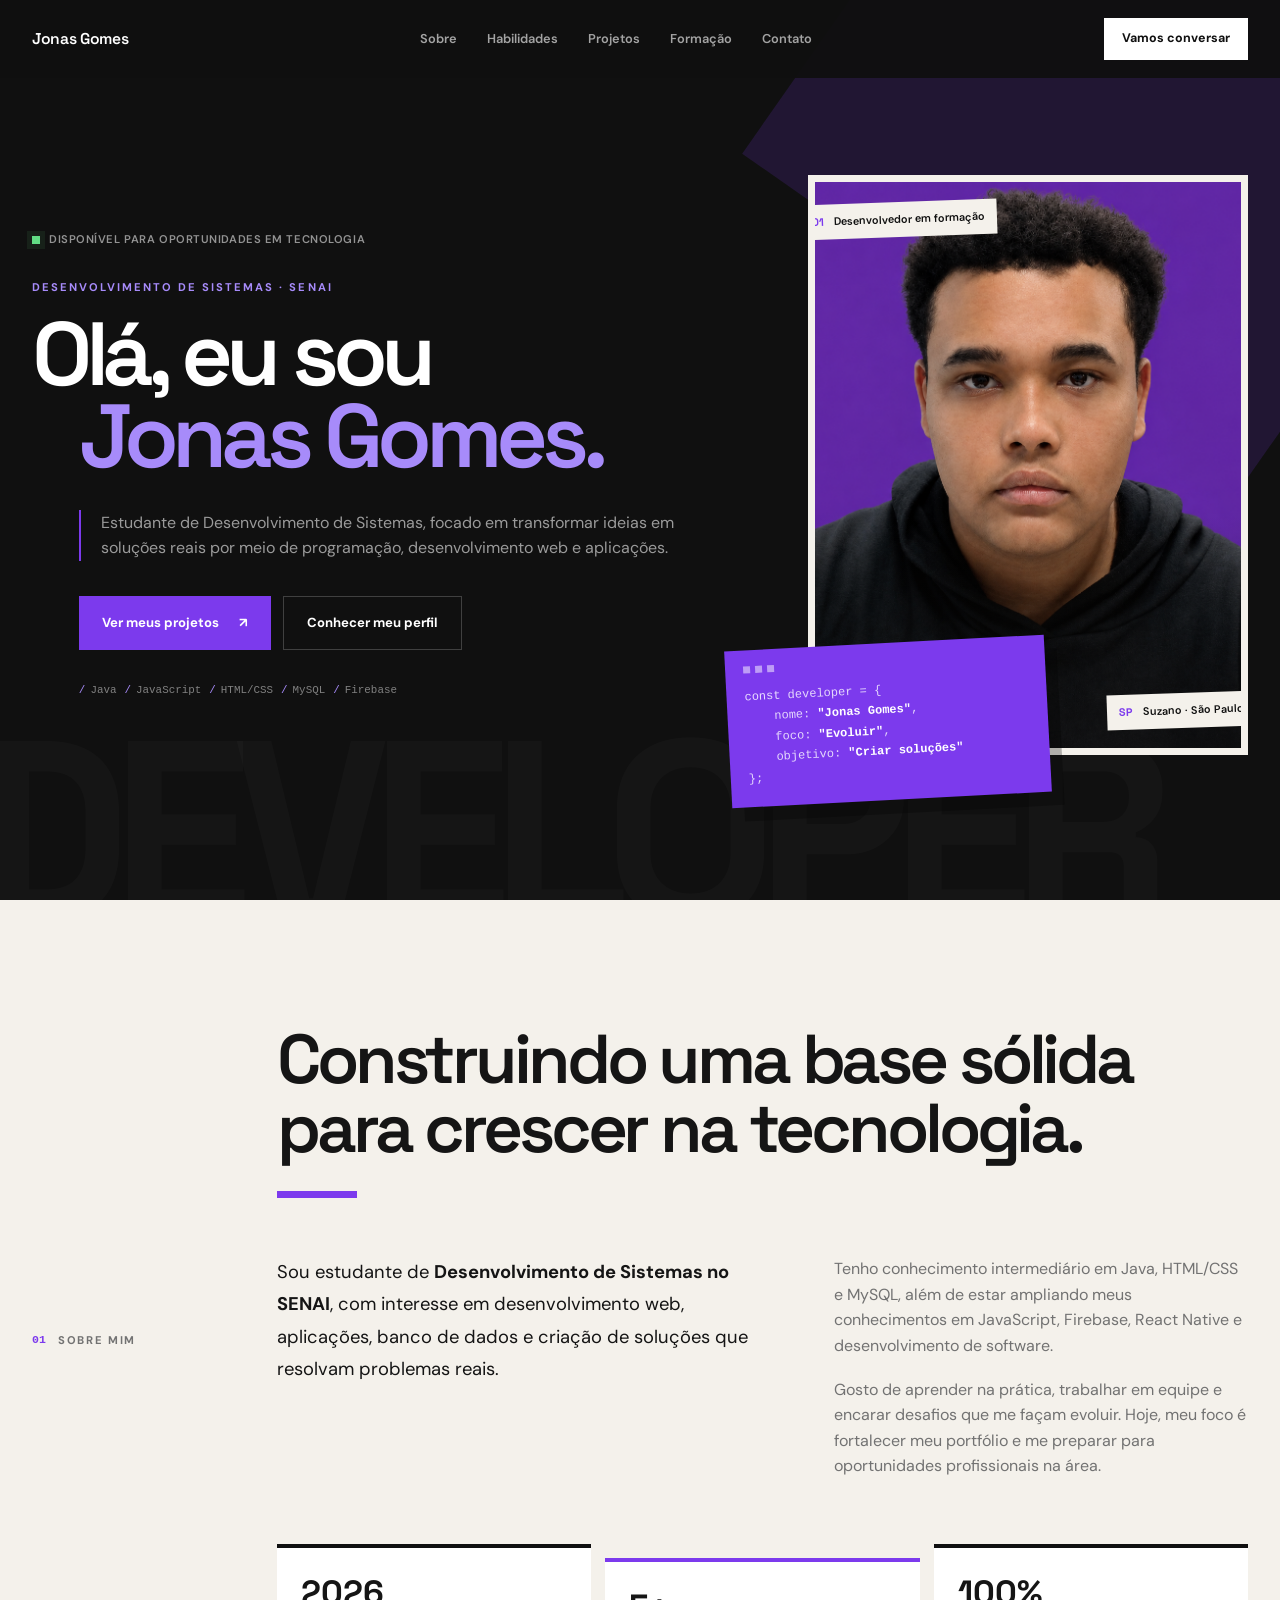
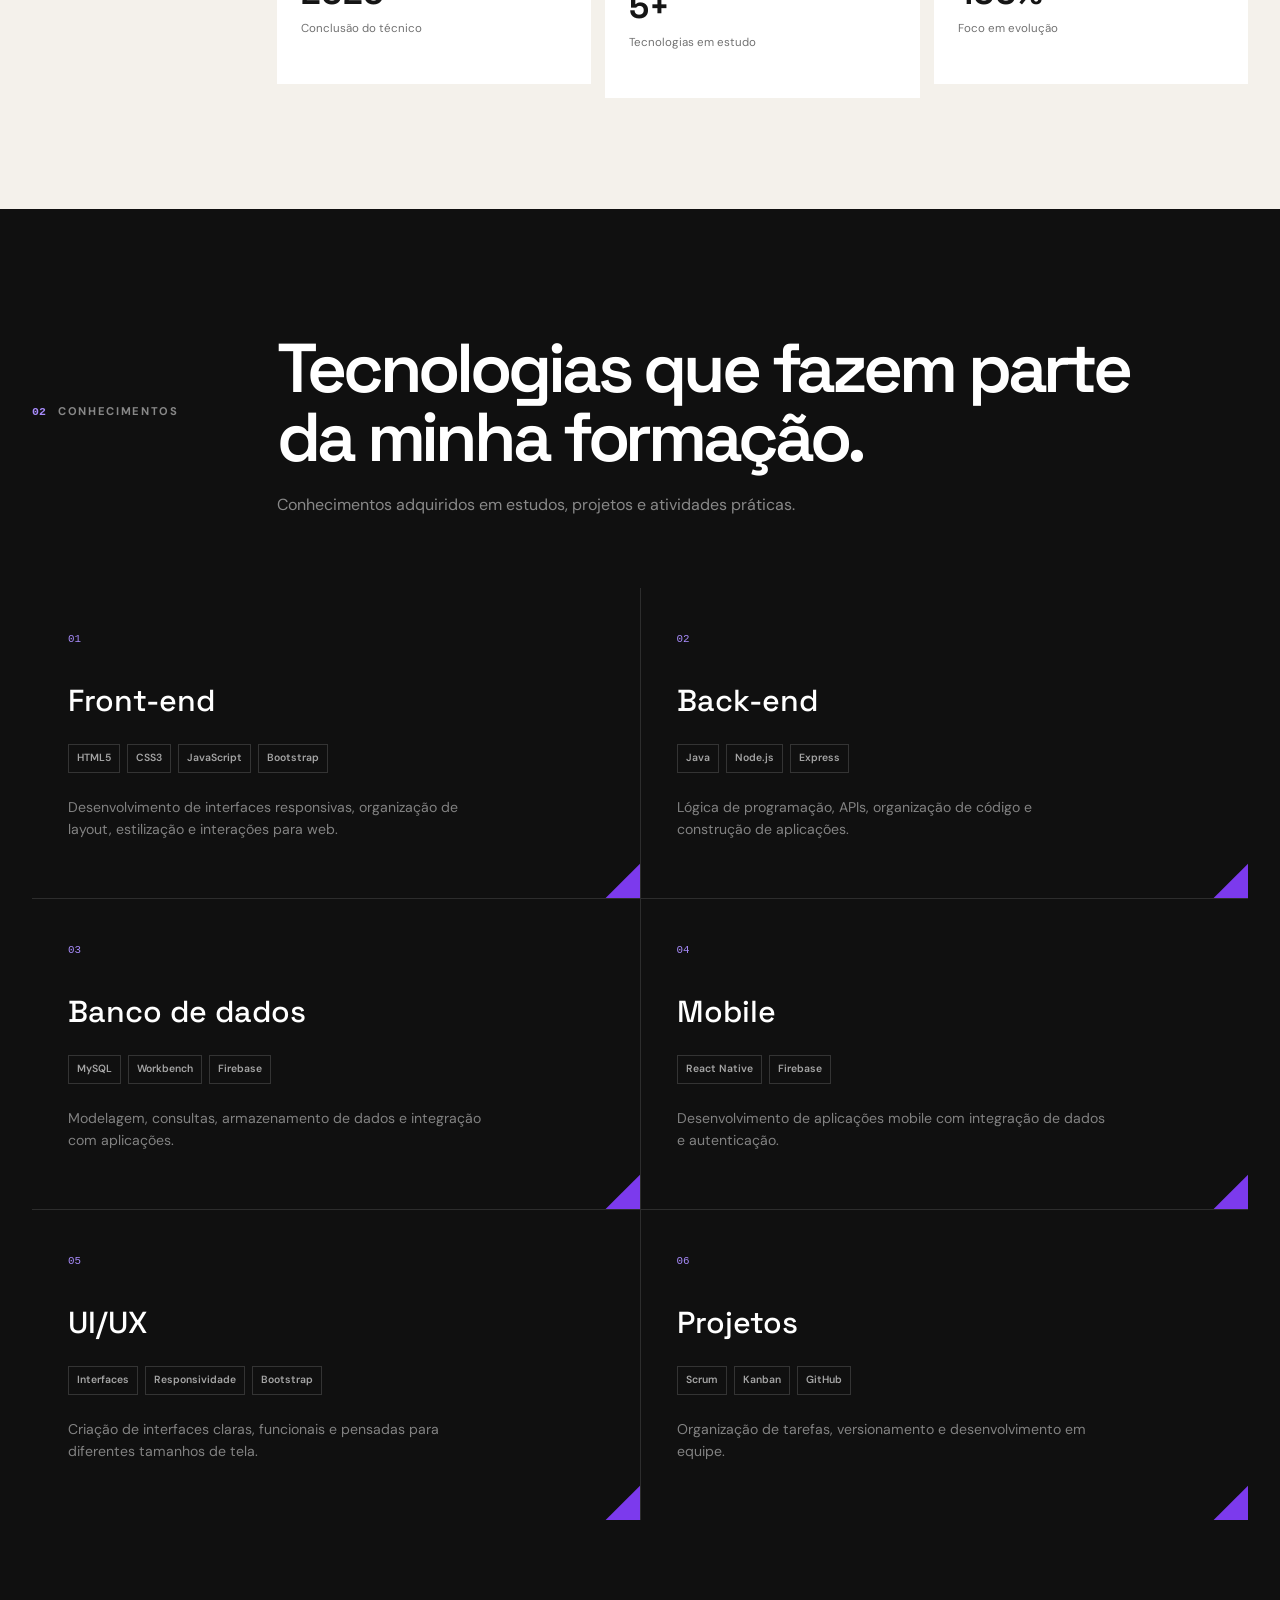
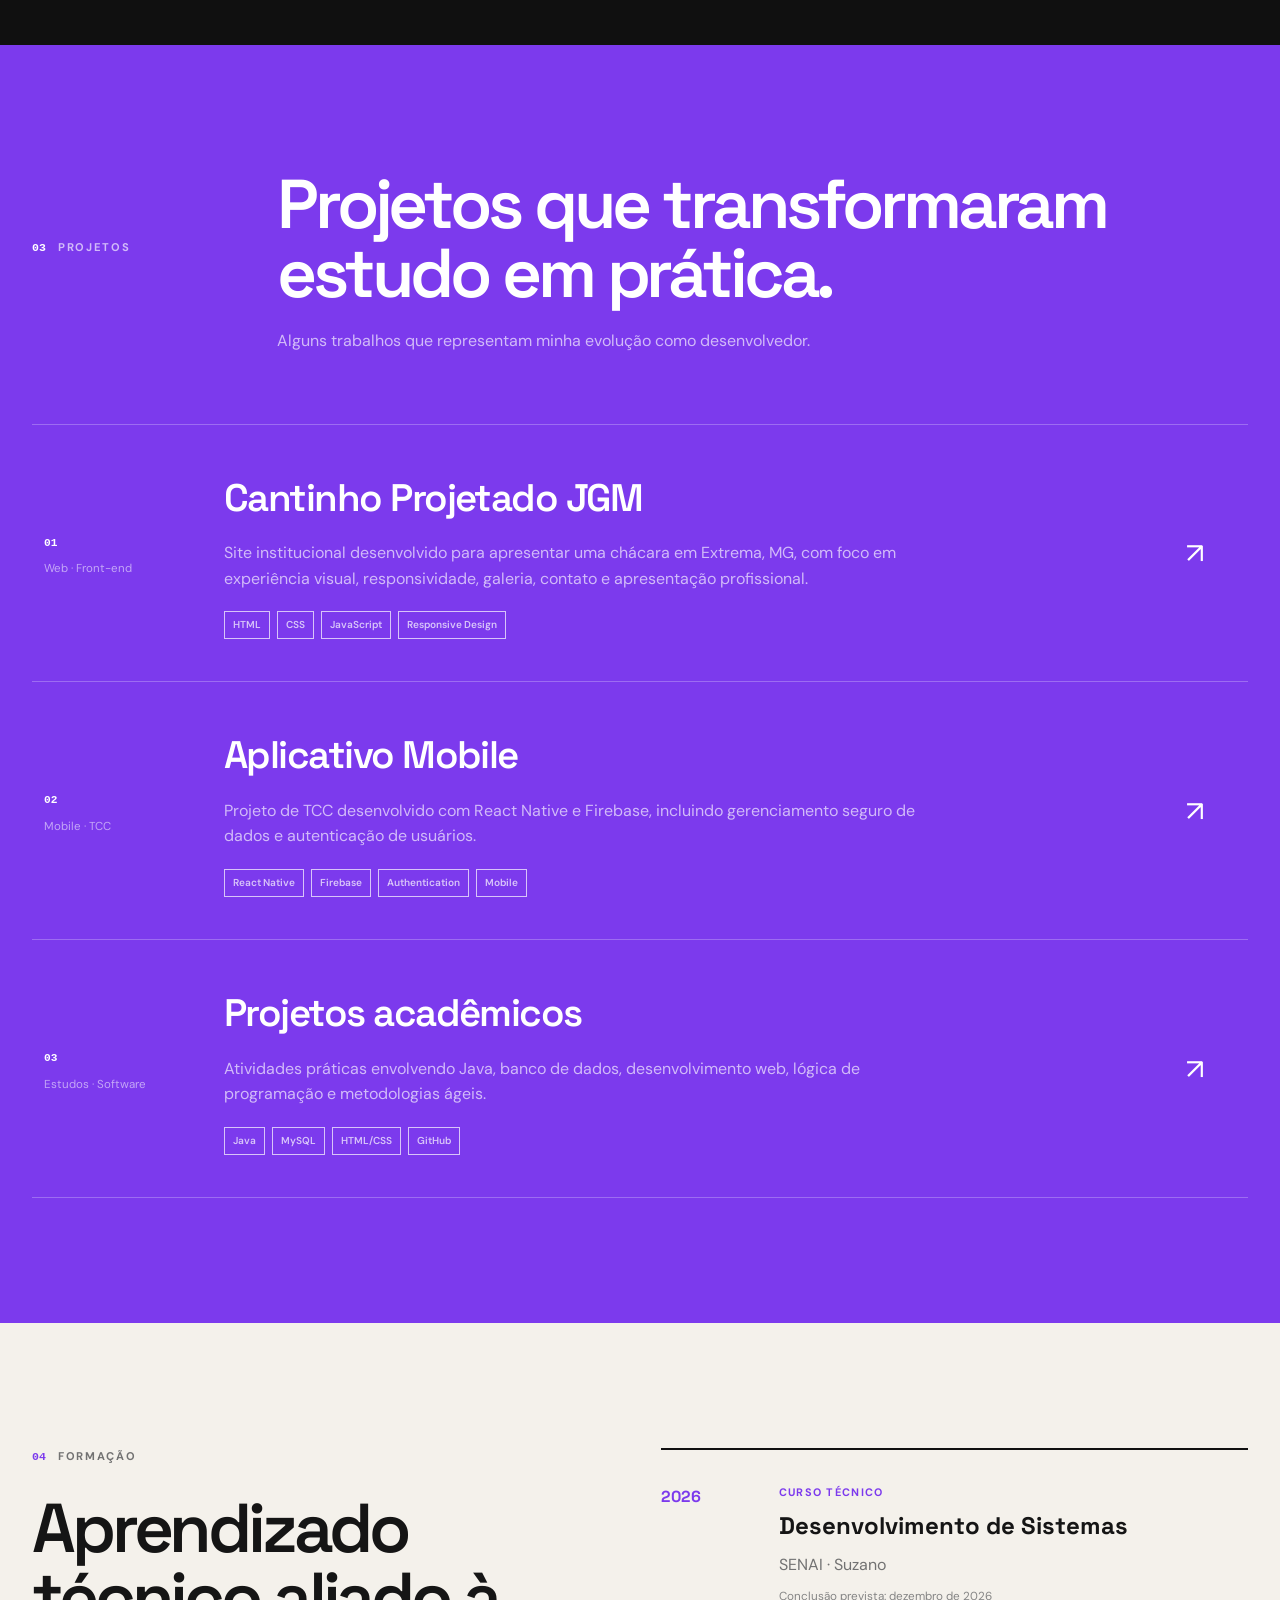
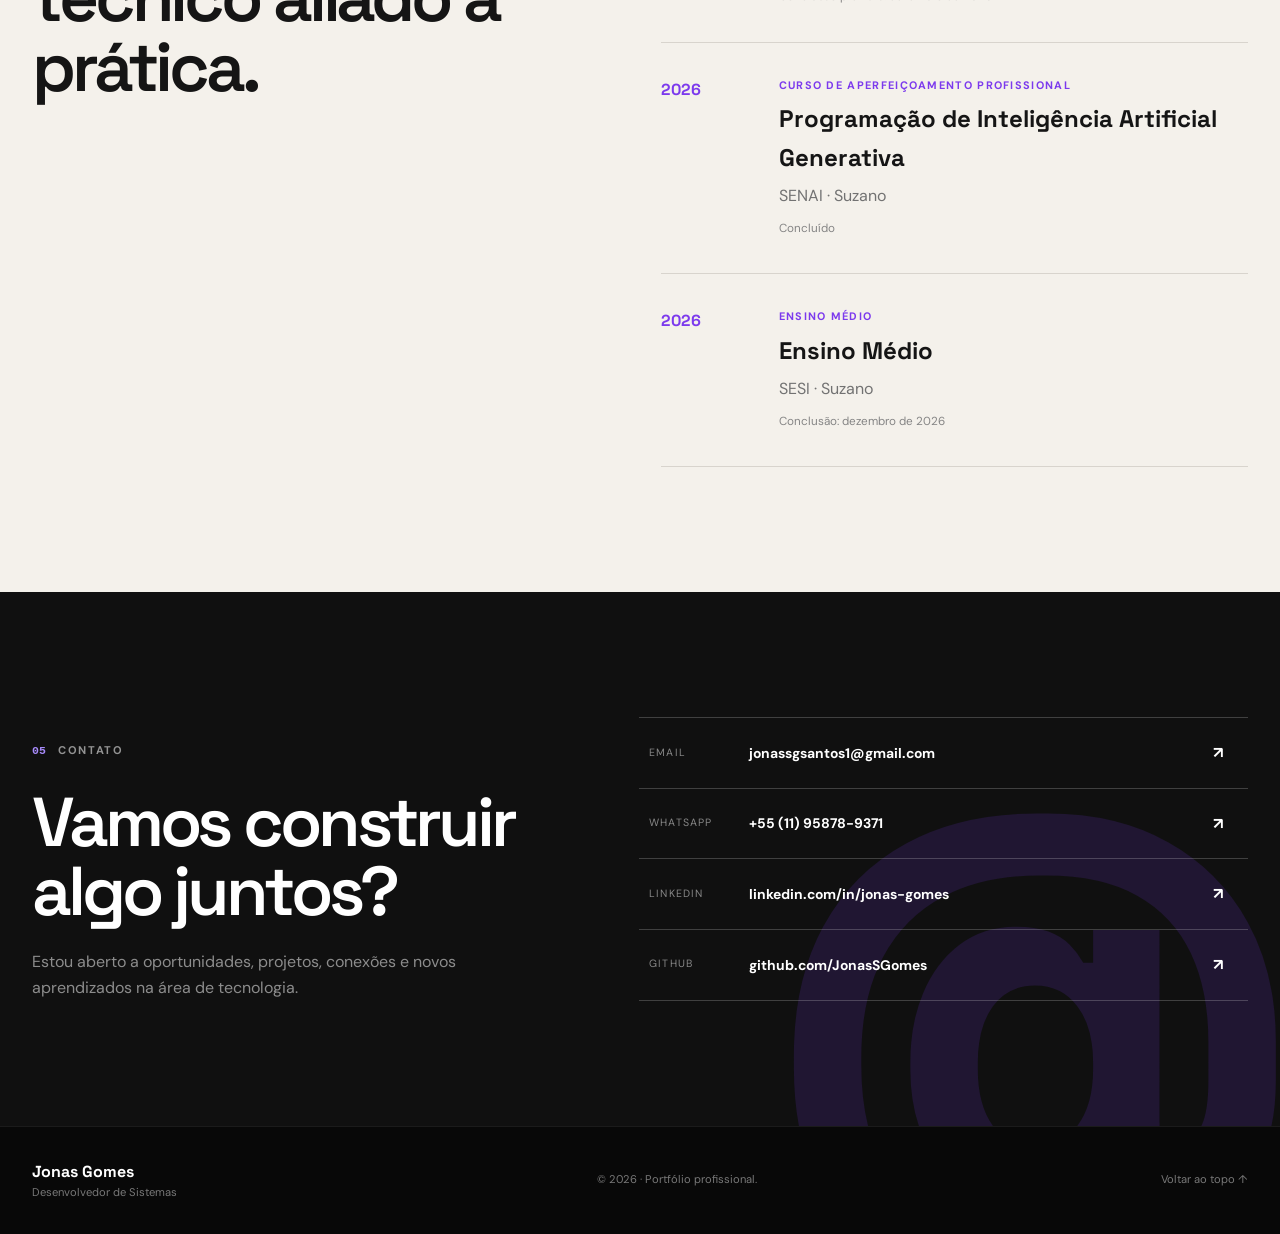
==== Portifolio/Meu port/index.html @ 7e95fa4d "Add files via upload" ====
<!DOCTYPE html>
<html lang="pt-BR">

<head>
    <meta charset="UTF-8">
    <meta name="viewport" content="width=device-width, initial-scale=1.0">

    <meta
        name="description"
        content="Portfólio de Jonas Gomes, estudante de Desenvolvimento de Sistemas no SENAI."
    >

    <title>Jonas Gomes | Desenvolvedor de Sistemas</title>

    <link rel="preconnect" href="https://fonts.googleapis.com">
    <link rel="preconnect" href="https://fonts.gstatic.com" crossorigin>

    <link
        href="https://fonts.googleapis.com/css2?family=DM+Sans:wght@400;500;600;700&family=Space+Grotesk:wght@500;600;700&display=swap"
        rel="stylesheet"
    >

    <link rel="stylesheet" href="style.css">

    <link rel="shortcut icon" href="./img/ChatGPT Image 4 de set. de 2026, 16_46_05.png" type="image/x-icon">
</head>

<body>

    <div class="page-progress" id="pageProgress"></div>

    <header class="header" id="header">

        <div class="container header-content">

            <a href="#inicio" class="logo">
                <strong>Jonas Gomes</strong>
            </a>

            <nav class="nav" id="nav">
                <a href="#sobre">Sobre</a>
                <a href="#habilidades">Habilidades</a>
                <a href="#projetos">Projetos</a>
                <a href="#formacao">Formação</a>
                <a href="#contato">Contato</a>
            </nav>

            <a href="#contato" class="header-cta">
                Vamos conversar
            </a>

            <button
                class="menu-toggle"
                id="menuToggle"
                aria-label="Abrir menu"
                aria-expanded="false"
                aria-controls="nav"
            >
                <span></span>
                <span></span>
                <span></span>
            </button>

        </div>

    </header>

    <main>

        <section class="hero" id="inicio">

            <div class="hero-decoration"></div>

            <div class="container hero-grid">

                <div class="hero-content">

                    <div class="status reveal">
                        <span></span>
                        Disponível para oportunidades em tecnologia
                    </div>

                    <p class="hero-kicker reveal">
                        DESENVOLVIMENTO DE SISTEMAS · SENAI
                    </p>

                    <h1 class="reveal reveal-delay-1">
                        Olá, eu sou
                        <span>Jonas Gomes.</span>
                    </h1>

                    <p class="hero-description reveal reveal-delay-2">
                        Estudante de Desenvolvimento de Sistemas,
                        focado em transformar ideias em soluções reais
                        por meio de programação, desenvolvimento web
                        e aplicações.
                    </p>

                    <div class="hero-actions reveal reveal-delay-3">

                        <a href="#projetos" class="btn btn-primary">
                            Ver meus projetos
                            <span>↗</span>
                        </a>

                        <a href="#sobre" class="btn btn-secondary">
                            Conhecer meu perfil
                        </a>

                    </div>

                    <div class="hero-stack reveal reveal-delay-3">
                        <span>Java</span>
                        <span>JavaScript</span>
                        <span>HTML/CSS</span>
                        <span>MySQL</span>
                        <span>Firebase</span>
                    </div>

                </div>

                <div class="hero-visual reveal reveal-delay-2">

                    <div class="photo-frame">

                        <img
                            src="img/8414ab2c-1c51-4265-aa00-8dbcd05b64ca.png"
                            alt="Foto de Jonas Gomes"
                        >

                        <div class="photo-tag photo-tag-top">
                            <span>01</span>
                            <p>Desenvolvedor em formação</p>
                        </div>

                        <div class="photo-tag photo-tag-bottom">
                            <span>SP</span>
                            <p>Suzano · São Paulo</p>
                        </div>

                    </div>

                    <div class="code-card">

                        <div class="code-header">
                            <span></span>
                            <span></span>
                            <span></span>
                        </div>

                        <pre><code><span class="code-purple">const</span> developer = {
    nome: <span class="code-string">"Jonas Gomes"</span>,
    foco: <span class="code-string">"Evoluir"</span>,
    objetivo: <span class="code-string">"Criar soluções"</span>
};</code></pre>

                    </div>

                </div>

            </div>

        </section>

        <section class="about section" id="sobre">

            <div class="container about-grid">

                <div class="section-label reveal">
                    <span>01</span>
                    <p>Sobre mim</p>
                </div>

                <div class="about-content">

                    <h2 class="reveal">
                        Construindo uma base sólida para crescer na tecnologia.
                    </h2>

                    <div class="about-text-grid">

                        <p class="about-lead reveal reveal-delay-1">
                            Sou estudante de
                            <strong>Desenvolvimento de Sistemas no SENAI</strong>,
                            com interesse em desenvolvimento web,
                            aplicações, banco de dados e criação de
                            soluções que resolvam problemas reais.
                        </p>

                        <div class="about-copy reveal reveal-delay-2">

                            <p>
                                Tenho conhecimento intermediário em Java,
                                HTML/CSS e MySQL, além de estar ampliando
                                meus conhecimentos em JavaScript, Firebase,
                                React Native e desenvolvimento de software.
                            </p>

                            <p>
                                Gosto de aprender na prática, trabalhar
                                em equipe e encarar desafios que me façam
                                evoluir. Hoje, meu foco é fortalecer meu
                                portfólio e me preparar para oportunidades
                                profissionais na área.
                            </p>

                        </div>

                    </div>

                    <div class="about-numbers reveal">

                        <div>
                            <strong>2026</strong>
                            <span>Conclusão do técnico</span>
                        </div>

                        <div>
                            <strong>5+</strong>
                            <span>Tecnologias em estudo</span>
                        </div>

                        <div>
                            <strong>100%</strong>
                            <span>Foco em evolução</span>
                        </div>

                    </div>

                </div>

            </div>

        </section>

        <section class="skills section" id="habilidades">

            <div class="container">

                <div class="section-heading reveal">

                    <div class="section-label">
                        <span>02</span>
                        <p>Conhecimentos</p>
                    </div>

                    <div>
                        <h2>
                            Tecnologias que fazem parte da minha formação.
                        </h2>

                        <p>
                            Conhecimentos adquiridos em estudos,
                            projetos e atividades práticas.
                        </p>
                    </div>

                </div>

                <div class="skills-grid">

                    <article class="skill-card reveal">

                        <span class="skill-number">01</span>

                        <h3>Front-end</h3>

                        <div class="skill-tags">
                            <span>HTML5</span>
                            <span>CSS3</span>
                            <span>JavaScript</span>
                            <span>Bootstrap</span>
                        </div>

                        <p>
                            Desenvolvimento de interfaces responsivas,
                            organização de layout, estilização e
                            interações para web.
                        </p>

                    </article>

                    <article class="skill-card reveal reveal-delay-1">

                        <span class="skill-number">02</span>

                        <h3>Back-end</h3>

                        <div class="skill-tags">
                            <span>Java</span>
                            <span>Node.js</span>
                            <span>Express</span>
                        </div>

                        <p>
                            Lógica de programação, APIs,
                            organização de código e construção
                            de aplicações.
                        </p>

                    </article>

                    <article class="skill-card reveal reveal-delay-2">

                        <span class="skill-number">03</span>

                        <h3>Banco de dados</h3>

                        <div class="skill-tags">
                            <span>MySQL</span>
                            <span>Workbench</span>
                            <span>Firebase</span>
                        </div>

                        <p>
                            Modelagem, consultas, armazenamento
                            de dados e integração com aplicações.
                        </p>

                    </article>

                    <article class="skill-card reveal">

                        <span class="skill-number">04</span>

                        <h3>Mobile</h3>

                        <div class="skill-tags">
                            <span>React Native</span>
                            <span>Firebase</span>
                        </div>

                        <p>
                            Desenvolvimento de aplicações mobile
                            com integração de dados e autenticação.
                        </p>

                    </article>

                    <article class="skill-card reveal reveal-delay-1">

                        <span class="skill-number">05</span>

                        <h3>UI/UX</h3>

                        <div class="skill-tags">
                            <span>Interfaces</span>
                            <span>Responsividade</span>
                            <span>Bootstrap</span>
                        </div>

                        <p>
                            Criação de interfaces claras,
                            funcionais e pensadas para diferentes
                            tamanhos de tela.
                        </p>

                    </article>

                    <article class="skill-card reveal reveal-delay-2">

                        <span class="skill-number">06</span>

                        <h3>Projetos</h3>

                        <div class="skill-tags">
                            <span>Scrum</span>
                            <span>Kanban</span>
                            <span>GitHub</span>
                        </div>

                        <p>
                            Organização de tarefas,
                            versionamento e desenvolvimento
                            em equipe.
                        </p>

                    </article>

                </div>

            </div>

        </section>

        <section class="projects section" id="projetos">

            <div class="container">

                <div class="section-heading reveal">

                    <div class="section-label">
                        <span>03</span>
                        <p>Projetos</p>
                    </div>

                    <div>

                        <h2>
                            Projetos que transformaram estudo em prática.
                        </h2>

                        <p>
                            Alguns trabalhos que representam
                            minha evolução como desenvolvedor.
                        </p>

                    </div>

                </div>

                <div class="projects-list">

                    <article class="project reveal">

                        <div class="project-meta">
                            <span>01</span>
                            <p>Web · Front-end</p>
                        </div>

                        <div class="project-content">

                            <h3>Cantinho Projetado JGM</h3>

                            <p>
                                Site institucional desenvolvido para
                                apresentar uma chácara em Extrema, MG,
                                com foco em experiência visual,
                                responsividade, galeria, contato
                                e apresentação profissional.
                            </p>

                            <div class="project-tech">
                                <span>HTML</span>
                                <span>CSS</span>
                                <span>JavaScript</span>
                                <span>Responsive Design</span>
                            </div>

                        </div>

                        <div class="project-symbol">
                            ↗
                        </div>

                    </article>

                    <article class="project reveal">

                        <div class="project-meta">
                            <span>02</span>
                            <p>Mobile · TCC</p>
                        </div>

                        <div class="project-content">

                            <h3>Aplicativo Mobile</h3>

                            <p>
                                Projeto de TCC desenvolvido
                                com React Native e Firebase,
                                incluindo gerenciamento seguro
                                de dados e autenticação de usuários.
                            </p>

                            <div class="project-tech">
                                <span>React Native</span>
                                <span>Firebase</span>
                                <span>Authentication</span>
                                <span>Mobile</span>
                            </div>

                        </div>

                        <div class="project-symbol">
                            ↗
                        </div>

                    </article>

                    <article class="project reveal">

                        <div class="project-meta">
                            <span>03</span>
                            <p>Estudos · Software</p>
                        </div>

                        <div class="project-content">

                            <h3>Projetos acadêmicos</h3>

                            <p>
                                Atividades práticas envolvendo Java,
                                banco de dados, desenvolvimento web,
                                lógica de programação e metodologias
                                ágeis.
                            </p>

                            <div class="project-tech">
                                <span>Java</span>
                                <span>MySQL</span>
                                <span>HTML/CSS</span>
                                <span>GitHub</span>
                            </div>

                        </div>

                        <div class="project-symbol">
                            ↗
                        </div>

                    </article>

                </div>

            </div>

        </section>

        <section class="education section" id="formacao">

            <div class="container education-grid">

                <div>

                    <div class="section-label reveal">
                        <span>04</span>
                        <p>Formação</p>
                    </div>

                    <h2 class="reveal">
                        Aprendizado técnico aliado à prática.
                    </h2>

                </div>

                <div class="education-list">

                    <article class="education-item reveal">

                        <span class="education-year">
                            2026
                        </span>

                        <div>

                            <p class="education-type">
                                Curso Técnico
                            </p>

                            <h3>
                                Desenvolvimento de Sistemas
                            </h3>

                            <p>
                                SENAI · Suzano
                            </p>

                            <span class="education-detail">
                                Conclusão prevista: dezembro de 2026
                            </span>

                        </div>

                    </article>

                    <article class="education-item reveal reveal-delay-1">

                        <span class="education-year">
                            2026
                        </span>

                        <div>

                            <p class="education-type">
                                Curso de Aperfeiçoamento Profissional
                            </p>

                            <h3>
                                Programação de Inteligência Artificial Generativa
                            </h3>

                            <p>
                                SENAI · Suzano
                            </p>

                            <span class="education-detail">
                                Concluído
                            </span>

                        </div>

                    </article>

                    <article class="education-item reveal reveal-delay-2">

                        <span class="education-year">
                            2026
                        </span>

                        <div>

                            <p class="education-type">
                                Ensino Médio
                            </p>

                            <h3>
                                Ensino Médio
                            </h3>

                            <p>
                                SESI · Suzano
                            </p>

                            <span class="education-detail">
                                Conclusão: dezembro de 2026
                            </span>

                        </div>

                    </article>

                </div>

            </div>

        </section>

        <section class="contact section" id="contato">

            <div class="container contact-grid">

                <div class="contact-heading reveal">

                    <div class="section-label">
                        <span>05</span>
                        <p>Contato</p>
                    </div>

                    <h2>
                        Vamos construir algo juntos?
                    </h2>

                    <p>
                        Estou aberto a oportunidades,
                        projetos, conexões e novos aprendizados
                        na área de tecnologia.
                    </p>

                </div>

                <div class="contact-links reveal reveal-delay-1">

                    <a href="mailto:jonassgsantos1@gmail.com">

                        <span>Email</span>

                        <strong>
                            jonassgsantos1@gmail.com
                        </strong>

                        <b>↗</b>

                    </a>

                    <a
                        href="https://wa.me/5511958789371?text=Ol%C3%A1%20Jonas%2C%20gostaria%20de%20falar%20sobre%20neg%C3%B3cios%20ou%20projetos%3F"
                        target="_blank"
                        rel="noopener noreferrer"
                    >

                        <span>WhatsApp</span>

                        <strong>
                            +55 (11) 95878-9371
                        </strong>

                        <b>↗</b>

                    </a>

                    <a
                        href="https://www.linkedin.com/in/jonas-gomes-273a02364/"
                        target="_blank"
                        rel="noopener noreferrer"
                    >

                        <span>LinkedIn</span>

                        <strong>
                            linkedin.com/in/jonas-gomes
                        </strong>

                        <b>↗</b>

                    </a>

                    <a
                        href="https://github.com/JonasSGomes"
                        target="_blank"
                        rel="noopener noreferrer"
                    >

                        <span>GitHub</span>

                        <strong>
                            github.com/JonasSGomes
                        </strong>

                        <b>↗</b>

                    </a>

                </div>

            </div>

        </section>

    </main>

    <footer class="footer">

        <div class="container footer-content">

            <div>
                <strong>Jonas Gomes</strong>
                <span>Desenvolvedor de Sistemas</span>
            </div>

            <p>
                © <span id="year"></span>
                · Portfólio profissional.
            </p>

            <a href="#inicio">
                Voltar ao topo ↑
            </a>

        </div>

    </footer>

    <script src="script.js"></script>

</body>

</html>
---- Portifolio/Meu port/style.css ----
:root {
    --black: #101010;
    --black-2: #171717;
    --black-3: #202020;

    --purple: #7c3aed;
    --purple-light: #a78bfa;
    --purple-dark: #5b21b6;

    --cream: #f4f1eb;
    --white: #ffffff;

    --text: #151515;
    --muted: #727272;
    --line: #d8d4cd;

    --max: 1240px;
    --header: 78px;
}

* {
    margin: 0;
    padding: 0;
    box-sizing: border-box;
}

html {
    scroll-behavior: smooth;
    scroll-padding-top: var(--header);
}

body {
    background: var(--cream);
    color: var(--text);

    font-family: "DM Sans", sans-serif;

    line-height: 1.6;

    overflow-x: hidden;
}

body.menu-open {
    overflow: hidden;
}

a {
    color: inherit;
    text-decoration: none;
}

img {
    display: block;
    width: 100%;
}

button {
    font: inherit;
}

.container {
    width: min(calc(100% - 64px), var(--max));
    margin-inline: auto;
}

.section {
    padding: 125px 0;
}

.page-progress {
    position: fixed;

    z-index: 5000;

    top: 0;
    left: 0;

    width: 0;
    height: 3px;

    background: var(--purple);
}

.header {
    position: fixed;

    z-index: 2000;

    top: 0;
    left: 0;

    width: 100%;
    height: var(--header);

    background: rgba(16, 16, 16, 0.96);

    transition:
        color 0.25s ease,
        background 0.25s ease;
}

.header-content {
    height: 100%;

    display: flex;
    align-items: center;
    justify-content: space-between;

    gap: 30px;
}

.logo {
    position: relative;

    z-index: 3100;

    flex-shrink: 0;
}

.logo strong {
    color: var(--white);

    font-family: "Space Grotesk", sans-serif;
    font-size: 0.98rem;
    font-weight: 600;

    letter-spacing: -0.02em;

    transition: color 0.25s ease;
}

.nav {
    display: flex;
    align-items: center;

    gap: 4px;
}

.nav a {
    padding: 8px 13px;

    color: rgba(255, 255, 255, 0.62);

    font-size: 0.8rem;
    font-weight: 600;

    transition:
        color 0.2s ease,
        background 0.2s ease;
}

.nav a:hover {
    color: var(--white);
}

.nav a.active {
    background: rgba(124, 58, 237, 0.18);

    color: var(--purple-light);
}

.header-cta {
    padding: 11px 18px;

    background: var(--white);

    color: var(--black);

    font-size: 0.78rem;
    font-weight: 700;

    transition:
        background 0.2s ease,
        color 0.2s ease;
}

.header-cta:hover {
    background: var(--purple);

    color: var(--white);
}

.header.light .logo strong {
    color: var(--purple);
}

.header.light {
    background: rgba(244, 241, 235, 0.96);
}

.header.light .nav a {
    color: rgba(15, 15, 15, 0.62);
}

.header.light .nav a:hover {
    color: var(--black);
}

.header.light .nav a.active {
    background: rgba(124, 58, 237, 0.1);

    color: var(--purple);
}

.header.light .header-cta {
    background: var(--black);

    color: var(--white);
}

.header.light .header-cta:hover {
    background: var(--purple);
}

.menu-toggle {
    position: relative;

    z-index: 3200;

    display: none;

    width: 44px;
    height: 44px;

    border: 0;

    background: var(--purple);

    cursor: pointer;
}

.menu-toggle span {
    display: block;

    width: 21px;
    height: 2px;

    margin: 5px auto;

    background: var(--white);

    transition:
        transform 0.25s ease,
        opacity 0.25s ease;
}

.hero {
    position: relative;

    min-height: 100svh;

    display: flex;
    align-items: center;

    overflow: hidden;

    background: var(--black);

    color: var(--white);
}

.hero::before {
    content: "DEVELOPER";

    position: absolute;

    left: -40px;
    bottom: -60px;

    color: rgba(255, 255, 255, 0.025);

    font-family: "Space Grotesk", sans-serif;
    font-size: clamp(8rem, 20vw, 19rem);
    font-weight: 700;

    line-height: 1;

    letter-spacing: -0.08em;

    white-space: nowrap;

    pointer-events: none;
}

.hero-decoration {
    position: absolute;

    top: -220px;
    right: -180px;

    width: 600px;
    height: 600px;

    background: var(--purple);

    opacity: 0.16;

    transform: rotate(35deg);
}

.hero-grid {
    position: relative;

    z-index: 2;

    display: grid;

    grid-template-columns:
        minmax(0, 1.1fr)
        minmax(350px, 0.75fr);

    align-items: center;

    gap: 90px;

    padding-top: 130px;
    padding-bottom: 100px;
}

.status {
    width: fit-content;

    display: flex;
    align-items: center;

    gap: 9px;

    margin-bottom: 30px;

    color: rgba(255, 255, 255, 0.55);

    font-size: 0.7rem;
    font-weight: 600;

    letter-spacing: 0.05em;

    text-transform: uppercase;
}

.status span {
    width: 8px;
    height: 8px;

    background: #62dd85;

    box-shadow: 0 0 0 5px rgba(98, 221, 133, 0.08);
}

.hero-kicker {
    margin-bottom: 16px;

    color: var(--purple-light);

    font-size: 0.7rem;
    font-weight: 700;

    letter-spacing: 0.18em;
}

.hero h1 {
    max-width: 790px;

    font-family: "Space Grotesk", sans-serif;

    font-size: clamp(4rem, 7vw, 7rem);
    font-weight: 600;

    line-height: 0.92;

    letter-spacing: -0.07em;
}

.hero h1 span {
    display: block;

    margin-left: 7%;

    color: var(--purple-light);
}

.hero-description {
    max-width: 600px;

    margin-top: 32px;
    margin-left: 7%;

    padding-left: 20px;

    border-left: 2px solid var(--purple);

    color: rgba(255, 255, 255, 0.58);

    font-size: 1rem;
}

.hero-actions {
    display: flex;
    flex-wrap: wrap;

    gap: 12px;

    margin-top: 35px;
    margin-left: 7%;
}

.btn {
    min-height: 54px;

    display: inline-flex;
    align-items: center;
    justify-content: center;

    gap: 20px;

    padding: 0 23px;

    font-size: 0.82rem;
    font-weight: 700;

    transition:
        transform 0.2s ease,
        background 0.2s ease,
        box-shadow 0.2s ease;
}

.btn-primary {
    background: var(--purple);

    color: var(--white);
}

.btn-primary:hover {
    transform: translate(-4px, -4px);

    box-shadow: 5px 5px 0 var(--purple-light);
}

.btn-secondary {
    border: 1px solid rgba(255, 255, 255, 0.2);

    color: var(--white);
}

.btn-secondary:hover {
    border-color: rgba(255, 255, 255, 0.5);

    background: rgba(255, 255, 255, 0.05);
}

.hero-stack {
    display: flex;
    flex-wrap: wrap;

    gap: 8px;

    margin-top: 32px;
    margin-left: 7%;
}

.hero-stack span {
    color: rgba(255, 255, 255, 0.47);

    font-family: monospace;
    font-size: 0.68rem;
}

.hero-stack span::before {
    content: "/";

    margin-right: 5px;

    color: var(--purple-light);
}

.hero-visual {
    position: relative;

    width: 100%;
    max-width: 440px;

    margin-left: auto;

    transform: rotate(2deg);
}

.photo-frame {
    position: relative;

    height: 580px;

    overflow: hidden;

    border: 7px solid var(--cream);

    background: var(--purple);
}

.photo-frame::after {
    content: "";

    position: absolute;

    z-index: 2;

    inset: 0;

    background:
        linear-gradient(
            to top,
            rgba(16, 16, 16, 0.45),
            transparent 42%
        );

    pointer-events: none;
}

.photo-frame img {
    height: 100%;

    object-fit: cover;

    object-position: center;
}

.photo-tag {
    position: absolute;

    z-index: 3;

    display: flex;
    align-items: center;

    gap: 10px;

    padding: 9px 12px;

    background: var(--cream);

    color: var(--black);

    transform: rotate(-2deg);
}

.photo-tag span {
    color: var(--purple);

    font-family: "Space Grotesk", sans-serif;
    font-size: 0.68rem;
    font-weight: 700;
}

.photo-tag p {
    font-size: 0.68rem;
    font-weight: 600;
}

.photo-tag-top {
    top: 20px;
    left: -15px;
}

.photo-tag-bottom {
    right: -15px;
    bottom: 20px;
}

.code-card {
    position: absolute;

    z-index: 4;

    left: -80px;
    bottom: -45px;

    width: 320px;

    padding: 16px 18px 18px;

    background: var(--purple);

    box-shadow: 12px 14px 0 rgba(0, 0, 0, 0.28);

    color: var(--white);

    transform: rotate(-3deg);
}

.code-header {
    display: flex;

    gap: 5px;
}

.code-header span {
    width: 7px;
    height: 7px;

    background: rgba(255, 255, 255, 0.5);
}

.code-card pre {
    margin-top: 14px;

    overflow: auto;

    color: rgba(255, 255, 255, 0.8);

    font-size: 0.75rem;

    line-height: 1.7;
}

.code-purple {
    color: #e9ddff;
}

.code-string {
    color: white;

    font-weight: 600;
}

.section-label {
    display: flex;
    align-items: center;

    gap: 12px;

    margin-bottom: 28px;
}

.section-label span {
    color: var(--purple);

    font-family: monospace;
    font-size: 0.72rem;
    font-weight: 700;
}

.section-label p {
    color: var(--muted);

    font-size: 0.7rem;
    font-weight: 700;

    letter-spacing: 0.15em;

    text-transform: uppercase;
}

.about-grid {
    display: grid;

    grid-template-columns: 170px minmax(0, 1fr);

    gap: 75px;
}

.about-content h2,
.section-heading h2,
.education h2,
.contact h2 {
    max-width: 900px;

    font-family: "Space Grotesk", sans-serif;

    font-size: clamp(2.8rem, 5.4vw, 5.5rem);
    font-weight: 600;

    line-height: 1;

    letter-spacing: -0.06em;
}

.about-content h2::after {
    content: "";

    display: block;

    width: 80px;
    height: 7px;

    margin-top: 28px;

    background: var(--purple);
}

.about-text-grid {
    display: grid;

    grid-template-columns: 1fr 0.85fr;

    gap: 70px;

    margin-top: 58px;
}

.about-lead {
    font-size: 1.15rem;

    line-height: 1.75;
}

.about-copy {
    color: var(--muted);
}

.about-copy p + p {
    margin-top: 18px;
}

.about-numbers {
    display: grid;

    grid-template-columns: repeat(3, 1fr);

    gap: 14px;

    margin-top: 65px;
}

.about-numbers div {
    min-height: 140px;

    padding: 28px 24px;

    border-top: 4px solid var(--black);

    background: var(--white);
}

.about-numbers div:nth-child(2) {
    border-color: var(--purple);

    transform: translateY(14px);
}

.about-numbers strong {
    display: block;

    font-family: "Space Grotesk", sans-serif;

    font-size: 2.1rem;

    line-height: 1;
}

.about-numbers span {
    display: block;

    margin-top: 10px;

    color: var(--muted);

    font-size: 0.72rem;
}

.skills {
    background: var(--black);

    color: var(--white);
}

.section-heading {
    display: grid;

    grid-template-columns: 170px minmax(0, 1fr);

    gap: 75px;

    margin-bottom: 70px;
}

.section-heading > div:last-child > p {
    max-width: 620px;

    margin-top: 20px;

    color: var(--muted);
}

.skills .section-label span {
    color: var(--purple-light);
}

.skills .section-label p {
    color: rgba(255, 255, 255, 0.5);
}

.skills .section-heading > div:last-child > p {
    color: rgba(255, 255, 255, 0.5);
}

.skills-grid {
    display: grid;

    grid-template-columns: repeat(2, 1fr);

    gap: 1px;

    background: rgba(255, 255, 255, 0.12);
}

.skill-card {
    position: relative;

    min-height: 310px;

    padding: 36px;

    overflow: hidden;

    background: var(--black);

    transition: background 0.3s ease;
}

.skill-card::after {
    content: "";

    position: absolute;

    right: -160px;
    bottom: -130px;

    width: 190px;
    height: 190px;

    background: var(--purple);

    transform: rotate(45deg);

    transition: right 0.3s ease;
}

.skill-card:hover {
    background: var(--black-2);
}

.skill-card:hover::after {
    right: -100px;
}

.skill-number {
    color: var(--purple-light);

    font-family: monospace;

    font-size: 0.68rem;
}

.skill-card h3 {
    position: relative;

    z-index: 2;

    margin: 28px 0 18px;

    font-family: "Space Grotesk", sans-serif;

    font-size: 1.9rem;
    font-weight: 500;
}

.skill-tags {
    position: relative;

    z-index: 2;

    display: flex;
    flex-wrap: wrap;

    gap: 7px;

    margin-bottom: 23px;
}

.skill-tags span {
    padding: 5px 8px;

    border: 1px solid rgba(255, 255, 255, 0.15);

    color: rgba(255, 255, 255, 0.62);

    font-size: 0.65rem;
    font-weight: 600;
}

.skill-card p {
    position: relative;

    z-index: 2;

    max-width: 430px;

    color: rgba(255, 255, 255, 0.48);

    font-size: 0.88rem;
}

.projects {
    background: var(--purple);

    color: var(--white);
}

.projects .section-label span {
    color: var(--white);
}

.projects .section-label p {
    color: rgba(255, 255, 255, 0.65);
}

.projects .section-heading > div:last-child > p {
    color: rgba(255, 255, 255, 0.65);
}

.projects-list {
    border-top: 1px solid rgba(255, 255, 255, 0.25);
}

.project {
    display: grid;

    grid-template-columns: 140px minmax(0, 1fr) 50px;

    align-items: center;

    gap: 40px;

    padding: 42px 12px;

    border-bottom: 1px solid rgba(255, 255, 255, 0.25);

    transition:
        background 0.25s ease,
        color 0.25s ease,
        padding 0.25s ease;
}

.project:hover {
    padding-left: 30px;
    padding-right: 30px;

    background: var(--white);

    color: var(--black);
}

.project-meta span {
    font-family: monospace;

    font-size: 0.7rem;
    font-weight: 700;
}

.project-meta p {
    margin-top: 7px;

    color: rgba(255, 255, 255, 0.55);

    font-size: 0.72rem;
}

.project-content h3 {
    font-family: "Space Grotesk", sans-serif;

    font-size: clamp(1.8rem, 3vw, 2.7rem);

    font-weight: 600;

    letter-spacing: -0.04em;
}

.project-content > p {
    max-width: 730px;

    margin-top: 12px;

    color: rgba(255, 255, 255, 0.65);
}

.project-tech {
    display: flex;
    flex-wrap: wrap;

    gap: 7px;

    margin-top: 20px;
}

.project-tech span {
    padding: 5px 8px;

    border: 1px solid currentColor;

    font-size: 0.63rem;
    font-weight: 600;

    opacity: 0.7;
}

.project-symbol {
    font-size: 1.8rem;

    transition: transform 0.25s ease;
}

.project:hover .project-symbol {
    color: var(--purple);

    transform: translate(5px, -5px);
}

.project:hover .project-meta p,
.project:hover .project-content > p {
    color: var(--muted);
}

.education {
    background: var(--cream);
}

.education-grid {
    display: grid;

    grid-template-columns: 0.9fr 1fr;

    gap: 100px;
}

.education-list {
    border-top: 2px solid var(--black);
}

.education-item {
    display: grid;

    grid-template-columns: 90px 1fr;

    gap: 28px;

    padding: 34px 0;

    border-bottom: 1px solid var(--line);
}

.education-year {
    color: var(--purple);

    font-family: "Space Grotesk", sans-serif;

    font-weight: 700;
}

.education-type {
    margin-bottom: 6px;

    color: var(--purple);

    font-size: 0.68rem;
    font-weight: 700;

    letter-spacing: 0.12em;

    text-transform: uppercase;
}

.education-item h3 {
    font-family: "Space Grotesk", sans-serif;

    font-size: 1.5rem;
}

.education-item div > p:not(.education-type) {
    margin-top: 6px;

    color: var(--muted);
}

.education-detail {
    display: inline-block;

    margin-top: 10px;

    color: #858585;

    font-size: 0.73rem;
}

.contact {
    position: relative;

    overflow: hidden;

    background: var(--black);

    color: var(--white);
}

.contact::after {
    content: "@";

    position: absolute;

    right: -30px;
    bottom: -160px;

    color: rgba(124, 58, 237, 0.15);

    font-family: "Space Grotesk", sans-serif;

    font-size: 34rem;
    font-weight: 700;

    line-height: 1;

    pointer-events: none;
}

.contact-grid {
    position: relative;

    z-index: 2;

    display: grid;

    grid-template-columns: 0.85fr 1fr;

    align-items: end;

    gap: 90px;
}

.contact .section-label span {
    color: var(--purple-light);
}

.contact .section-label p {
    color: rgba(255, 255, 255, 0.55);
}

.contact-heading > p {
    max-width: 560px;

    margin-top: 23px;

    color: rgba(255, 255, 255, 0.52);
}

.contact-links {
    border-top: 1px solid rgba(255, 255, 255, 0.2);
}

.contact-links a {
    display: grid;

    grid-template-columns: 85px minmax(0, 1fr) 25px;

    align-items: center;

    gap: 15px;

    padding: 22px 10px;

    border-bottom: 1px solid rgba(255, 255, 255, 0.2);

    transition:
        background 0.2s ease,
        padding 0.2s ease;
}

.contact-links a:hover {
    padding-left: 20px;

    background: var(--purple);
}

.contact-links a > span {
    color: rgba(255, 255, 255, 0.5);

    font-size: 0.66rem;

    letter-spacing: 0.1em;

    text-transform: uppercase;
}

.contact-links strong {
    font-size: 0.87rem;

    overflow-wrap: anywhere;
}

.footer {
    padding: 32px 0;

    border-top: 1px solid rgba(255, 255, 255, 0.08);

    background: #080808;

    color: var(--white);
}

.footer-content {
    display: grid;

    grid-template-columns: 1fr 1fr auto;

    align-items: center;

    gap: 30px;
}

.footer-content > div {
    display: flex;
    flex-direction: column;
}

.footer-content strong {
    font-family: "Space Grotesk", sans-serif;
}

.footer-content span,
.footer-content p,
.footer-content a {
    color: rgba(255, 255, 255, 0.45);

    font-size: 0.7rem;
}

.footer-content a:hover {
    color: var(--purple-light);
}

.reveal {
    opacity: 0;

    transform: translateY(30px);

    transition:
        opacity 0.7s ease,
        transform 0.7s cubic-bezier(0.2, 0.75, 0.2, 1);
}

.reveal.revealed {
    opacity: 1;

    transform: translateY(0);
}

.reveal-delay-1 {
    transition-delay: 0.1s;
}

.reveal-delay-2 {
    transition-delay: 0.2s;
}

.reveal-delay-3 {
    transition-delay: 0.3s;
}

@media (max-width: 1050px) {

    .header-cta {
        display: none;
    }

    .hero-grid {
        gap: 55px;
    }

    .hero-visual {
        max-width: 400px;
    }

    .photo-frame {
        height: 530px;
    }

    .code-card {
        left: -45px;
    }

    .education-grid,
    .contact-grid {
        gap: 55px;
    }

}

@media (max-width: 820px) {

    :root {
        --header: 72px;
    }

    .container {
        width: min(calc(100% - 34px), var(--max));
    }

    .section {
        padding: 85px 0;
    }

    .header {
        height: var(--header);

        background: transparent;
    }

    .header-content {
        height: var(--header);
    }

    .logo {
        z-index: 4100;
    }

    .menu-toggle {
        display: block;

        z-index: 4200;
    }

    .menu-toggle.active span:nth-child(1) {
        transform: translateY(7px) rotate(45deg);
    }

    .menu-toggle.active span:nth-child(2) {
        opacity: 0;
    }

    .menu-toggle.active span:nth-child(3) {
        transform: translateY(-7px) rotate(-45deg);
    }

    .nav {
        position: fixed;

        z-index: 4000;

        top: 0;
        left: 0;

        width: 100%;
        height: 100vh;
        height: 100dvh;

        display: flex;
        flex-direction: column;
        align-items: flex-start;
        justify-content: center;

        gap: 6px;

        padding: 100px 28px 45px;

        overflow-y: auto;

        background: var(--black);

        opacity: 0;
        visibility: hidden;

        pointer-events: none;

        transform: translateY(-15px);

        transition:
            opacity 0.25s ease,
            visibility 0.25s ease,
            transform 0.25s ease;
    }

    .nav.open {
        opacity: 1;
        visibility: visible;

        pointer-events: auto;

        transform: translateY(0);
    }

    .nav a {
        width: 100%;

        padding: 8px 0;

        background: transparent !important;

        color: rgba(255, 255, 255, 0.55) !important;

        font-family: "Space Grotesk", sans-serif;

        font-size: clamp(2rem, 8vw, 3rem);
        font-weight: 600;

        line-height: 1.15;

        transition:
            color 0.2s ease,
            transform 0.2s ease;
    }

    .nav a:hover {
        color: var(--white) !important;

        transform: translateX(7px);
    }

    .nav a.active {
        color: var(--purple-light) !important;

        transform: translateX(7px);
    }

    body.menu-open .logo strong {
        color: var(--white);
    }

    .hero {
        min-height: auto;
    }

    .hero-grid {
        grid-template-columns: 1fr;

        gap: 70px;

        padding-top: 125px;
        padding-bottom: 120px;
    }

    .hero h1 span,
    .hero-description,
    .hero-actions,
    .hero-stack {
        margin-left: 0;
    }

    .hero-visual {
        width: 90%;
        max-width: 510px;

        margin-inline: auto;
    }

    .photo-frame {
        height: 580px;
    }

    .code-card {
        left: 20px;
    }

    .about-grid,
    .section-heading,
    .education-grid,
    .contact-grid {
        grid-template-columns: 1fr;

        gap: 38px;
    }

    .about-text-grid {
        grid-template-columns: 1fr;

        gap: 28px;
    }

    .skills-grid {
        grid-template-columns: 1fr;
    }

    .project {
        grid-template-columns: 90px minmax(0, 1fr) 35px;

        gap: 20px;
    }

    .footer-content {
        grid-template-columns: 1fr;

        align-items: flex-start;

        gap: 15px;
    }

}

@media (max-width: 580px) {

    .container {
        width: calc(100% - 30px);
    }

    .section {
        padding: 70px 0;
    }

    .logo strong {
        font-size: 0.85rem;
    }

    .nav {
        justify-content: center;

        padding: 90px 25px 40px;
    }

    .nav a {
        font-size: clamp(2rem, 10vw, 2.8rem);
    }

    .hero-grid {
        gap: 55px;

        padding-top: 110px;
        padding-bottom: 90px;
    }

    .status {
        margin-bottom: 24px;

        font-size: 0.61rem;
    }

    .hero h1 {
        font-size: clamp(3rem, 15vw, 4.6rem);

        line-height: 0.94;
    }

    .hero-description {
        margin-top: 27px;

        padding-left: 15px;

        font-size: 0.9rem;
    }

    .hero-actions {
        flex-direction: column;

        align-items: stretch;

        margin-top: 28px;
    }

    .hero-actions .btn {
        width: 100%;
    }

    .hero-stack {
        margin-top: 26px;
    }

    .hero-visual {
        width: 100%;

        transform: none;
    }

    .photo-frame {
        height: 460px;

        border-width: 5px;
    }

    .photo-tag {
        display: none;
    }

    .code-card {
        position: relative;

        left: auto;
        bottom: auto;

        width: calc(100% - 20px);

        margin: -25px auto 0;

        box-shadow: 7px 8px 0 rgba(0, 0, 0, 0.25);

        transform: rotate(-1deg);
    }

    .about-content h2,
    .section-heading h2,
    .education h2,
    .contact h2 {
        font-size: clamp(2.35rem, 11vw, 3.5rem);
    }

    .about-text-grid {
        margin-top: 42px;
    }

    .about-numbers {
        grid-template-columns: 1fr;

        gap: 10px;

        margin-top: 42px;
    }

    .about-numbers div {
        min-height: 125px;

        width: 100%;
    }

    .about-numbers div:nth-child(2) {
        transform: none;
    }

    .skill-card {
        min-height: auto;

        padding: 30px 23px;
    }

    .project {
        grid-template-columns: 1fr;

        gap: 13px;

        padding: 28px 5px;
    }

    .project:hover {
        padding: 28px 15px;
    }

    .project-symbol {
        display: none;
    }

    .project-content h3 {
        font-size: 1.8rem;
    }

    .education-item {
        grid-template-columns: 1fr;

        gap: 9px;

        padding: 27px 0;
    }

    .education-year {
        font-size: 0.78rem;
    }

    .contact::after {
        right: -20px;
        bottom: -80px;

        font-size: 19rem;
    }

    .contact-links a {
        grid-template-columns: minmax(0, 1fr) 25px;

        gap: 6px;

        padding: 19px 5px;
    }

    .contact-links a > span {
        grid-column: 1 / -1;
    }

    .contact-links strong {
        font-size: 0.78rem;
    }

}

@media (max-width: 380px) {

    .hero h1 {
        font-size: 2.9rem;
    }

    .photo-frame {
        height: 410px;
    }

    .nav a {
        font-size: 2rem;
    }

    .about-content h2,
    .section-heading h2,
    .education h2,
    .contact h2 {
        font-size: 2.25rem;
    }

}

@media (prefers-reduced-motion: reduce) {

    html {
        scroll-behavior: auto;
    }

    *,
    *::before,
    *::after {
        animation-duration: 0.01ms !important;
        transition-duration: 0.01ms !important;
    }

    .reveal {
        opacity: 1;
        transform: none;
    }

}
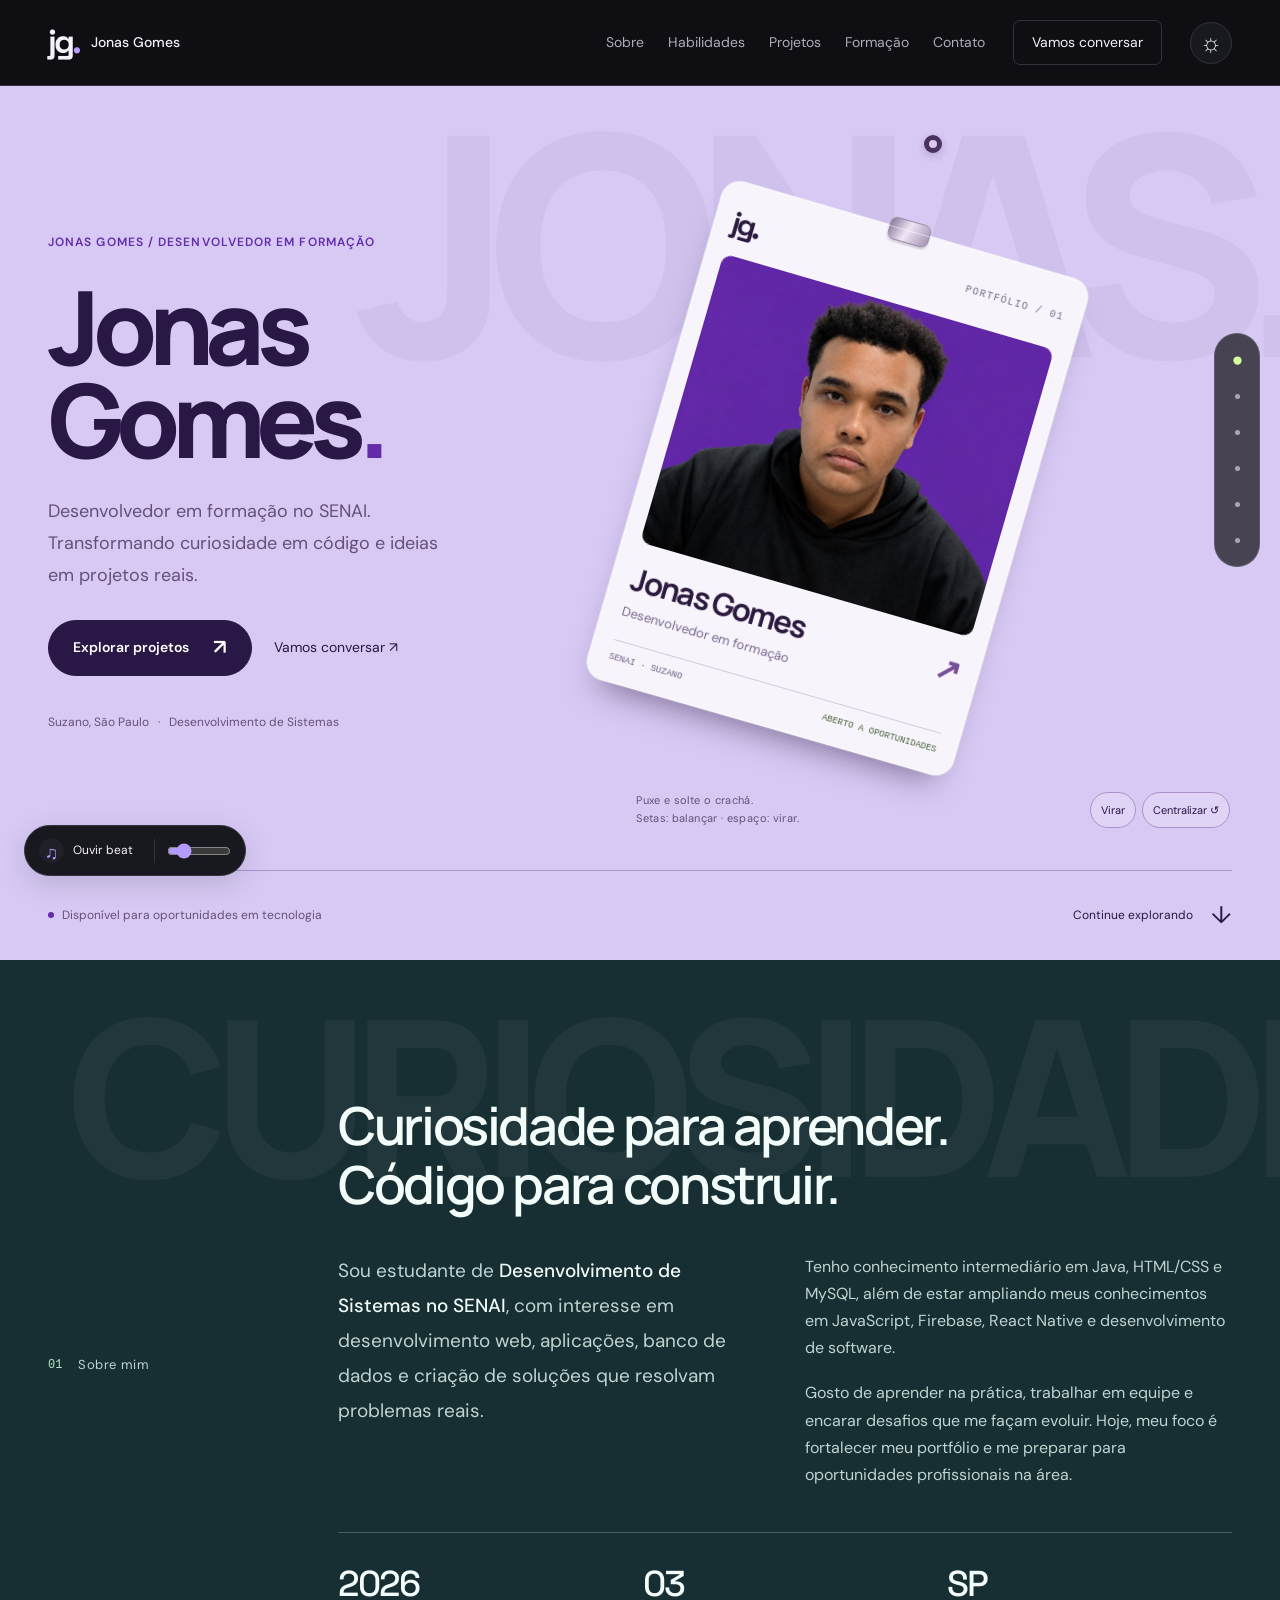
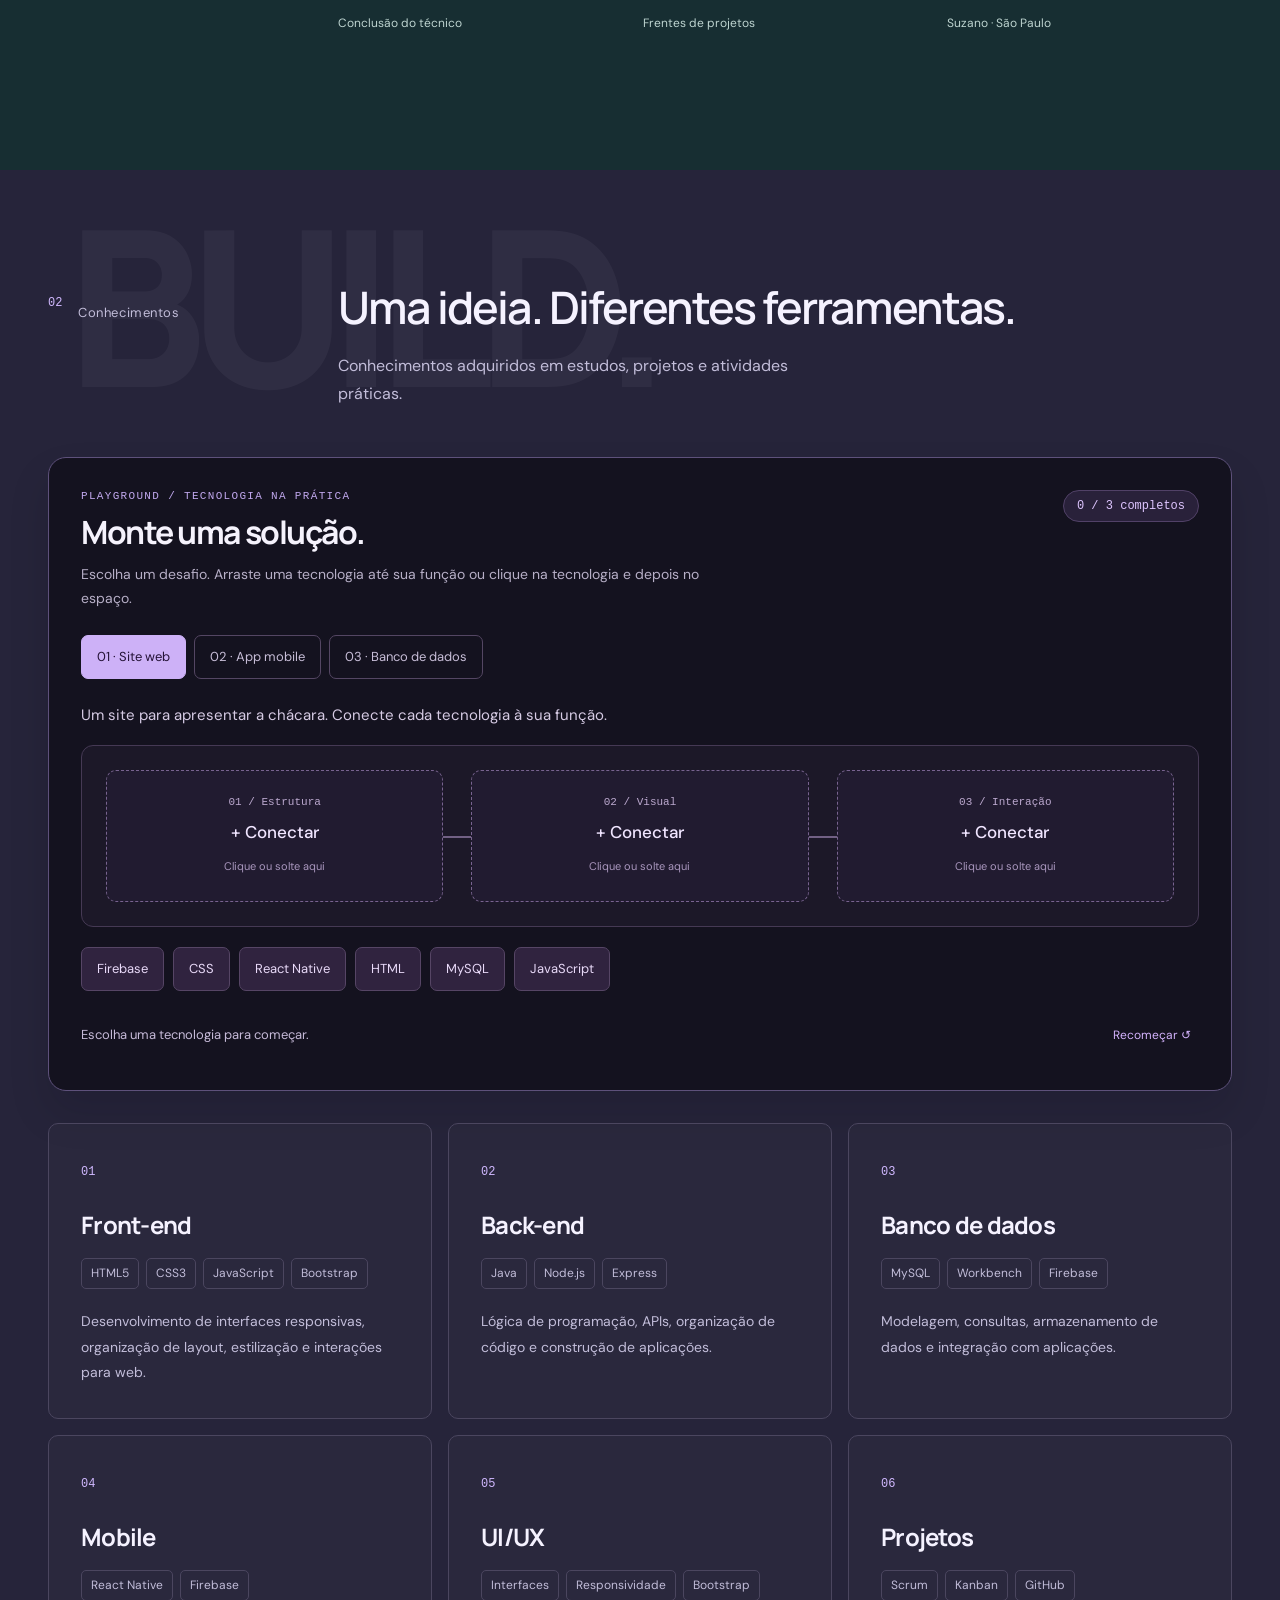
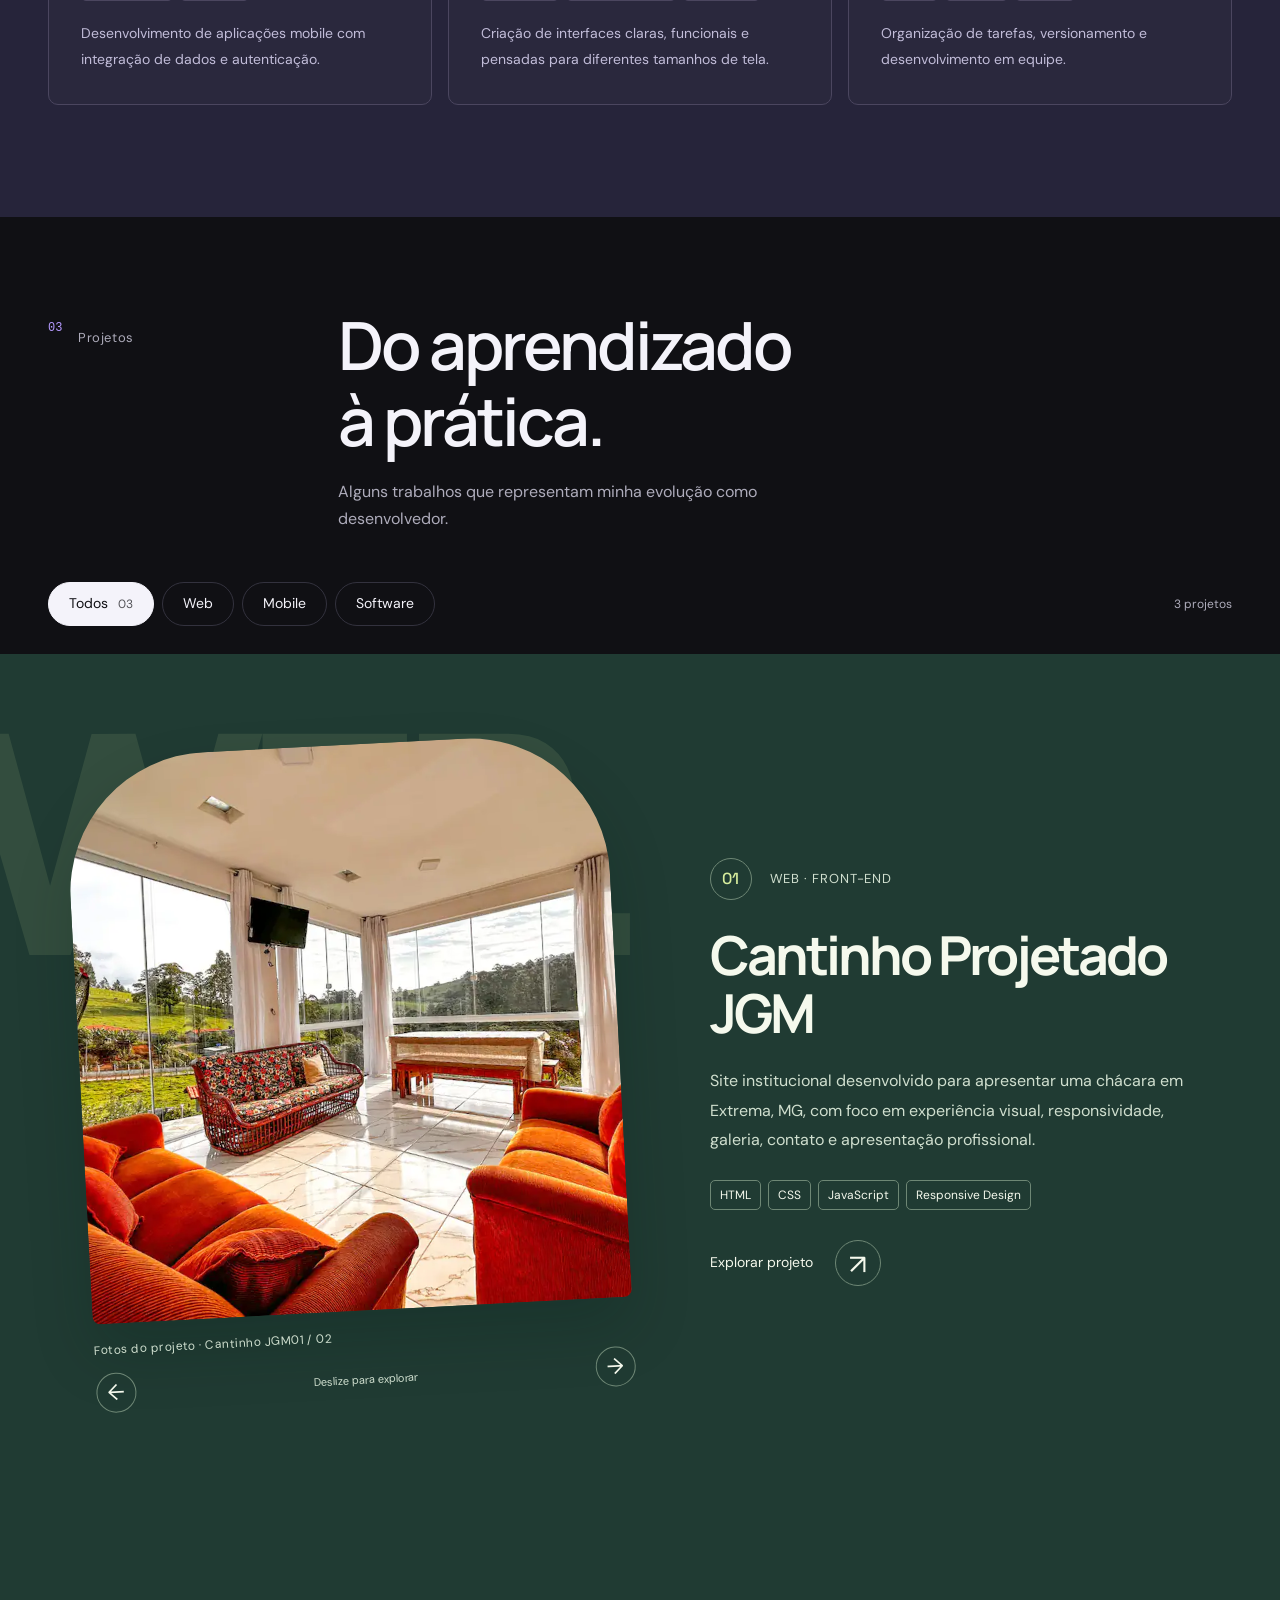
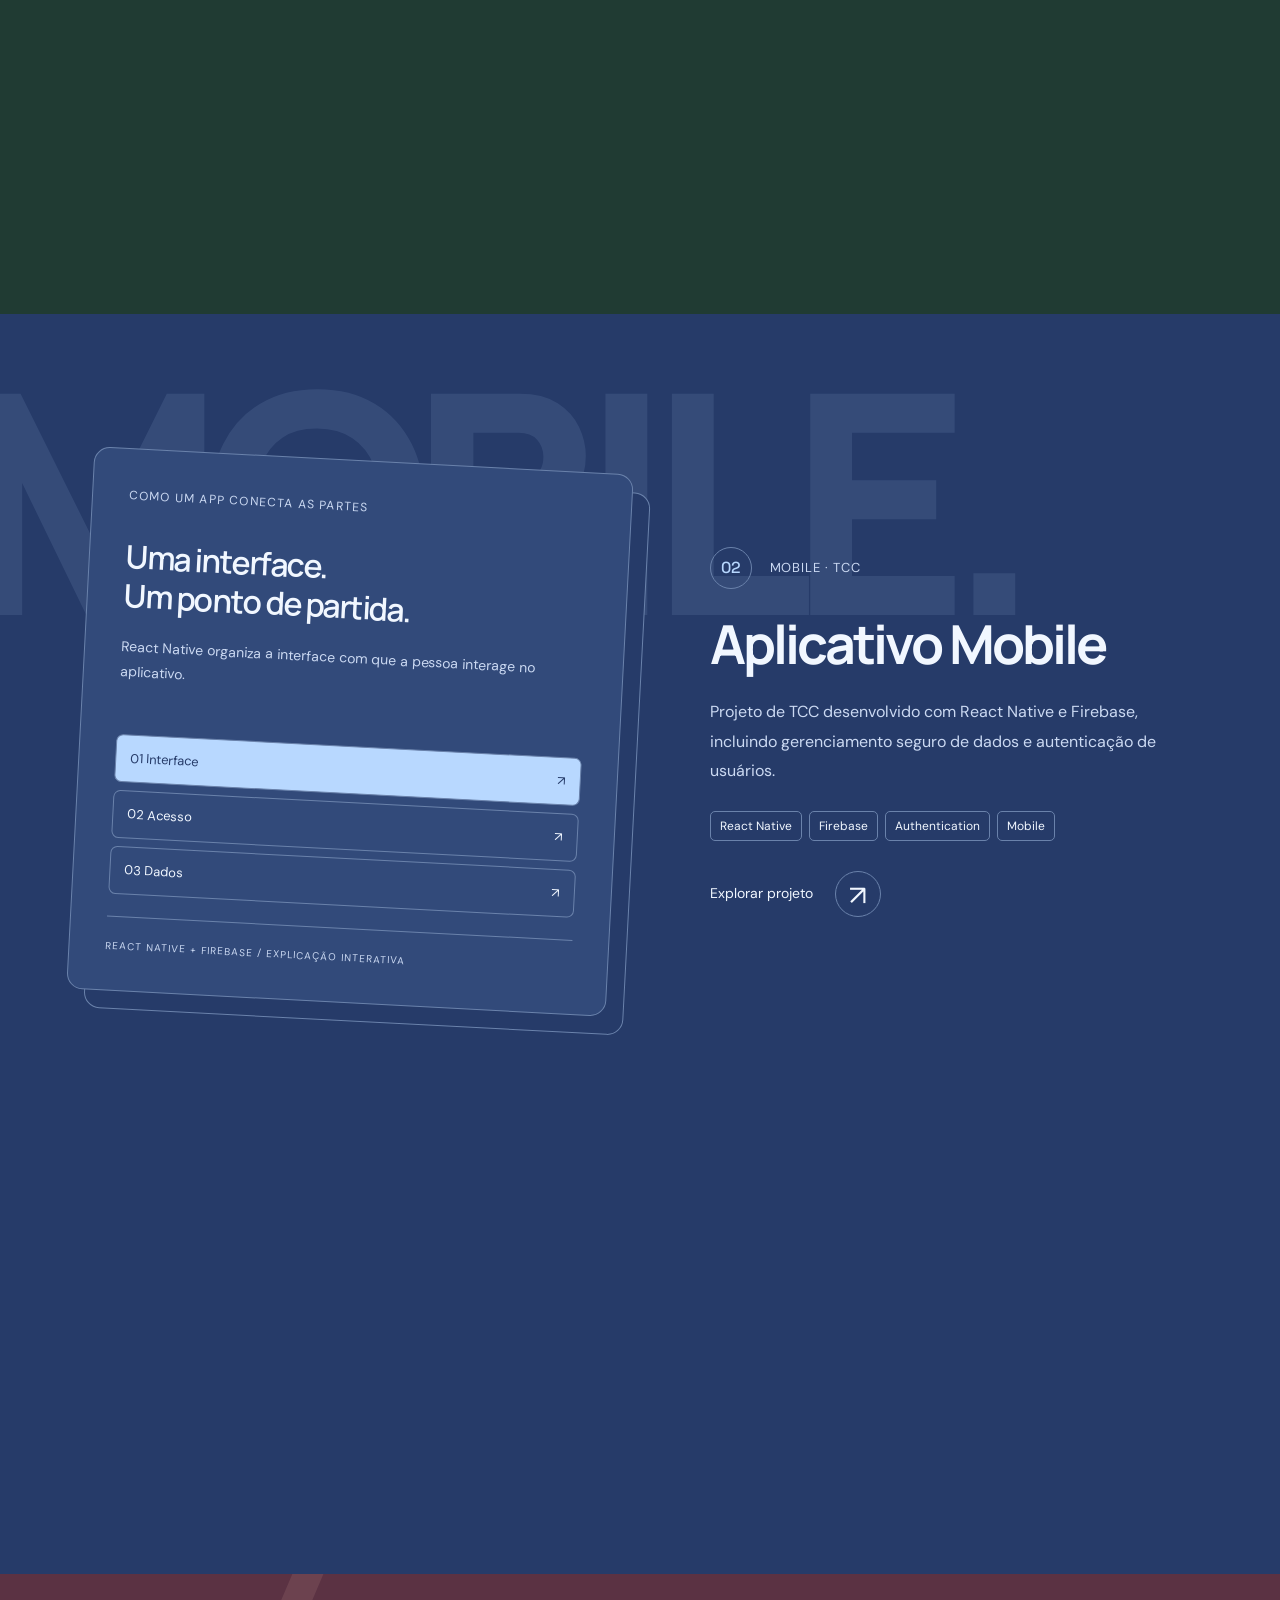
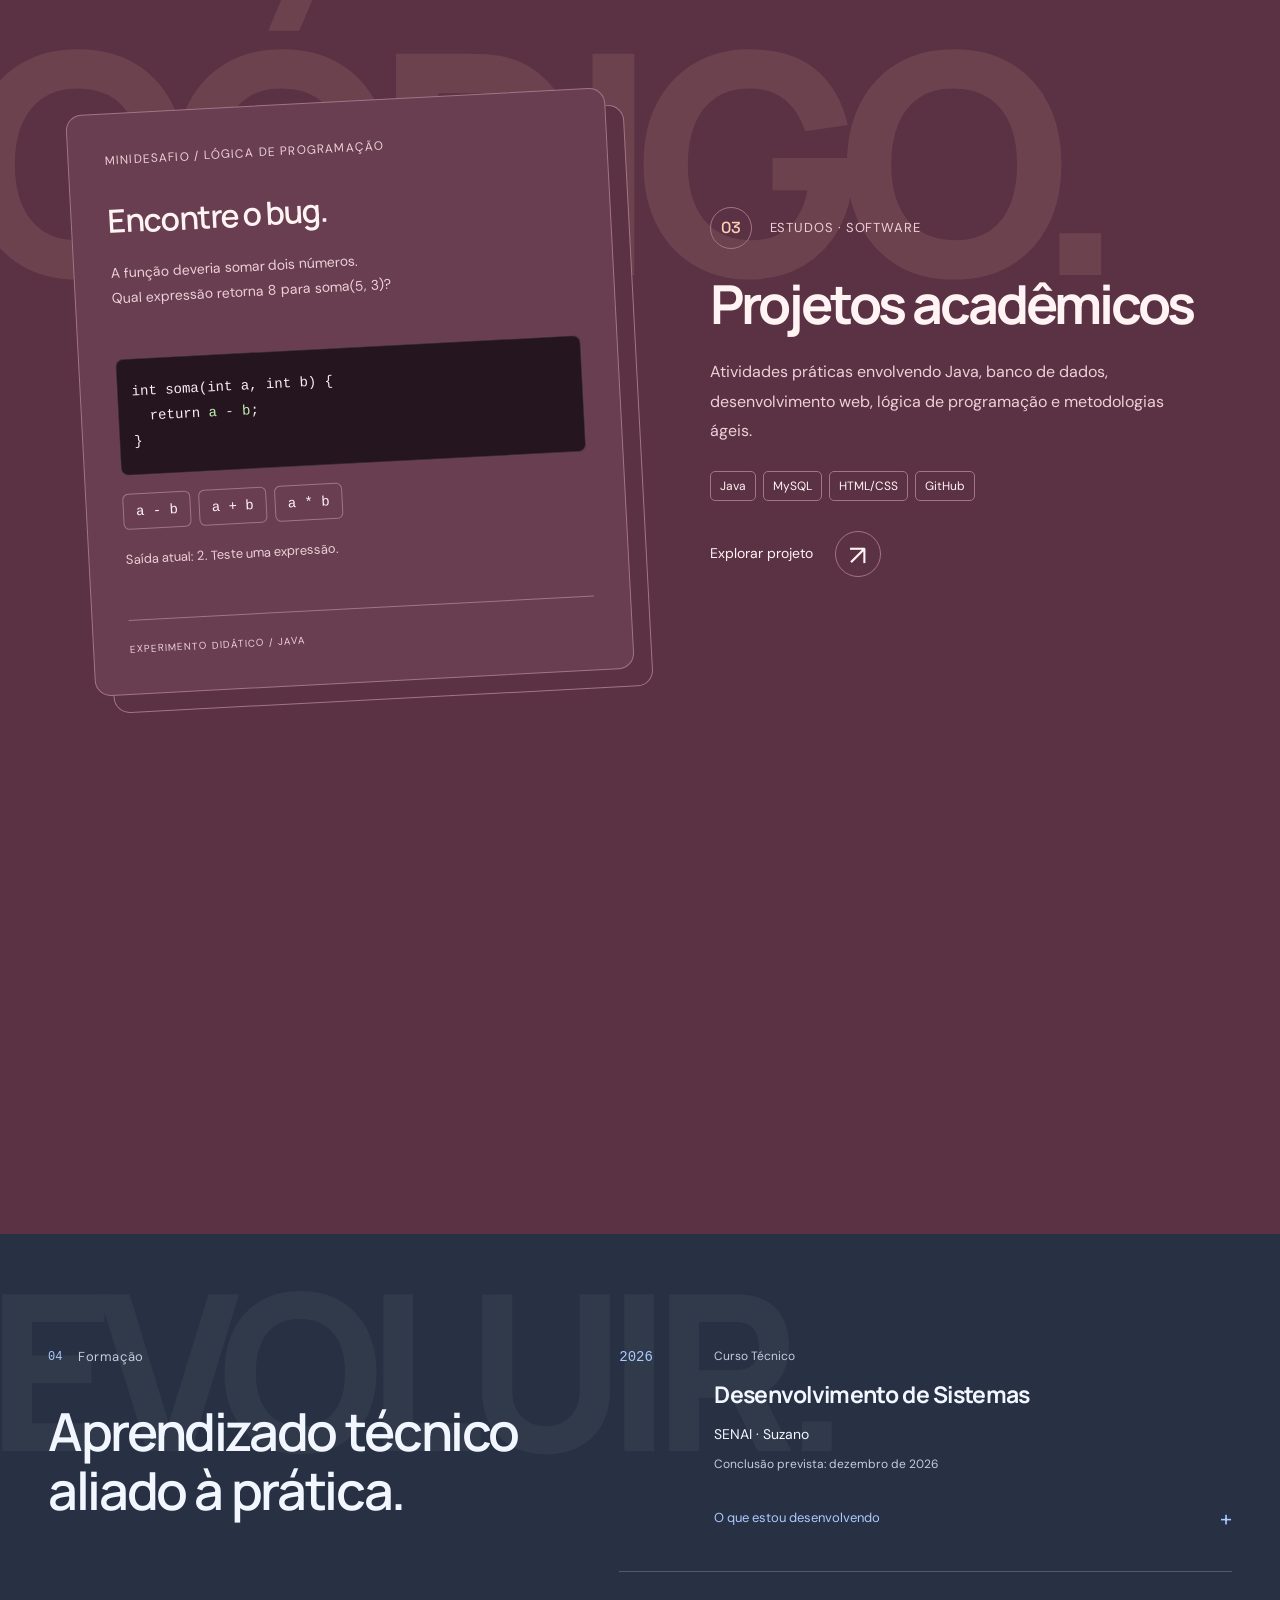
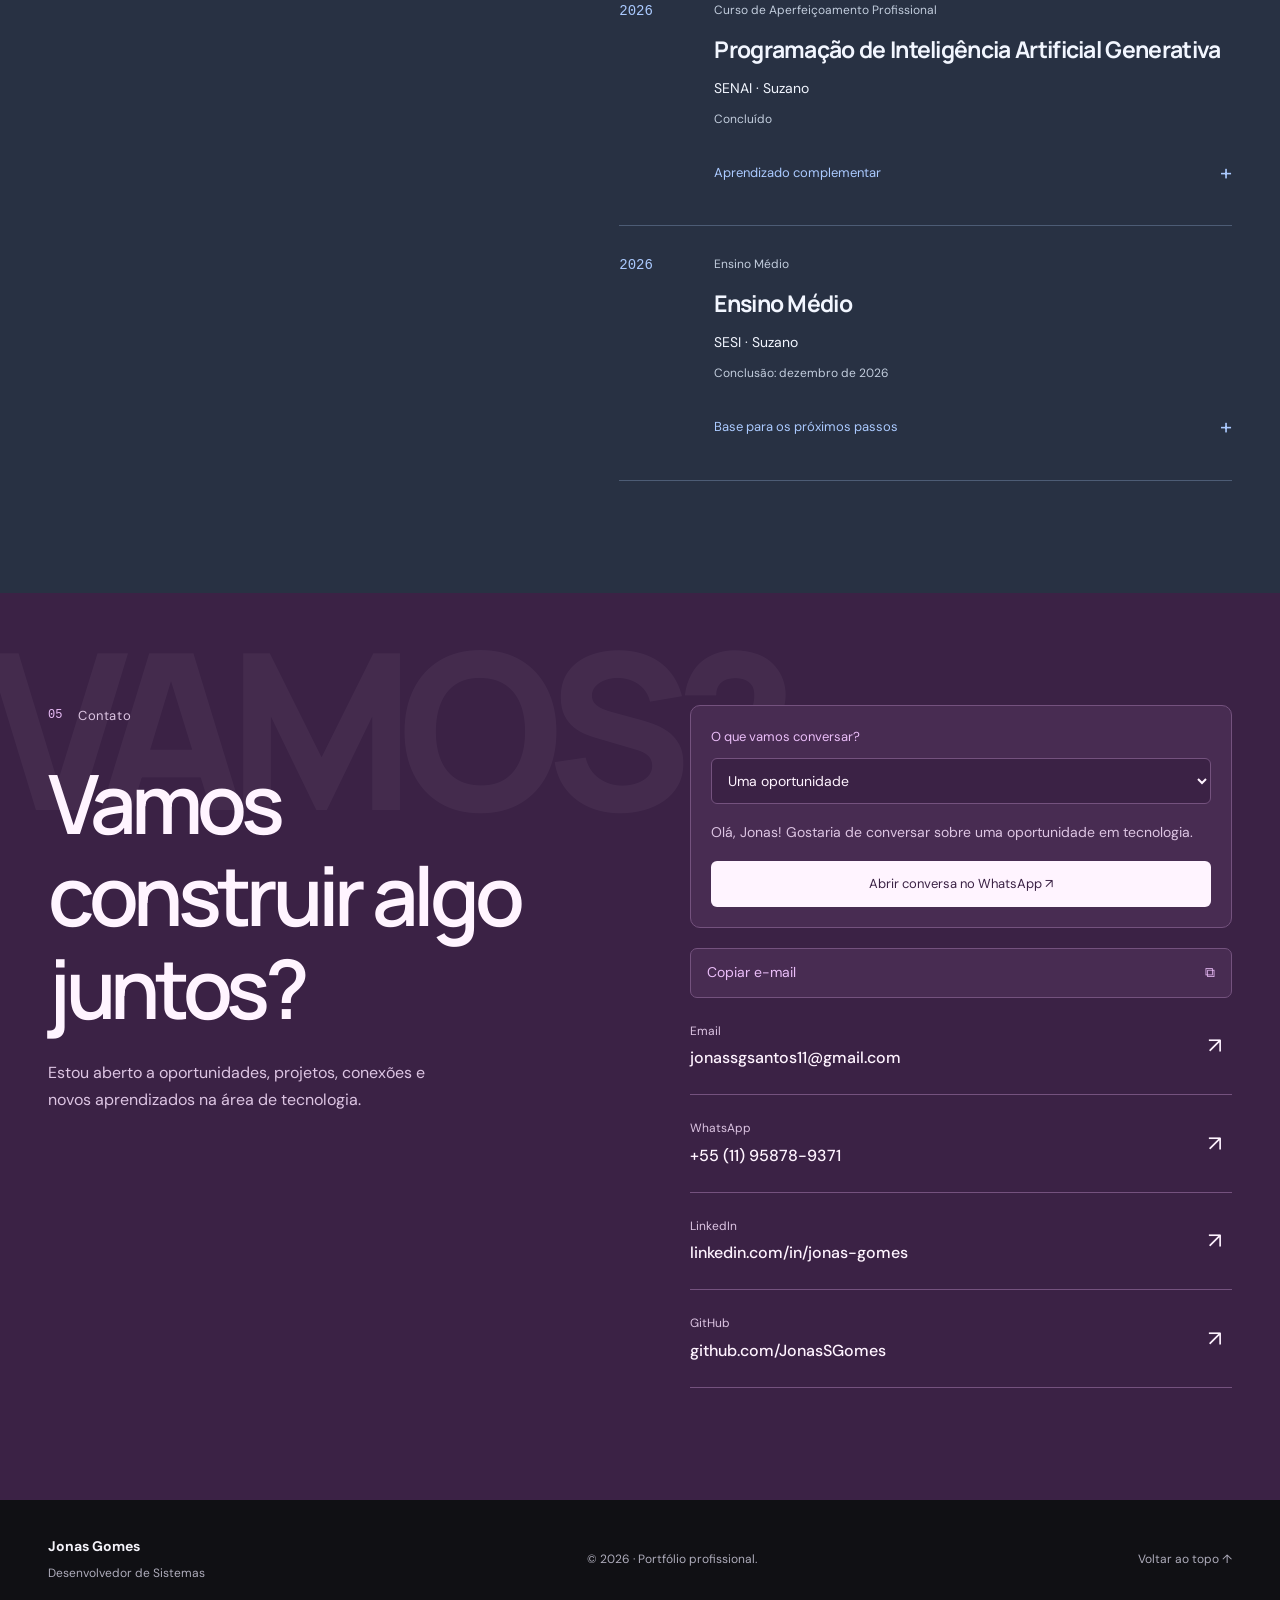
==== commit 62302a4b: "Add files via upload" ====
--- a/Portifolio/Meu port/index.html
+++ b/Portifolio/Meu port/index.html
@@ -20,12 +20,17 @@
         rel="stylesheet"
     >
 
-    <link rel="stylesheet" href="style.css">
+    <link rel="stylesheet" href="style.css">
+    <link rel="stylesheet" href="scenes.css">
+    <link rel="stylesheet" href="portrait.css">
+    <link rel="stylesheet" href="audio.css">
+    <link rel="stylesheet" href="play.css">
 
     <link rel="shortcut icon" href="./img/ChatGPT Image 4 de set. de 2026, 16_46_05.png" type="image/x-icon">
 </head>
 
-<body>
+<body class="scene-experience reactor-experience">
+    <a class="skip-link" href="#conteudo">Pular para o conteúdo</a>
 
     <div class="page-progress" id="pageProgress"></div>
 
@@ -34,10 +39,10 @@
         <div class="container header-content">
 
             <a href="#inicio" class="logo">
-                <strong>Jonas Gomes</strong>
+                <span class="logo-mark" aria-hidden="true">jg<span>.</span></span><strong>Jonas Gomes</strong>
             </a>
 
-            <nav class="nav" id="nav">
+            <nav class="nav" id="nav" aria-label="Navegação principal">
                 <a href="#sobre">Sobre</a>
                 <a href="#habilidades">Habilidades</a>
                 <a href="#projetos">Projetos</a>
@@ -49,6 +54,7 @@
                 Vamos conversar
             </a>
 
+            <button class="theme-toggle" id="themeToggle" aria-label="Ativar tema claro" title="Alternar tema"><span aria-hidden="true">☼</span></button>
             <button
                 class="menu-toggle"
                 id="menuToggle"
@@ -65,104 +71,37 @@
 
     </header>
 
-    <main>
-
-        <section class="hero" id="inicio">
-
-            <div class="hero-decoration"></div>
-
-            <div class="container hero-grid">
-
-                <div class="hero-content">
-
-                    <div class="status reveal">
-                        <span></span>
-                        Disponível para oportunidades em tecnologia
-                    </div>
-
-                    <p class="hero-kicker reveal">
-                        DESENVOLVIMENTO DE SISTEMAS · SENAI
-                    </p>
-
-                    <h1 class="reveal reveal-delay-1">
-                        Olá, eu sou
-                        <span>Jonas Gomes.</span>
-                    </h1>
-
-                    <p class="hero-description reveal reveal-delay-2">
-                        Estudante de Desenvolvimento de Sistemas,
-                        focado em transformar ideias em soluções reais
-                        por meio de programação, desenvolvimento web
-                        e aplicações.
-                    </p>
-
-                    <div class="hero-actions reveal reveal-delay-3">
-
-                        <a href="#projetos" class="btn btn-primary">
-                            Ver meus projetos
-                            <span>↗</span>
-                        </a>
-
-                        <a href="#sobre" class="btn btn-secondary">
-                            Conhecer meu perfil
-                        </a>
-
-                    </div>
-
-                    <div class="hero-stack reveal reveal-delay-3">
-                        <span>Java</span>
-                        <span>JavaScript</span>
-                        <span>HTML/CSS</span>
-                        <span>MySQL</span>
-                        <span>Firebase</span>
-                    </div>
-
-                </div>
-
-                <div class="hero-visual reveal reveal-delay-2">
-
-                    <div class="photo-frame">
-
-                        <img
-                            src="img/8414ab2c-1c51-4265-aa00-8dbcd05b64ca.png"
-                            alt="Foto de Jonas Gomes"
-                        >
-
-                        <div class="photo-tag photo-tag-top">
-                            <span>01</span>
-                            <p>Desenvolvedor em formação</p>
-                        </div>
-
-                        <div class="photo-tag photo-tag-bottom">
-                            <span>SP</span>
-                            <p>Suzano · São Paulo</p>
-                        </div>
-
-                    </div>
-
-                    <div class="code-card">
-
-                        <div class="code-header">
-                            <span></span>
-                            <span></span>
-                            <span></span>
-                        </div>
-
-                        <pre><code><span class="code-purple">const</span> developer = {
-    nome: <span class="code-string">"Jonas Gomes"</span>,
-    foco: <span class="code-string">"Evoluir"</span>,
-    objetivo: <span class="code-string">"Criar soluções"</span>
-};</code></pre>
-
-                    </div>
-
-                </div>
-
-            </div>
-
-        </section>
-
-        <section class="about section" id="sobre">
+    <main id="conteudo">
+
+        <section class="hero reactor-hero" id="inicio" data-palette="violet">
+      <div class="reactor-word" aria-hidden="true">JONAS.</div>
+      <div class="container reactor-layout">
+        <div class="reactor-intro">
+          <p class="hero-kicker">JONAS GOMES / DESENVOLVEDOR EM FORMAÇÃO</p>
+          <h1>Jonas<br>Gomes<span>.</span></h1>
+          <p class="reactor-description">Desenvolvedor em formação no SENAI. Transformando curiosidade em código e ideias em projetos reais.</p>
+          <div class="hero-actions"><a href="#projetos" class="btn btn-primary">Explorar projetos <span>↗</span></a><a href="#contato" class="reactor-contact">Vamos conversar ↗</a></div>
+          <p class="portrait-location">Suzano, São Paulo <span>·</span> Desenvolvimento de Sistemas</p>
+        </div>
+        <figure class="portrait-feature badge-feature">
+  <div class="badge-stage" id="badgeStage">
+    <canvas class="badge-rope" id="badgeRope" aria-hidden="true"></canvas><span class="badge-anchor" aria-hidden="true"></span>
+    <div class="badge-body" id="badgeBody" role="group" tabindex="0" aria-label="Crachá interativo de Jonas Gomes" aria-describedby="badgeHelp">
+      <div class="badge-inner" id="badgeInner"><div class="badge-face badge-front" id="badgeFront">
+        <div class="badge-clip" aria-hidden="true"></div><div class="badge-top"><strong>jg.</strong><span>PORTFÓLIO / 01</span></div>
+        <img src="img/8414ab2c-1c51-4265-aa00-8dbcd05b64ca.png" alt="Foto de Jonas Gomes no crachá" width="1363" height="1154" draggable="false" fetchpriority="high">
+        <div class="badge-identity"><h2>Jonas Gomes<span>↗</span></h2><p>Desenvolvedor em formação</p><div><span>SENAI · SUZANO</span><span class="badge-status">ABERTO A OPORTUNIDADES</span></div></div>
+      </div><div class="badge-face badge-back" id="badgeBack" aria-hidden="true"><div class="badge-clip" aria-hidden="true"></div><p>POR TRÁS DO CÓDIGO</p><strong>Curioso por natureza.<br>Dev em construção.</strong><span>Java · JavaScript · HTML/CSS<br>MySQL · Firebase</span><small>Aprender. Construir. Evoluir.<br>Jonas Gomes / Suzano, SP</small></div></div>
+    </div>
+  </div>
+  <figcaption class="badge-caption"><span id="badgeHelp">Puxe e solte o crachá.<br>Setas: balançar · espaço: virar.</span><div><button id="badgeFlip" type="button" aria-pressed="false">Virar</button><button id="badgeReset" type="button">Centralizar ↺</button></div></figcaption>
+  <span id="badgeStatus" class="sr-only" role="status"></span>
+</figure>
+      </div>
+      <div class="container reactor-bottom"><p><span class="availability-dot"></span> Disponível para oportunidades em tecnologia</p><a href="#sobre">Continue explorando <span aria-hidden="true">↓</span></a></div>
+    </section>
+
+        <section class="about section" id="sobre" data-scene="about"><span class="section-watermark" aria-hidden="true">CURIOSIDADE.</span>
 
             <div class="container about-grid">
 
@@ -174,7 +113,8 @@
                 <div class="about-content">
 
                     <h2 class="reveal">
-                        Construindo uma base sólida para crescer na tecnologia.
+                        Curiosidade para aprender.
+                        Código para construir.
                     </h2>
 
                     <div class="about-text-grid">
@@ -216,13 +156,13 @@
                         </div>
 
                         <div>
-                            <strong>5+</strong>
-                            <span>Tecnologias em estudo</span>
+                            <strong>03</strong>
+                            <span>Frentes de projetos</span>
                         </div>
 
                         <div>
-                            <strong>100%</strong>
-                            <span>Foco em evolução</span>
+                            <strong>SP</strong>
+                            <span>Suzano · São Paulo</span>
                         </div>
 
                     </div>
@@ -233,7 +173,7 @@
 
         </section>
 
-        <section class="skills section" id="habilidades">
+        <section class="skills section" id="habilidades" data-scene="skills"><span class="section-watermark" aria-hidden="true">BUILD.</span>
 
             <div class="container">
 
@@ -246,7 +186,7 @@
 
                     <div>
                         <h2>
-                            Tecnologias que fazem parte da minha formação.
+                            Uma ideia. Diferentes ferramentas.
                         </h2>
 
                         <p>
@@ -257,7 +197,13 @@
 
                 </div>
 
-                <div class="skills-grid">
+                <div class="stack-lab" id="stackLab">
+ <div class="lab-top"><div><p class="lab-eyebrow">PLAYGROUND / TECNOLOGIA NA PRÁTICA</p><h3>Monte uma solução.</h3><p>Escolha um desafio. Arraste uma tecnologia até sua função ou clique na tecnologia e depois no espaço.</p></div><span class="lab-score" id="labScore" role="status">0 / 3 completos</span></div>
+ <div class="lab-missions" role="group" aria-label="Escolher desafio"><button data-mission="web" aria-pressed="true">01 · Site web</button><button data-mission="mobile" aria-pressed="false">02 · App mobile</button><button data-mission="data" aria-pressed="false">03 · Banco de dados</button></div>
+ <p class="lab-brief" id="labBrief"></p><div class="lab-board" id="labBoard"><div class="lab-circuit" aria-hidden="true"></div><div class="lab-slots" id="labSlots"></div></div>
+ <div class="lab-pool" id="labPool" role="group" aria-label="Tecnologias disponíveis"></div>
+ <div class="lab-bottom"><p id="labFeedback" role="status" aria-live="polite">Escolha uma tecnologia para começar.</p><button type="button" id="labReset">Recomeçar ↺</button><a href="#projetos" id="labProject" hidden>Ver projeto relacionado ↗</a></div>
+</div><div class="skills-grid">
 
                     <article class="skill-card reveal">
 
@@ -397,7 +343,7 @@
                     <div>
 
                         <h2>
-                            Projetos que transformaram estudo em prática.
+                            Do aprendizado<br>à prática.
                         </h2>
 
                         <p>
@@ -409,9 +355,9 @@
 
                 </div>
 
-                <div class="projects-list">
-
-                    <article class="project reveal">
+                <div class="project-toolbar"><div class="project-filters" role="group" aria-label="Filtrar projetos"><button class="filter active" data-filter="all" aria-pressed="true">Todos <span>03</span></button><button class="filter" data-filter="web" aria-pressed="false">Web</button><button class="filter" data-filter="mobile" aria-pressed="false">Mobile</button><button class="filter" data-filter="software" aria-pressed="false">Software</button></div><p id="projectCount" role="status">3 projetos</p></div><div class="projects-list">
+
+                    <article class="project" data-category="web" data-project="0" data-scene="project-0"><div class="project-stage"><span class="project-word" aria-hidden="true">WEB.</span><div class="project-layout"><figure class="project-art project-art-photo project-gallery" id="projectGallery"><div class="gallery-viewport" id="galleryViewport"><img id="galleryImage" src="img/cantinho-interior.webp" alt="Sala da chácara Cantinho Projetado JGM" width="960" height="720" loading="lazy" draggable="false"></div><figcaption><span>Fotos do projeto · Cantinho JGM</span><span id="galleryCount" role="status">01 / 02</span></figcaption><div class="gallery-controls"><button type="button" id="galleryPrev" aria-label="Foto anterior">←</button><span>Deslize para explorar</span><button type="button" id="galleryNext" aria-label="Próxima foto">→</button></div></figure><div class="project-details">
 
                         <div class="project-meta">
                             <span>01</span>
@@ -439,13 +385,11 @@
 
                         </div>
 
-                        <div class="project-symbol">
-                            ↗
-                        </div>
-
-                    </article>
-
-                    <article class="project reveal">
+                        <button class="project-symbol" data-open-project="0"><span>Explorar projeto</span><b aria-hidden="true">↗</b></button>
+
+                    </div></div></div></article>
+
+                    <article class="project" data-category="mobile" data-project="1" data-scene="project-1"><div class="project-stage"><span class="project-word" aria-hidden="true">MOBILE.</span><div class="project-layout"><div class="project-art type-art mobile-flow"><span class="type-art-label">COMO UM APP CONECTA AS PARTES</span><h4 id="flowTitle">Uma interface.<br>Um ponto de partida.</h4><p id="flowCopy">React Native organiza a interface com que a pessoa interage no aplicativo.</p><div class="flow-tabs" role="group" aria-label="Explorar as partes de uma aplicação"><button data-flow="0" aria-pressed="true">01 Interface</button><button data-flow="1" aria-pressed="false">02 Acesso</button><button data-flow="2" aria-pressed="false">03 Dados</button></div><span class="type-art-foot">REACT NATIVE + FIREBASE / EXPLICAÇÃO INTERATIVA</span></div><div class="project-details">
 
                         <div class="project-meta">
                             <span>02</span>
@@ -472,13 +416,13 @@
 
                         </div>
 
-                        <div class="project-symbol">
-                            ↗
-                        </div>
-
-                    </article>
-
-                    <article class="project reveal">
+                        <button class="project-symbol" data-open-project="1"><span>Explorar projeto</span><b aria-hidden="true">↗</b></button>
+
+                    </div></div></div></article>
+
+                    <article class="project" data-category="software" data-project="2" data-scene="project-2"><div class="project-stage"><span class="project-word" aria-hidden="true">CÓDIGO.</span><div class="project-layout"><div class="project-art type-art code-art code-puzzle"><span class="type-art-label">MINIDESAFIO / LÓGICA DE PROGRAMAÇÃO</span><h4>Encontre o bug.</h4><p>A função deveria somar dois números.<br>Qual expressão retorna 8 para soma(5, 3)?</p><pre><code>int soma(int a, int b) {
+  return <span id="codeExpression">a - b</span>;
+}</code></pre><div class="code-answers" role="group" aria-label="Escolha a expressão correta"><button data-answer="minus">a - b</button><button data-answer="plus">a + b</button><button data-answer="times">a * b</button></div><p id="codeResult" role="status">Saída atual: 2. Teste uma expressão.</p><span class="type-art-foot">EXPERIMENTO DIDÁTICO / JAVA</span></div><div class="project-details">
 
                         <div class="project-meta">
                             <span>03</span>
@@ -505,11 +449,9 @@
 
                         </div>
 
-                        <div class="project-symbol">
-                            ↗
-                        </div>
-
-                    </article>
+                        <button class="project-symbol" data-open-project="2"><span>Explorar projeto</span><b aria-hidden="true">↗</b></button>
+
+                    </div></div></div></article>
 
                 </div>
 
@@ -517,7 +459,7 @@
 
         </section>
 
-        <section class="education section" id="formacao">
+        <section class="education section" id="formacao" data-scene="education"><span class="section-watermark" aria-hidden="true">EVOLUIR.</span>
 
             <div class="container education-grid">
 
@@ -562,7 +504,7 @@
 
                         </div>
 
-                    </article>
+                    <details class="education-more"><summary>O que estou desenvolvendo<span aria-hidden="true">+</span></summary><p>Lógica de programação, aplicações web, banco de dados e desenvolvimento de sistemas. Conclusão prevista para dezembro de 2026.</p></details></article>
 
                     <article class="education-item reveal reveal-delay-1">
 
@@ -590,7 +532,7 @@
 
                         </div>
 
-                    </article>
+                    <details class="education-more"><summary>Aprendizado complementar<span aria-hidden="true">+</span></summary><p>Curso de aperfeiçoamento em Programação de Inteligência Artificial Generativa, concluído no SENAI de Suzano.</p></details></article>
 
                     <article class="education-item reveal reveal-delay-2">
 
@@ -618,7 +560,7 @@
 
                         </div>
 
-                    </article>
+                    <details class="education-more"><summary>Base para os próximos passos<span aria-hidden="true">+</span></summary><p>Ensino Médio no SESI de Suzano, com conclusão em dezembro de 2026.</p></details></article>
 
                 </div>
 
@@ -626,7 +568,7 @@
 
         </section>
 
-        <section class="contact section" id="contato">
+        <section class="contact section" id="contato" data-scene="contact"><span class="section-watermark" aria-hidden="true">VAMOS?</span>
 
             <div class="container contact-grid">
 
@@ -649,14 +591,14 @@
 
                 </div>
 
-                <div class="contact-links reveal reveal-delay-1">
-
-                    <a href="mailto:jonassgsantos1@gmail.com">
+                <div class="contact-links reveal reveal-delay-1"><div class="contact-compose"><label for="contactTopic">O que vamos conversar?</label><select id="contactTopic"><option value="opportunity">Uma oportunidade</option><option value="project">Um projeto</option><option value="connection">Uma conexão</option></select><p id="contactDraft">Olá, Jonas! Gostaria de conversar sobre uma oportunidade em tecnologia.</p><a id="contactWhatsApp" href="https://wa.me/5511958789371?text=Ol%C3%A1%2C%20Jonas!%20Gostaria%20de%20conversar%20sobre%20uma%20oportunidade%20em%20tecnologia." target="_blank" rel="noopener noreferrer">Abrir conversa no WhatsApp ↗</a></div><button class="copy-email" id="copyEmail">Copiar e-mail <span aria-hidden="true">⧉</span></button>
+
+                    <a href="mailto:jonassgsantos11@gmail.com">
 
                         <span>Email</span>
 
                         <strong>
-                            jonassgsantos1@gmail.com
+                            jonassgsantos11@gmail.com
                         </strong>
 
                         <b>↗</b>
@@ -719,7 +661,14 @@
 
     </main>
 
-    <footer class="footer">
+<nav class="scene-nav" aria-label="Navegação por cenas">
+<a href="#inicio" aria-label="Início"><span class="scene-nav-label">Início</span><span class="scene-nav-dot" aria-hidden="true"></span><span class="scene-nav-index" aria-hidden="true">01</span></a>
+<a href="#sobre" aria-label="Sobre"><span class="scene-nav-label">Sobre</span><span class="scene-nav-dot" aria-hidden="true"></span><span class="scene-nav-index" aria-hidden="true">02</span></a>
+<a href="#habilidades" aria-label="Habilidades"><span class="scene-nav-label">Habilidades</span><span class="scene-nav-dot" aria-hidden="true"></span><span class="scene-nav-index" aria-hidden="true">03</span></a>
+<a href="#projetos" aria-label="Projetos"><span class="scene-nav-label">Projetos</span><span class="scene-nav-dot" aria-hidden="true"></span><span class="scene-nav-index" aria-hidden="true">04</span></a>
+<a href="#formacao" aria-label="Formação"><span class="scene-nav-label">Formação</span><span class="scene-nav-dot" aria-hidden="true"></span><span class="scene-nav-index" aria-hidden="true">05</span></a>
+<a href="#contato" aria-label="Contato"><span class="scene-nav-label">Contato</span><span class="scene-nav-dot" aria-hidden="true"></span><span class="scene-nav-index" aria-hidden="true">06</span></a>
+    </nav><footer class="footer">
 
         <div class="container footer-content">
 
@@ -741,8 +690,21 @@
 
     </footer>
 
-    <script src="script.js"></script>
+    <aside class="sound-player" aria-label="Trilha de fundo">
+      <audio id="backgroundBeat" src="audio/gorilla-roxo-instrumental.mp3" preload="none" loop></audio>
+      <button type="button" id="soundToggle" aria-label="Reproduzir instrumental de Gorilla Roxo" aria-pressed="false" title="Gorilla Roxo · Matuê · Instrumental"><span class="sound-icon" aria-hidden="true">♫</span><span id="soundLabel">Ouvir beat</span></button>
+      <label class="sound-volume" for="soundVolume"><span class="sr-only">Volume da trilha de fundo</span><input id="soundVolume" type="range" min="0" max="100" value="18" step="1" aria-label="Volume da trilha de fundo" aria-valuetext="18%"></label>
+      <p id="soundStatus" class="sr-only" role="status" aria-live="polite"></p>
+    </aside>
+    <button class="back-top" id="backTop" aria-label="Voltar ao topo" hidden>↑</button>
+    <dialog id="projectDialog" aria-labelledby="dialogTitle"><div class="dialog-inner"><button class="dialog-close" aria-label="Fechar detalhes do projeto" autofocus>×</button><p class="dialog-eyebrow" id="dialogCategory"></p><h2 id="dialogTitle"></h2><p id="dialogDescription"></p><div class="dialog-tags" id="dialogTags"></div><h3>O que este projeto explora</h3><ul id="dialogHighlights"></ul><p class="dialog-note">Quer conhecer mais sobre o desenvolvimento?</p><a class="btn btn-primary" id="dialogContact" href="#contato">Conversar sobre este projeto <span>↗</span></a></div></dialog>
+    <div class="toast" id="toast" role="status" aria-live="polite"></div>
+    <script src="script.js"></script>
+    <script src="scenes.js"></script>
+    <script src="audio.js"></script>
+    <script src="badge.js?v=always-on"></script>
+    <script src="play.js"></script>
 
 </body>
 
-</html>+</html>
--- a/Portifolio/Meu port/style.css
+++ b/Portifolio/Meu port/style.css
@@ -1,1725 +1,16 @@
-:root {
-    --black: #101010;
-    --black-2: #171717;
-    --black-3: #202020;
-
-    --purple: #7c3aed;
-    --purple-light: #a78bfa;
-    --purple-dark: #5b21b6;
-
-    --cream: #f4f1eb;
-    --white: #ffffff;
-
-    --text: #151515;
-    --muted: #727272;
-    --line: #d8d4cd;
-
-    --max: 1240px;
-    --header: 78px;
-}
-
-* {
-    margin: 0;
-    padding: 0;
-    box-sizing: border-box;
-}
-
-html {
-    scroll-behavior: smooth;
-    scroll-padding-top: var(--header);
-}
-
-body {
-    background: var(--cream);
-    color: var(--text);
-
-    font-family: "DM Sans", sans-serif;
-
-    line-height: 1.6;
-
-    overflow-x: hidden;
-}
-
-body.menu-open {
-    overflow: hidden;
-}
-
-a {
-    color: inherit;
-    text-decoration: none;
-}
-
-img {
-    display: block;
-    width: 100%;
-}
-
-button {
-    font: inherit;
-}
-
-.container {
-    width: min(calc(100% - 64px), var(--max));
-    margin-inline: auto;
-}
-
-.section {
-    padding: 125px 0;
-}
-
-.page-progress {
-    position: fixed;
-
-    z-index: 5000;
-
-    top: 0;
-    left: 0;
-
-    width: 0;
-    height: 3px;
-
-    background: var(--purple);
-}
-
-.header {
-    position: fixed;
-
-    z-index: 2000;
-
-    top: 0;
-    left: 0;
-
-    width: 100%;
-    height: var(--header);
-
-    background: rgba(16, 16, 16, 0.96);
-
-    transition:
-        color 0.25s ease,
-        background 0.25s ease;
-}
-
-.header-content {
-    height: 100%;
-
-    display: flex;
-    align-items: center;
-    justify-content: space-between;
-
-    gap: 30px;
-}
-
-.logo {
-    position: relative;
-
-    z-index: 3100;
-
-    flex-shrink: 0;
-}
-
-.logo strong {
-    color: var(--white);
-
-    font-family: "Space Grotesk", sans-serif;
-    font-size: 0.98rem;
-    font-weight: 600;
-
-    letter-spacing: -0.02em;
-
-    transition: color 0.25s ease;
-}
-
-.nav {
-    display: flex;
-    align-items: center;
-
-    gap: 4px;
-}
-
-.nav a {
-    padding: 8px 13px;
-
-    color: rgba(255, 255, 255, 0.62);
-
-    font-size: 0.8rem;
-    font-weight: 600;
-
-    transition:
-        color 0.2s ease,
-        background 0.2s ease;
-}
-
-.nav a:hover {
-    color: var(--white);
-}
-
-.nav a.active {
-    background: rgba(124, 58, 237, 0.18);
-
-    color: var(--purple-light);
-}
-
-.header-cta {
-    padding: 11px 18px;
-
-    background: var(--white);
-
-    color: var(--black);
-
-    font-size: 0.78rem;
-    font-weight: 700;
-
-    transition:
-        background 0.2s ease,
-        color 0.2s ease;
-}
-
-.header-cta:hover {
-    background: var(--purple);
-
-    color: var(--white);
-}
-
-.header.light .logo strong {
-    color: var(--purple);
-}
-
-.header.light {
-    background: rgba(244, 241, 235, 0.96);
-}
-
-.header.light .nav a {
-    color: rgba(15, 15, 15, 0.62);
-}
-
-.header.light .nav a:hover {
-    color: var(--black);
-}
-
-.header.light .nav a.active {
-    background: rgba(124, 58, 237, 0.1);
-
-    color: var(--purple);
-}
-
-.header.light .header-cta {
-    background: var(--black);
-
-    color: var(--white);
-}
-
-.header.light .header-cta:hover {
-    background: var(--purple);
-}
-
-.menu-toggle {
-    position: relative;
-
-    z-index: 3200;
-
-    display: none;
-
-    width: 44px;
-    height: 44px;
-
-    border: 0;
-
-    background: var(--purple);
-
-    cursor: pointer;
-}
-
-.menu-toggle span {
-    display: block;
-
-    width: 21px;
-    height: 2px;
-
-    margin: 5px auto;
-
-    background: var(--white);
-
-    transition:
-        transform 0.25s ease,
-        opacity 0.25s ease;
-}
-
-.hero {
-    position: relative;
-
-    min-height: 100svh;
-
-    display: flex;
-    align-items: center;
-
-    overflow: hidden;
-
-    background: var(--black);
-
-    color: var(--white);
-}
-
-.hero::before {
-    content: "DEVELOPER";
-
-    position: absolute;
-
-    left: -40px;
-    bottom: -60px;
-
-    color: rgba(255, 255, 255, 0.025);
-
-    font-family: "Space Grotesk", sans-serif;
-    font-size: clamp(8rem, 20vw, 19rem);
-    font-weight: 700;
-
-    line-height: 1;
-
-    letter-spacing: -0.08em;
-
-    white-space: nowrap;
-
-    pointer-events: none;
-}
-
-.hero-decoration {
-    position: absolute;
-
-    top: -220px;
-    right: -180px;
-
-    width: 600px;
-    height: 600px;
-
-    background: var(--purple);
-
-    opacity: 0.16;
-
-    transform: rotate(35deg);
-}
-
-.hero-grid {
-    position: relative;
-
-    z-index: 2;
-
-    display: grid;
-
-    grid-template-columns:
-        minmax(0, 1.1fr)
-        minmax(350px, 0.75fr);
-
-    align-items: center;
-
-    gap: 90px;
-
-    padding-top: 130px;
-    padding-bottom: 100px;
-}
-
-.status {
-    width: fit-content;
-
-    display: flex;
-    align-items: center;
-
-    gap: 9px;
-
-    margin-bottom: 30px;
-
-    color: rgba(255, 255, 255, 0.55);
-
-    font-size: 0.7rem;
-    font-weight: 600;
-
-    letter-spacing: 0.05em;
-
-    text-transform: uppercase;
-}
-
-.status span {
-    width: 8px;
-    height: 8px;
-
-    background: #62dd85;
-
-    box-shadow: 0 0 0 5px rgba(98, 221, 133, 0.08);
-}
-
-.hero-kicker {
-    margin-bottom: 16px;
-
-    color: var(--purple-light);
-
-    font-size: 0.7rem;
-    font-weight: 700;
-
-    letter-spacing: 0.18em;
-}
-
-.hero h1 {
-    max-width: 790px;
-
-    font-family: "Space Grotesk", sans-serif;
-
-    font-size: clamp(4rem, 7vw, 7rem);
-    font-weight: 600;
-
-    line-height: 0.92;
-
-    letter-spacing: -0.07em;
-}
-
-.hero h1 span {
-    display: block;
-
-    margin-left: 7%;
-
-    color: var(--purple-light);
-}
-
-.hero-description {
-    max-width: 600px;
-
-    margin-top: 32px;
-    margin-left: 7%;
-
-    padding-left: 20px;
-
-    border-left: 2px solid var(--purple);
-
-    color: rgba(255, 255, 255, 0.58);
-
-    font-size: 1rem;
-}
-
-.hero-actions {
-    display: flex;
-    flex-wrap: wrap;
-
-    gap: 12px;
-
-    margin-top: 35px;
-    margin-left: 7%;
-}
-
-.btn {
-    min-height: 54px;
-
-    display: inline-flex;
-    align-items: center;
-    justify-content: center;
-
-    gap: 20px;
-
-    padding: 0 23px;
-
-    font-size: 0.82rem;
-    font-weight: 700;
-
-    transition:
-        transform 0.2s ease,
-        background 0.2s ease,
-        box-shadow 0.2s ease;
-}
-
-.btn-primary {
-    background: var(--purple);
-
-    color: var(--white);
-}
-
-.btn-primary:hover {
-    transform: translate(-4px, -4px);
-
-    box-shadow: 5px 5px 0 var(--purple-light);
-}
-
-.btn-secondary {
-    border: 1px solid rgba(255, 255, 255, 0.2);
-
-    color: var(--white);
-}
-
-.btn-secondary:hover {
-    border-color: rgba(255, 255, 255, 0.5);
-
-    background: rgba(255, 255, 255, 0.05);
-}
-
-.hero-stack {
-    display: flex;
-    flex-wrap: wrap;
-
-    gap: 8px;
-
-    margin-top: 32px;
-    margin-left: 7%;
-}
-
-.hero-stack span {
-    color: rgba(255, 255, 255, 0.47);
-
-    font-family: monospace;
-    font-size: 0.68rem;
-}
-
-.hero-stack span::before {
-    content: "/";
-
-    margin-right: 5px;
-
-    color: var(--purple-light);
-}
-
-.hero-visual {
-    position: relative;
-
-    width: 100%;
-    max-width: 440px;
-
-    margin-left: auto;
-
-    transform: rotate(2deg);
-}
-
-.photo-frame {
-    position: relative;
-
-    height: 580px;
-
-    overflow: hidden;
-
-    border: 7px solid var(--cream);
-
-    background: var(--purple);
-}
-
-.photo-frame::after {
-    content: "";
-
-    position: absolute;
-
-    z-index: 2;
-
-    inset: 0;
-
-    background:
-        linear-gradient(
-            to top,
-            rgba(16, 16, 16, 0.45),
-            transparent 42%
-        );
-
-    pointer-events: none;
-}
-
-.photo-frame img {
-    height: 100%;
-
-    object-fit: cover;
-
-    object-position: center;
-}
-
-.photo-tag {
-    position: absolute;
-
-    z-index: 3;
-
-    display: flex;
-    align-items: center;
-
-    gap: 10px;
-
-    padding: 9px 12px;
-
-    background: var(--cream);
-
-    color: var(--black);
-
-    transform: rotate(-2deg);
-}
-
-.photo-tag span {
-    color: var(--purple);
-
-    font-family: "Space Grotesk", sans-serif;
-    font-size: 0.68rem;
-    font-weight: 700;
-}
-
-.photo-tag p {
-    font-size: 0.68rem;
-    font-weight: 600;
-}
-
-.photo-tag-top {
-    top: 20px;
-    left: -15px;
-}
-
-.photo-tag-bottom {
-    right: -15px;
-    bottom: 20px;
-}
-
-.code-card {
-    position: absolute;
-
-    z-index: 4;
-
-    left: -80px;
-    bottom: -45px;
-
-    width: 320px;
-
-    padding: 16px 18px 18px;
-
-    background: var(--purple);
-
-    box-shadow: 12px 14px 0 rgba(0, 0, 0, 0.28);
-
-    color: var(--white);
-
-    transform: rotate(-3deg);
-}
-
-.code-header {
-    display: flex;
-
-    gap: 5px;
-}
-
-.code-header span {
-    width: 7px;
-    height: 7px;
-
-    background: rgba(255, 255, 255, 0.5);
-}
-
-.code-card pre {
-    margin-top: 14px;
-
-    overflow: auto;
-
-    color: rgba(255, 255, 255, 0.8);
-
-    font-size: 0.75rem;
-
-    line-height: 1.7;
-}
-
-.code-purple {
-    color: #e9ddff;
-}
-
-.code-string {
-    color: white;
-
-    font-weight: 600;
-}
-
-.section-label {
-    display: flex;
-    align-items: center;
-
-    gap: 12px;
-
-    margin-bottom: 28px;
-}
-
-.section-label span {
-    color: var(--purple);
-
-    font-family: monospace;
-    font-size: 0.72rem;
-    font-weight: 700;
-}
-
-.section-label p {
-    color: var(--muted);
-
-    font-size: 0.7rem;
-    font-weight: 700;
-
-    letter-spacing: 0.15em;
-
-    text-transform: uppercase;
-}
-
-.about-grid {
-    display: grid;
-
-    grid-template-columns: 170px minmax(0, 1fr);
-
-    gap: 75px;
-}
-
-.about-content h2,
-.section-heading h2,
-.education h2,
-.contact h2 {
-    max-width: 900px;
-
-    font-family: "Space Grotesk", sans-serif;
-
-    font-size: clamp(2.8rem, 5.4vw, 5.5rem);
-    font-weight: 600;
-
-    line-height: 1;
-
-    letter-spacing: -0.06em;
-}
-
-.about-content h2::after {
-    content: "";
-
-    display: block;
-
-    width: 80px;
-    height: 7px;
-
-    margin-top: 28px;
-
-    background: var(--purple);
-}
-
-.about-text-grid {
-    display: grid;
-
-    grid-template-columns: 1fr 0.85fr;
-
-    gap: 70px;
-
-    margin-top: 58px;
-}
-
-.about-lead {
-    font-size: 1.15rem;
-
-    line-height: 1.75;
-}
-
-.about-copy {
-    color: var(--muted);
-}
-
-.about-copy p + p {
-    margin-top: 18px;
-}
-
-.about-numbers {
-    display: grid;
-
-    grid-template-columns: repeat(3, 1fr);
-
-    gap: 14px;
-
-    margin-top: 65px;
-}
-
-.about-numbers div {
-    min-height: 140px;
-
-    padding: 28px 24px;
-
-    border-top: 4px solid var(--black);
-
-    background: var(--white);
-}
-
-.about-numbers div:nth-child(2) {
-    border-color: var(--purple);
-
-    transform: translateY(14px);
-}
-
-.about-numbers strong {
-    display: block;
-
-    font-family: "Space Grotesk", sans-serif;
-
-    font-size: 2.1rem;
-
-    line-height: 1;
-}
-
-.about-numbers span {
-    display: block;
-
-    margin-top: 10px;
-
-    color: var(--muted);
-
-    font-size: 0.72rem;
-}
-
-.skills {
-    background: var(--black);
-
-    color: var(--white);
-}
-
-.section-heading {
-    display: grid;
-
-    grid-template-columns: 170px minmax(0, 1fr);
-
-    gap: 75px;
-
-    margin-bottom: 70px;
-}
-
-.section-heading > div:last-child > p {
-    max-width: 620px;
-
-    margin-top: 20px;
-
-    color: var(--muted);
-}
-
-.skills .section-label span {
-    color: var(--purple-light);
-}
-
-.skills .section-label p {
-    color: rgba(255, 255, 255, 0.5);
-}
-
-.skills .section-heading > div:last-child > p {
-    color: rgba(255, 255, 255, 0.5);
-}
-
-.skills-grid {
-    display: grid;
-
-    grid-template-columns: repeat(2, 1fr);
-
-    gap: 1px;
-
-    background: rgba(255, 255, 255, 0.12);
-}
-
-.skill-card {
-    position: relative;
-
-    min-height: 310px;
-
-    padding: 36px;
-
-    overflow: hidden;
-
-    background: var(--black);
-
-    transition: background 0.3s ease;
-}
-
-.skill-card::after {
-    content: "";
-
-    position: absolute;
-
-    right: -160px;
-    bottom: -130px;
-
-    width: 190px;
-    height: 190px;
-
-    background: var(--purple);
-
-    transform: rotate(45deg);
-
-    transition: right 0.3s ease;
-}
-
-.skill-card:hover {
-    background: var(--black-2);
-}
-
-.skill-card:hover::after {
-    right: -100px;
-}
-
-.skill-number {
-    color: var(--purple-light);
-
-    font-family: monospace;
-
-    font-size: 0.68rem;
-}
-
-.skill-card h3 {
-    position: relative;
-
-    z-index: 2;
-
-    margin: 28px 0 18px;
-
-    font-family: "Space Grotesk", sans-serif;
-
-    font-size: 1.9rem;
-    font-weight: 500;
-}
-
-.skill-tags {
-    position: relative;
-
-    z-index: 2;
-
-    display: flex;
-    flex-wrap: wrap;
-
-    gap: 7px;
-
-    margin-bottom: 23px;
-}
-
-.skill-tags span {
-    padding: 5px 8px;
-
-    border: 1px solid rgba(255, 255, 255, 0.15);
-
-    color: rgba(255, 255, 255, 0.62);
-
-    font-size: 0.65rem;
-    font-weight: 600;
-}
-
-.skill-card p {
-    position: relative;
-
-    z-index: 2;
-
-    max-width: 430px;
-
-    color: rgba(255, 255, 255, 0.48);
-
-    font-size: 0.88rem;
-}
-
-.projects {
-    background: var(--purple);
-
-    color: var(--white);
-}
-
-.projects .section-label span {
-    color: var(--white);
-}
-
-.projects .section-label p {
-    color: rgba(255, 255, 255, 0.65);
-}
-
-.projects .section-heading > div:last-child > p {
-    color: rgba(255, 255, 255, 0.65);
-}
-
-.projects-list {
-    border-top: 1px solid rgba(255, 255, 255, 0.25);
-}
-
-.project {
-    display: grid;
-
-    grid-template-columns: 140px minmax(0, 1fr) 50px;
-
-    align-items: center;
-
-    gap: 40px;
-
-    padding: 42px 12px;
-
-    border-bottom: 1px solid rgba(255, 255, 255, 0.25);
-
-    transition:
-        background 0.25s ease,
-        color 0.25s ease,
-        padding 0.25s ease;
-}
-
-.project:hover {
-    padding-left: 30px;
-    padding-right: 30px;
-
-    background: var(--white);
-
-    color: var(--black);
-}
-
-.project-meta span {
-    font-family: monospace;
-
-    font-size: 0.7rem;
-    font-weight: 700;
-}
-
-.project-meta p {
-    margin-top: 7px;
-
-    color: rgba(255, 255, 255, 0.55);
-
-    font-size: 0.72rem;
-}
-
-.project-content h3 {
-    font-family: "Space Grotesk", sans-serif;
-
-    font-size: clamp(1.8rem, 3vw, 2.7rem);
-
-    font-weight: 600;
-
-    letter-spacing: -0.04em;
-}
-
-.project-content > p {
-    max-width: 730px;
-
-    margin-top: 12px;
-
-    color: rgba(255, 255, 255, 0.65);
-}
-
-.project-tech {
-    display: flex;
-    flex-wrap: wrap;
-
-    gap: 7px;
-
-    margin-top: 20px;
-}
-
-.project-tech span {
-    padding: 5px 8px;
-
-    border: 1px solid currentColor;
-
-    font-size: 0.63rem;
-    font-weight: 600;
-
-    opacity: 0.7;
-}
-
-.project-symbol {
-    font-size: 1.8rem;
-
-    transition: transform 0.25s ease;
-}
-
-.project:hover .project-symbol {
-    color: var(--purple);
-
-    transform: translate(5px, -5px);
-}
-
-.project:hover .project-meta p,
-.project:hover .project-content > p {
-    color: var(--muted);
-}
-
-.education {
-    background: var(--cream);
-}
-
-.education-grid {
-    display: grid;
-
-    grid-template-columns: 0.9fr 1fr;
-
-    gap: 100px;
-}
-
-.education-list {
-    border-top: 2px solid var(--black);
-}
-
-.education-item {
-    display: grid;
-
-    grid-template-columns: 90px 1fr;
-
-    gap: 28px;
-
-    padding: 34px 0;
-
-    border-bottom: 1px solid var(--line);
-}
-
-.education-year {
-    color: var(--purple);
-
-    font-family: "Space Grotesk", sans-serif;
-
-    font-weight: 700;
-}
-
-.education-type {
-    margin-bottom: 6px;
-
-    color: var(--purple);
-
-    font-size: 0.68rem;
-    font-weight: 700;
-
-    letter-spacing: 0.12em;
-
-    text-transform: uppercase;
-}
-
-.education-item h3 {
-    font-family: "Space Grotesk", sans-serif;
-
-    font-size: 1.5rem;
-}
-
-.education-item div > p:not(.education-type) {
-    margin-top: 6px;
-
-    color: var(--muted);
-}
-
-.education-detail {
-    display: inline-block;
-
-    margin-top: 10px;
-
-    color: #858585;
-
-    font-size: 0.73rem;
-}
-
-.contact {
-    position: relative;
-
-    overflow: hidden;
-
-    background: var(--black);
-
-    color: var(--white);
-}
-
-.contact::after {
-    content: "@";
-
-    position: absolute;
-
-    right: -30px;
-    bottom: -160px;
-
-    color: rgba(124, 58, 237, 0.15);
-
-    font-family: "Space Grotesk", sans-serif;
-
-    font-size: 34rem;
-    font-weight: 700;
-
-    line-height: 1;
-
-    pointer-events: none;
-}
-
-.contact-grid {
-    position: relative;
-
-    z-index: 2;
-
-    display: grid;
-
-    grid-template-columns: 0.85fr 1fr;
-
-    align-items: end;
-
-    gap: 90px;
-}
-
-.contact .section-label span {
-    color: var(--purple-light);
-}
-
-.contact .section-label p {
-    color: rgba(255, 255, 255, 0.55);
-}
-
-.contact-heading > p {
-    max-width: 560px;
-
-    margin-top: 23px;
-
-    color: rgba(255, 255, 255, 0.52);
-}
-
-.contact-links {
-    border-top: 1px solid rgba(255, 255, 255, 0.2);
-}
-
-.contact-links a {
-    display: grid;
-
-    grid-template-columns: 85px minmax(0, 1fr) 25px;
-
-    align-items: center;
-
-    gap: 15px;
-
-    padding: 22px 10px;
-
-    border-bottom: 1px solid rgba(255, 255, 255, 0.2);
-
-    transition:
-        background 0.2s ease,
-        padding 0.2s ease;
-}
-
-.contact-links a:hover {
-    padding-left: 20px;
-
-    background: var(--purple);
-}
-
-.contact-links a > span {
-    color: rgba(255, 255, 255, 0.5);
-
-    font-size: 0.66rem;
-
-    letter-spacing: 0.1em;
-
-    text-transform: uppercase;
-}
-
-.contact-links strong {
-    font-size: 0.87rem;
-
-    overflow-wrap: anywhere;
-}
-
-.footer {
-    padding: 32px 0;
-
-    border-top: 1px solid rgba(255, 255, 255, 0.08);
-
-    background: #080808;
-
-    color: var(--white);
-}
-
-.footer-content {
-    display: grid;
-
-    grid-template-columns: 1fr 1fr auto;
-
-    align-items: center;
-
-    gap: 30px;
-}
-
-.footer-content > div {
-    display: flex;
-    flex-direction: column;
-}
-
-.footer-content strong {
-    font-family: "Space Grotesk", sans-serif;
-}
-
-.footer-content span,
-.footer-content p,
-.footer-content a {
-    color: rgba(255, 255, 255, 0.45);
-
-    font-size: 0.7rem;
-}
-
-.footer-content a:hover {
-    color: var(--purple-light);
-}
-
-.reveal {
-    opacity: 0;
-
-    transform: translateY(30px);
-
-    transition:
-        opacity 0.7s ease,
-        transform 0.7s cubic-bezier(0.2, 0.75, 0.2, 1);
-}
-
-.reveal.revealed {
-    opacity: 1;
-
-    transform: translateY(0);
-}
-
-.reveal-delay-1 {
-    transition-delay: 0.1s;
-}
-
-.reveal-delay-2 {
-    transition-delay: 0.2s;
-}
-
-.reveal-delay-3 {
-    transition-delay: 0.3s;
-}
-
-@media (max-width: 1050px) {
-
-    .header-cta {
-        display: none;
-    }
-
-    .hero-grid {
-        gap: 55px;
-    }
-
-    .hero-visual {
-        max-width: 400px;
-    }
-
-    .photo-frame {
-        height: 530px;
-    }
-
-    .code-card {
-        left: -45px;
-    }
-
-    .education-grid,
-    .contact-grid {
-        gap: 55px;
-    }
-
-}
-
-@media (max-width: 820px) {
-
-    :root {
-        --header: 72px;
-    }
-
-    .container {
-        width: min(calc(100% - 34px), var(--max));
-    }
-
-    .section {
-        padding: 85px 0;
-    }
-
-    .header {
-        height: var(--header);
-
-        background: transparent;
-    }
-
-    .header-content {
-        height: var(--header);
-    }
-
-    .logo {
-        z-index: 4100;
-    }
-
-    .menu-toggle {
-        display: block;
-
-        z-index: 4200;
-    }
-
-    .menu-toggle.active span:nth-child(1) {
-        transform: translateY(7px) rotate(45deg);
-    }
-
-    .menu-toggle.active span:nth-child(2) {
-        opacity: 0;
-    }
-
-    .menu-toggle.active span:nth-child(3) {
-        transform: translateY(-7px) rotate(-45deg);
-    }
-
-    .nav {
-        position: fixed;
-
-        z-index: 4000;
-
-        top: 0;
-        left: 0;
-
-        width: 100%;
-        height: 100vh;
-        height: 100dvh;
-
-        display: flex;
-        flex-direction: column;
-        align-items: flex-start;
-        justify-content: center;
-
-        gap: 6px;
-
-        padding: 100px 28px 45px;
-
-        overflow-y: auto;
-
-        background: var(--black);
-
-        opacity: 0;
-        visibility: hidden;
-
-        pointer-events: none;
-
-        transform: translateY(-15px);
-
-        transition:
-            opacity 0.25s ease,
-            visibility 0.25s ease,
-            transform 0.25s ease;
-    }
-
-    .nav.open {
-        opacity: 1;
-        visibility: visible;
-
-        pointer-events: auto;
-
-        transform: translateY(0);
-    }
-
-    .nav a {
-        width: 100%;
-
-        padding: 8px 0;
-
-        background: transparent !important;
-
-        color: rgba(255, 255, 255, 0.55) !important;
-
-        font-family: "Space Grotesk", sans-serif;
-
-        font-size: clamp(2rem, 8vw, 3rem);
-        font-weight: 600;
-
-        line-height: 1.15;
-
-        transition:
-            color 0.2s ease,
-            transform 0.2s ease;
-    }
-
-    .nav a:hover {
-        color: var(--white) !important;
-
-        transform: translateX(7px);
-    }
-
-    .nav a.active {
-        color: var(--purple-light) !important;
-
-        transform: translateX(7px);
-    }
-
-    body.menu-open .logo strong {
-        color: var(--white);
-    }
-
-    .hero {
-        min-height: auto;
-    }
-
-    .hero-grid {
-        grid-template-columns: 1fr;
-
-        gap: 70px;
-
-        padding-top: 125px;
-        padding-bottom: 120px;
-    }
-
-    .hero h1 span,
-    .hero-description,
-    .hero-actions,
-    .hero-stack {
-        margin-left: 0;
-    }
-
-    .hero-visual {
-        width: 90%;
-        max-width: 510px;
-
-        margin-inline: auto;
-    }
-
-    .photo-frame {
-        height: 580px;
-    }
-
-    .code-card {
-        left: 20px;
-    }
-
-    .about-grid,
-    .section-heading,
-    .education-grid,
-    .contact-grid {
-        grid-template-columns: 1fr;
-
-        gap: 38px;
-    }
-
-    .about-text-grid {
-        grid-template-columns: 1fr;
-
-        gap: 28px;
-    }
-
-    .skills-grid {
-        grid-template-columns: 1fr;
-    }
-
-    .project {
-        grid-template-columns: 90px minmax(0, 1fr) 35px;
-
-        gap: 20px;
-    }
-
-    .footer-content {
-        grid-template-columns: 1fr;
-
-        align-items: flex-start;
-
-        gap: 15px;
-    }
-
-}
-
-@media (max-width: 580px) {
-
-    .container {
-        width: calc(100% - 30px);
-    }
-
-    .section {
-        padding: 70px 0;
-    }
-
-    .logo strong {
-        font-size: 0.85rem;
-    }
-
-    .nav {
-        justify-content: center;
-
-        padding: 90px 25px 40px;
-    }
-
-    .nav a {
-        font-size: clamp(2rem, 10vw, 2.8rem);
-    }
-
-    .hero-grid {
-        gap: 55px;
-
-        padding-top: 110px;
-        padding-bottom: 90px;
-    }
-
-    .status {
-        margin-bottom: 24px;
-
-        font-size: 0.61rem;
-    }
-
-    .hero h1 {
-        font-size: clamp(3rem, 15vw, 4.6rem);
-
-        line-height: 0.94;
-    }
-
-    .hero-description {
-        margin-top: 27px;
-
-        padding-left: 15px;
-
-        font-size: 0.9rem;
-    }
-
-    .hero-actions {
-        flex-direction: column;
-
-        align-items: stretch;
-
-        margin-top: 28px;
-    }
-
-    .hero-actions .btn {
-        width: 100%;
-    }
-
-    .hero-stack {
-        margin-top: 26px;
-    }
-
-    .hero-visual {
-        width: 100%;
-
-        transform: none;
-    }
-
-    .photo-frame {
-        height: 460px;
-
-        border-width: 5px;
-    }
-
-    .photo-tag {
-        display: none;
-    }
-
-    .code-card {
-        position: relative;
-
-        left: auto;
-        bottom: auto;
-
-        width: calc(100% - 20px);
-
-        margin: -25px auto 0;
-
-        box-shadow: 7px 8px 0 rgba(0, 0, 0, 0.25);
-
-        transform: rotate(-1deg);
-    }
-
-    .about-content h2,
-    .section-heading h2,
-    .education h2,
-    .contact h2 {
-        font-size: clamp(2.35rem, 11vw, 3.5rem);
-    }
-
-    .about-text-grid {
-        margin-top: 42px;
-    }
-
-    .about-numbers {
-        grid-template-columns: 1fr;
-
-        gap: 10px;
-
-        margin-top: 42px;
-    }
-
-    .about-numbers div {
-        min-height: 125px;
-
-        width: 100%;
-    }
-
-    .about-numbers div:nth-child(2) {
-        transform: none;
-    }
-
-    .skill-card {
-        min-height: auto;
-
-        padding: 30px 23px;
-    }
-
-    .project {
-        grid-template-columns: 1fr;
-
-        gap: 13px;
-
-        padding: 28px 5px;
-    }
-
-    .project:hover {
-        padding: 28px 15px;
-    }
-
-    .project-symbol {
-        display: none;
-    }
-
-    .project-content h3 {
-        font-size: 1.8rem;
-    }
-
-    .education-item {
-        grid-template-columns: 1fr;
-
-        gap: 9px;
-
-        padding: 27px 0;
-    }
-
-    .education-year {
-        font-size: 0.78rem;
-    }
-
-    .contact::after {
-        right: -20px;
-        bottom: -80px;
-
-        font-size: 19rem;
-    }
-
-    .contact-links a {
-        grid-template-columns: minmax(0, 1fr) 25px;
-
-        gap: 6px;
-
-        padding: 19px 5px;
-    }
-
-    .contact-links a > span {
-        grid-column: 1 / -1;
-    }
-
-    .contact-links strong {
-        font-size: 0.78rem;
-    }
-
-}
-
-@media (max-width: 380px) {
-
-    .hero h1 {
-        font-size: 2.9rem;
-    }
-
-    .photo-frame {
-        height: 410px;
-    }
-
-    .nav a {
-        font-size: 2rem;
-    }
-
-    .about-content h2,
-    .section-heading h2,
-    .education h2,
-    .contact h2 {
-        font-size: 2.25rem;
-    }
-
-}
-
-@media (prefers-reduced-motion: reduce) {
-
-    html {
-        scroll-behavior: auto;
-    }
-
-    *,
-    *::before,
-    *::after {
-        animation-duration: 0.01ms !important;
-        transition-duration: 0.01ms !important;
-    }
-
-    .reveal {
-        opacity: 1;
-        transform: none;
-    }
-
-}+/* Jonas Gomes — editorial portfolio. All content stays usable without JavaScript. */
+@import url('https://fonts.googleapis.com/css2?family=Manrope:wght@400;500;600;700;800&display=swap');
+:root{color-scheme:dark;--bg:#101014;--surface:#18181f;--surface-2:#202029;--text:#f4f3fa;--muted:#aeacbb;--line:#33323e;--accent:#b59aff;--solid:#7850df;--header:86px;--max:1240px}
+:root[data-theme=light]{color-scheme:light;--bg:#f8f8fc;--surface:#fff;--surface-2:#efedf6;--text:#191724;--muted:#625e71;--line:#dad6e6;--accent:#6941c9;--solid:#6941c9}
+*{box-sizing:border-box;margin:0;padding:0}html{scroll-behavior:smooth;scroll-padding-top:110px}body{font-family:'DM Sans',sans-serif;background:var(--bg);color:var(--text);line-height:1.7}body.menu-open,body.dialog-open{overflow:hidden}a{color:inherit;text-decoration:none}button{font:inherit;color:inherit;cursor:pointer}button,a{-webkit-tap-highlight-color:transparent}button{border:0}img{display:block;max-width:100%;height:auto}button:focus-visible,a:focus-visible{outline:3px solid var(--accent);outline-offset:5px}::selection{background:var(--solid);color:#fff}[hidden]{display:none!important}.container{width:min(calc(100% - 96px),var(--max));margin-inline:auto}.section{padding:112px 0;border-top:1px solid var(--line)}.skip-link{position:fixed;top:-100px;left:20px;z-index:100;background:var(--accent);color:var(--bg);padding:12px 20px}.skip-link:focus{top:10px}.page-progress{position:fixed;top:0;left:0;height:3px;background:var(--accent);width:0;z-index:60;pointer-events:none}
+.header{position:sticky;top:0;height:var(--header);z-index:40;background:var(--bg);border-bottom:1px solid var(--line)}.header-content{display:flex;align-items:center;height:100%;gap:28px}.logo{display:flex;align-items:center;gap:12px;white-space:nowrap}.logo-mark{font-family:'Space Grotesk',sans-serif;font-weight:700;font-size:33px;letter-spacing:-3px}.logo-mark span{color:var(--accent)}.logo strong{font-size:14px;font-weight:500}.nav{display:flex;align-items:center;gap:24px;margin-left:auto}.nav a{font-size:14px;color:var(--muted);position:relative;padding:10px 0}.nav a::after{content:'';position:absolute;bottom:4px;left:0;width:0;height:2px;background:var(--accent);transition:width .25s}.nav a:hover,.nav a.active{color:var(--text)}.nav a:hover::after,.nav a.active::after{width:100%}.header-cta{font-size:14px;padding:10px 18px;border:1px solid var(--line);border-radius:7px;white-space:nowrap}.header-cta:hover{border-color:var(--accent);color:var(--accent)}.theme-toggle{background:var(--surface);border:1px solid var(--line);border-radius:50%;width:42px;height:42px;flex-shrink:0;font-size:24px}.menu-toggle{display:none;background:none;width:44px;height:44px;padding:10px}.menu-toggle span{height:2px;background:var(--text);display:block;margin:5px 0;transition:transform .2s}
+.hero{position:relative;overflow:clip;padding:86px 0 92px}.hero-grid{display:grid;grid-template-columns:1.25fr 1fr;align-items:center;gap:72px}.hero-content{position:relative;z-index:1}.status{display:inline-flex;align-items:center;gap:9px;font-size:12px;color:var(--muted);margin-bottom:34px}.status>span{height:7px;width:7px;border-radius:100%;background:#99d7b4;box-shadow:0 0 0 5px #99d7b410}.hero-kicker{font-size:12px;letter-spacing:.12em;font-weight:600;color:var(--accent);margin-bottom:24px}h1,h2,h3{font-family:'Manrope','Space Grotesk',sans-serif;line-height:1.13;letter-spacing:-.045em}h1{font-size:22px;font-weight:500;letter-spacing:-.02em;color:var(--muted)}h1>span{display:block;font-size:clamp(44px,4.7vw,68px);letter-spacing:-.06em;font-weight:700;color:var(--text);margin-top:12px;line-height:1.06}.accent-dot{color:var(--accent)}.hero-description{color:var(--muted);font-size:16px;max-width:470px;margin-top:28px;line-height:1.85}.hero-actions{display:flex;flex-wrap:wrap;gap:12px;margin-top:30px}.btn{display:inline-flex;justify-content:center;align-items:center;gap:24px;padding:14px 22px;font-weight:600;font-size:14px;border:1px solid var(--line);border-radius:7px;transition:background .2s,border-color .2s,transform .2s}.btn-primary{background:var(--solid);border-color:var(--solid);color:#fff}.btn-primary:hover{background:#855ce9;transform:translateY(-3px)}.btn-secondary:hover{background:var(--surface-2);border-color:var(--accent)}.btn span{font-size:21px;line-height:1}.hero-stack{display:flex;flex-wrap:wrap;gap:18px;margin-top:30px;color:var(--muted);font-size:12px}.hero-stack span+span::before{content:'·';margin-right:18px;color:var(--accent)}.hero-visual{position:relative;padding:14px 0 60px}.photo-frame{position:relative;border-radius:14px;transform:rotate(2deg);transition:transform .4s;border:1px solid #5c4386;background:#582798;box-shadow:20px 24px 0 -1px var(--bg),20px 24px 0 0 var(--line)}.photo-frame img{width:100%;aspect-ratio:1/1.12;object-fit:cover;object-position:50% 45%;border-radius:13px}.photo-frame:hover{transform:rotate(0)}.photo-tag{position:absolute;display:flex;align-items:center;gap:10px;background:#15121de8;backdrop-filter:blur(12px);color:#f4f3fa;border:1px solid #ffffff25;padding:10px 14px;border-radius:7px;font-size:12px}.photo-tag>span{color:#c0a6ff;border-right:1px solid #ffffff30;padding-right:10px;font-family:'Space Grotesk',sans-serif}.photo-tag-top{top:20px;left:-22px}.photo-tag-bottom{bottom:24px;right:-20px}.code-card{position:absolute;bottom:0;left:-34px;width:300px;border:1px solid var(--line);background:var(--surface);border-radius:10px;box-shadow:0 20px 50px #0003;transform:rotate(-3deg);transition:transform .3s}.code-card:hover{transform:rotate(0) translateY(-4px)}.code-header{display:flex;align-items:center;gap:5px;padding:10px 14px;border-bottom:1px solid var(--line)}.code-header small{font-family:monospace;font-size:12px;margin-right:auto;color:var(--muted)}.code-header>span{width:6px;height:6px;background:var(--muted);border-radius:50%;opacity:.6}pre{padding:16px;font-size:12px;line-height:1.8;overflow:auto}.code-purple{color:var(--accent)}.code-string{color:#95d9b4}:root[data-theme=light] .code-string{color:#267245}
+.section-label{display:flex;gap:16px;align-items:center;font-size:13px;color:var(--muted);white-space:nowrap}.section-label>span{color:var(--accent);font-family:monospace;font-size:12px}.section-label p{letter-spacing:.04em}.about-grid{display:grid;grid-template-columns:220px 1fr;gap:70px}h2{font-size:clamp(32px,3.5vw,48px);font-weight:600;max-width:730px}.about-text-grid{display:grid;grid-template-columns:1fr 1fr;gap:40px;margin-top:38px}.about-lead{font-size:19px;line-height:1.85;color:var(--muted)}.about-lead strong{color:var(--text);font-weight:500}.about-copy{font-size:16px;color:var(--muted)}.about-copy p+p{margin-top:18px}.about-numbers{display:grid;grid-template-columns:repeat(3,1fr);margin-top:44px;border-top:1px solid var(--line);padding-top:28px;gap:20px}.about-numbers>div{display:flex;flex-direction:column;gap:6px}.about-numbers strong{font:500 36px 'Space Grotesk',sans-serif;letter-spacing:-2px}.about-numbers span{font-size:12px;color:var(--muted)}.skills,.education{background:var(--surface)}.section-heading{display:grid;grid-template-columns:220px 1fr;gap:70px;align-items:start;margin-bottom:50px}.section-heading>div>p{color:var(--muted);margin-top:20px;max-width:500px}.skills-grid{display:grid;grid-template-columns:repeat(3,1fr);gap:16px}.skill-card{position:relative;padding:32px;background:var(--bg);border:1px solid var(--line);border-radius:10px;overflow:hidden;transition:border-color .25s,transform .25s;transform:perspective(1000px) rotateX(var(--rx,0deg)) rotateY(var(--ry,0deg))}.skill-card:hover{border-color:var(--accent)}.skill-number{font-family:monospace;font-size:12px;color:var(--accent)}.skill-card h3{font-size:24px;margin-top:28px;letter-spacing:-.03em}.skill-tags,.project-tech,.dialog-tags{display:flex;flex-wrap:wrap;gap:7px;margin-top:20px}.skill-tags span,.project-tech span,.dialog-tags span{font-size:12px;border:1px solid var(--line);border-radius:5px;padding:4px 9px;color:var(--muted)}.skill-card>p{font-size:14px;color:var(--muted);margin-top:20px;line-height:1.85}
+.project-toolbar{display:flex;justify-content:space-between;align-items:center;gap:20px;margin-bottom:24px}.project-filters{display:flex;flex-wrap:wrap;gap:8px}.filter{background:transparent;border:1px solid var(--line);border-radius:30px;padding:9px 20px;font-size:14px;transition:background .2s,color .2s}.filter span{margin-left:6px;font-size:12px;opacity:.7}.filter:hover{border-color:var(--accent)}.filter.active{background:var(--text);color:var(--bg);border-color:var(--text)}#projectCount{font-size:12px;color:var(--muted)}.projects-list{border-top:1px solid var(--line)}.project{display:grid;grid-template-columns:220px 1fr 170px;gap:40px;padding:42px 0;border-bottom:1px solid var(--line);transition:background .25s}.project:hover{background:var(--surface)}.project-meta>span{font-family:'Space Grotesk',sans-serif;font-size:48px;font-weight:500;letter-spacing:-3px;color:var(--accent);line-height:1}.project-meta>p{font-size:12px;color:var(--muted);margin-top:15px}.project h3{font-size:27px;letter-spacing:-.03em}.project-content>p{font-size:16px;color:var(--muted);margin-top:18px;max-width:580px}.project-symbol{align-self:center;display:flex;flex-direction:column-reverse;align-items:flex-end;gap:20px;background:transparent;font-size:12px;padding:10px}.project-symbol b{display:grid;place-items:center;font-weight:400;font-size:28px;width:60px;height:60px;border:1px solid var(--line);border-radius:50%;transition:background .25s,transform .25s}.project-symbol:hover b{background:var(--accent);color:var(--bg);transform:rotate(45deg)}
+.education-grid{display:grid;grid-template-columns:1fr 1.3fr;gap:100px}.education h2{font-size:40px;margin-top:34px}.education-item{display:grid;grid-template-columns:70px 1fr;gap:25px;border-bottom:1px solid var(--line);padding:28px 0}.education-item:first-child{padding-top:0}.education-year{color:var(--accent);font-family:monospace;font-size:14px}.education-type{font-size:12px;color:var(--muted);margin-bottom:12px}.education-item h3{font-size:23px;line-height:1.4;letter-spacing:-.03em}.education-item h3+p{margin-top:12px;font-size:14px}.education-detail{display:block;font-size:12px;color:var(--muted);margin-top:8px}.contact-grid{display:grid;grid-template-columns:1fr 1fr;gap:100px}.contact h2{font-size:clamp(42px,5vw,64px);margin-top:30px}.contact-heading>p{color:var(--muted);max-width:400px;margin-top:25px}.contact-links>a{display:grid;grid-template-columns:1fr 24px;gap:3px 10px;border-bottom:1px solid var(--line);padding:23px 0}.contact-links>a>span{font-size:12px;color:var(--muted)}.contact-links strong{grid-column:1;font-size:16px;font-weight:500;overflow-wrap:anywhere}.contact-links b{grid-column:2;grid-row:1/3;align-self:center;font-size:22px;font-weight:400;transition:transform .2s}.contact-links a:hover strong{color:var(--accent)}.contact-links a:hover b{transform:translate(4px,-4px)}.copy-email{display:flex;align-items:center;justify-content:space-between;width:100%;border:1px solid var(--line);border-radius:7px;background:var(--surface);padding:12px 16px;font-size:14px;color:var(--accent)}.copy-email:hover{border-color:var(--accent)}.footer{border-top:1px solid var(--line);padding:35px 0}.footer-content{display:flex;justify-content:space-between;align-items:center;gap:24px;font-size:12px;color:var(--muted)}.footer-content>div{display:flex;flex-direction:column;gap:4px}.footer strong{color:var(--text);font-size:14px}.footer a:hover{color:var(--accent)}.back-top{position:fixed;bottom:24px;right:24px;width:44px;height:44px;border-radius:50%;background:var(--surface);border:1px solid var(--line);z-index:20;font-size:24px;box-shadow:0 5px 20px #0002}
+dialog{margin:auto;width:min(640px,calc(100% - 32px));max-height:85dvh;overflow:auto;color:var(--text);background:var(--surface);border:1px solid var(--line);border-radius:16px;box-shadow:0 30px 100px #0007}dialog::backdrop{background:#070610b8;backdrop-filter:blur(7px)}.dialog-inner{padding:48px;position:relative}.dialog-close{position:absolute;top:12px;right:14px;border-radius:50%;width:40px;height:40px;background:var(--surface-2);font-size:27px}.dialog-eyebrow{color:var(--accent);font-size:12px;letter-spacing:.08em;margin-bottom:20px}dialog h2{font-size:36px;margin-bottom:24px}#dialogDescription{color:var(--muted)}dialog h3{font-size:18px;letter-spacing:-.02em;margin-top:30px}dialog ul{padding-left:20px;margin-top:15px;color:var(--muted)}dialog li{margin-top:8px}.dialog-note{font-size:14px;color:var(--muted);margin:30px 0 14px}.toast{position:fixed;bottom:25px;left:50%;transform:translate(-50%,20px);opacity:0;pointer-events:none;background:var(--text);color:var(--bg);border-radius:8px;padding:12px 20px;z-index:80;font-size:14px;max-width:calc(100% - 32px);transition:opacity .2s,transform .2s}.toast.visible{opacity:1;transform:translate(-50%,0)}.reveal.pending{opacity:0;transform:translateY(18px)}.reveal{transition:opacity .6s ease,transform .6s ease}.reveal-delay-1{transition-delay:60ms}.reveal-delay-2{transition-delay:120ms}.reveal-delay-3{transition-delay:180ms}
+@media(min-width:1500px){.hero{padding:105px 0 115px}}
+@media(max-width:1100px){.container{width:calc(100% - 64px)}.header-content{gap:18px}.logo strong{display:none}.nav{gap:18px}.hero-grid{gap:40px}.hero-visual{margin-right:18px}h1>span{font-size:52px}.about-grid,.section-heading{grid-template-columns:160px 1fr;gap:40px}.project{grid-template-columns:150px 1fr 140px;gap:24px}.education-grid,.contact-grid{gap:50px}.skill-card{padding:26px}.hero-actions .btn{padding:12px 16px;font-size:13px}}
+@media(max-width:820px){:root{--header:72px}.container{width:calc(100% - 40px)}.header-content{gap:12px}.logo strong{display:block}.header-cta{margin-left:auto;font-size:12px;padding:9px 12px}.menu-toggle{display:block}.theme-toggle{width:38px;height:38px}.nav{display:none;position:absolute;top:71px;left:0;right:0;padding:24px;background:var(--bg);border-bottom:1px solid var(--line);box-shadow:0 20px 30px #0003}.nav.open{display:flex;flex-direction:column;align-items:stretch;gap:6px}.nav a{font-size:18px;padding:12px}.menu-toggle[aria-expanded=true] span:first-child{transform:translateY(7px) rotate(45deg)}.menu-toggle[aria-expanded=true] span:nth-child(2){opacity:0}.menu-toggle[aria-expanded=true] span:last-child{transform:translateY(-7px) rotate(-45deg)}.hero{padding:48px 0 64px}.hero-grid{grid-template-columns:1fr 0.8fr;gap:30px}h1>span{font-size:42px}.status{font-size:12px;margin-bottom:24px}.hero-kicker{font-size:12px;letter-spacing:.05em}.hero-description{font-size:15px}.hero-actions{gap:10px}.hero-stack{gap:10px}.hero-stack span+span::before{margin-right:10px}.photo-tag-top{top:12px;left:-12px;max-width:200px}.photo-tag-bottom{right:-12px}.code-card{width:260px;left:-20px}pre{font-size:11px}.section{padding:72px 0}.about-grid,.section-heading{grid-template-columns:1fr;gap:26px}.skills-grid{grid-template-columns:repeat(2,1fr)}.project{grid-template-columns:100px 1fr;gap:20px}.project-symbol{grid-column:2;flex-direction:row;align-items:center;justify-self:start;gap:14px;padding:0}.project-symbol b{width:38px;height:38px;font-size:22px}.education-grid,.contact-grid{grid-template-columns:1fr;gap:40px}.education h2{max-width:480px}.education-item{grid-template-columns:80px 1fr}.contact-links{max-width:100%}}
+@media(max-width:600px){.header-cta{display:none}.theme-toggle{margin-left:auto}.hero-grid{grid-template-columns:1fr;gap:40px}.hero-visual{width:calc(100% - 44px);max-width:360px;margin:0 auto;padding-bottom:52px}.hero-content{max-width:100%}h1>span{font-size:clamp(40px,10.8vw,62px)}.hero-description{font-size:16px}.hero-actions .btn{font-size:14px}.status{font-size:12px}.hero-stack{margin-top:25px;gap:12px}.hero-stack span+span::before{display:none}.code-card{left:-10px;width:280px}.photo-tag-top{left:-16px}.about-text-grid{grid-template-columns:1fr;gap:20px}.about-lead{font-size:18px}.about-numbers{gap:12px}.about-numbers strong{font-size:30px}.about-numbers span{font-size:12px}.skills-grid{grid-template-columns:1fr}.skill-card{padding:28px}.skill-card h3{margin-top:18px}.project-toolbar{align-items:flex-start}.project-filters{gap:6px}.filter{padding:8px 14px;font-size:13px}#projectCount{display:none}.project{grid-template-columns:1fr;padding:32px 0}.project-meta{display:flex;align-items:center;gap:18px}.project-meta>span{font-size:30px;letter-spacing:-1px}.project-meta>p{margin:0}.project-symbol{grid-column:1}.project h3{font-size:25px}.education h2{font-size:34px}.education-item{grid-template-columns:54px 1fr;gap:15px}.education-item h3{font-size:21px}.contact h2{font-size:46px}.footer-content{align-items:flex-start;flex-wrap:wrap}.footer-content>p{order:3;width:100%}.dialog-inner{padding:44px 24px 28px}dialog h2{font-size:30px}.back-top{bottom:16px;right:16px}.toast{bottom:74px;text-align:center;width:max-content}.hero-kicker{max-width:290px}}
+@media(prefers-reduced-motion:reduce){html{scroll-behavior:auto}*,*::before,*::after{animation:none!important;transition:none!important}.reveal.pending{opacity:1;transform:none}.skill-card{transform:none!important}}
--- a/Portifolio/Meu port/scenes.css
+++ b/Portifolio/Meu port/scenes.css
@@ -0,0 +1,13 @@
+/* Scroll-driven scenes inspired by editorial parallax storytelling. */
+.scene-experience{--scene-color:#b49bff}.scene-experience .header{position:fixed;width:100%;background:color-mix(in srgb,var(--bg) 92%,transparent);backdrop-filter:blur(16px)}.scene-experience main{padding-top:var(--header)}
+.scene-experience .hero{height:auto;min-height:135svh;padding:0;overflow:visible;background:#382264;color:#fff}.hero-sticky{position:sticky;top:var(--header);min-height:calc(100svh - var(--header));display:flex;flex-direction:column;justify-content:center;padding:54px 0 72px;overflow:hidden}.scene-experience .hero-grid{position:relative;z-index:2;grid-template-columns:1.12fr 1fr;gap:80px}.scene-experience .hero-decoration{position:absolute;top:0;left:0;width:100%;overflow:hidden;white-space:nowrap;font:800 clamp(160px,28vw,430px)/1 'Manrope',sans-serif;letter-spacing:-.09em;text-align:center;color:#ffffff0d;pointer-events:none;transform:translateY(var(--scene-drift,0px))}.scene-experience .hero h1{color:#ddd0f4;font-size:19px}.scene-experience .hero h1>span{color:#fff;font-size:clamp(45px,4.8vw,72px);letter-spacing:-.065em}.scene-experience .hero .accent-dot{color:#d5ff9c}.scene-experience .hero-description,.scene-experience .hero-stack,.scene-experience .status{color:#e2d8ef}.scene-experience .hero-kicker{color:#d5ff9c}.scene-experience .hero .btn-primary{background:#d5ff9c;border-color:#d5ff9c;color:#20320a}.scene-experience .hero .btn-secondary{border-color:#a891c5;color:#fff;background:transparent}.scene-experience .hero .btn-secondary:hover{background:#ffffff16}.scene-experience .hero-visual{transform:translateY(var(--hero-drift,0px));transition:none}.scene-experience .photo-frame{border:0;box-shadow:none;transform:rotate(-4deg);border-radius:46% 46% 12px 12px}.scene-experience .photo-frame img{aspect-ratio:1/1.12;border-radius:46% 46% 12px 12px}.scene-experience .photo-frame:hover{transform:rotate(-1deg)}.scene-experience .code-card{left:-45px;bottom:6px;transform:rotate(4deg)}.scene-scroll{display:flex;justify-content:space-between;align-items:center;gap:22px;font-size:12px;letter-spacing:.08em;text-transform:uppercase;margin:30px auto 0;color:#e2d8ef}.scene-scroll>span:last-child{font-size:24px;line-height:1}.scene-scroll:hover{color:#d5ff9c}
+.scene-experience .section{position:relative;isolation:isolate;min-height:90svh;border-top:0;overflow:clip;display:flex;align-items:center}.scene-experience .section>.container{position:relative;z-index:1}.section-watermark{position:absolute;top:25px;left:-1vw;white-space:nowrap;pointer-events:none;font:800 clamp(100px,17vw,290px)/1 'Manrope',sans-serif;letter-spacing:-.08em;color:currentColor;opacity:.045;transform:translateX(var(--word-drift,0px))}.scene-experience .about{background:#172e32;--bg:#172e32;--surface:#213c40;--text:#f2fcf8;--muted:#bed4d0;--line:#45605f;--accent:#b8e8c2;color:var(--text)}.scene-experience .skills{background:#26243a;--bg:#222034;--surface:#26243a;--text:#f5f2ff;--muted:#c2bdd9;--line:#4b465f;--accent:#d1b9ff;color:var(--text)}.scene-experience .education{background:#283143;--bg:#283143;--surface:#303c50;--text:#f2f6ff;--muted:#c2cddd;--line:#4d5c75;--accent:#abcaff;color:var(--text)}.scene-experience .contact{background:#3b2245;--bg:#3b2245;--surface:#482c52;--text:#fff4ff;--muted:#ddc5e3;--line:#74527e;--accent:#ebbef9;color:var(--text)}.scene-experience .about h2{font-size:clamp(38px,4.1vw,60px)}.scene-experience .skill-card{background:#ffffff05}.scene-experience .skill-card:hover{background:#ffffff0a}.scene-experience .contact h2{font-size:clamp(52px,6.4vw,92px);letter-spacing:-.065em}.scene-experience .education h2{font-size:clamp(36px,4.1vw,56px)}
+.scene-experience .projects{padding:90px 0 0;display:block;background:var(--bg);overflow:visible}.scene-experience .projects>.container{width:100%;max-width:none}.scene-experience .projects .section-heading,.scene-experience .project-toolbar{width:min(calc(100% - 96px),1240px);margin-inline:auto}.scene-experience .projects .section-heading h2{font-size:clamp(40px,5.2vw,76px)}.scene-experience .project-toolbar{padding-bottom:28px;margin-bottom:0}.scene-experience .projects-list{border:0}.scene-experience .project{display:block;position:relative;height:140svh;min-height:960px;padding:0;border:0;--bg:#203b33;--surface:#2d4a40;--surface-2:#36564a;--text:#f5f9ed;--muted:#d0dfcf;--line:#6e8775;--accent:#d7ed9d;--solid:#d7ed9d;background:var(--bg);color:var(--text)}.scene-experience .project[data-category=mobile]{--bg:#263b69;--surface:#324a7a;--surface-2:#3e5484;--text:#f1f7ff;--muted:#cbd9f2;--line:#6a82ab;--accent:#b8d8ff;--solid:#b8d8ff}.scene-experience .project[data-category=software]{--bg:#5b3243;--surface:#683e50;--surface-2:#744a5b;--text:#fff3f3;--muted:#edd0d6;--line:#a27485;--accent:#ffd0b7;--solid:#ffd0b7}.project-stage{position:sticky;top:var(--header);min-height:calc(100svh - var(--header));padding:82px 0 60px;display:flex;align-items:center;overflow:hidden;background:var(--bg)}.project-word{position:absolute;top:30px;left:-3vw;font:800 clamp(140px,24vw,370px)/1 'Manrope',sans-serif;letter-spacing:-.08em;color:var(--accent);opacity:.1;transform:translateX(var(--project-word-drift,0px));pointer-events:none}.project-layout{position:relative;width:min(calc(100% - 160px),1180px);margin:auto;display:grid;grid-template-columns:1.1fr 1fr;gap:90px;align-items:center}.project-art{position:relative;transform:translateY(var(--art-drift,0px)) rotate(-3deg)}.project-art-photo img{width:100%;aspect-ratio:4/4.2;object-fit:cover;border-radius:140px 140px 8px 8px;box-shadow:0 30px 60px #001e1633}.project-art-photo figcaption{font-size:12px;color:var(--muted);margin-top:16px;letter-spacing:.04em}.scene-experience .project-meta{display:flex;align-items:center;gap:18px;margin-bottom:26px}.scene-experience .project-meta>span{font-size:16px;letter-spacing:0;border:1px solid var(--line);border-radius:50%;width:42px;height:42px;display:grid;place-items:center}.scene-experience .project-meta>p{margin:0;font-size:13px;letter-spacing:.07em;text-transform:uppercase}.scene-experience .project h3{font-size:clamp(38px,4.2vw,62px);line-height:1.08;letter-spacing:-.055em}.scene-experience .project-content>p{font-size:16px;line-height:1.85;margin-top:24px}.scene-experience .project-tech{margin-top:25px}.scene-experience .project-tech span{color:var(--text);border-color:var(--line)}.scene-experience .project-symbol{display:flex;flex-direction:row;align-items:center;gap:22px;margin-top:30px;padding:0;font-size:14px}.scene-experience .project-symbol b{height:46px;width:46px;border-color:var(--line)}.type-art{border:1px solid var(--line);border-radius:16px;padding:36px;background:var(--surface);box-shadow:18px 18px 0 -1px var(--bg),18px 18px 0 0 var(--line);transform:translateY(var(--art-drift,0px)) rotate(3deg)}.type-art-label,.type-art-foot{display:block;font-size:12px;letter-spacing:.1em;color:var(--muted)}.type-art-main{display:block;font:700 clamp(46px,5.5vw,82px)/1.02 'Manrope',sans-serif;letter-spacing:-.065em;padding:45px 0}.type-art-main em{font-style:normal;color:var(--accent)}.type-art-foot{border-top:1px solid var(--line);padding-top:20px}.code-art{transform:translateY(var(--art-drift,0px)) rotate(-3deg)}.code-art .type-art-main{font-family:monospace;font-size:clamp(38px,4.2vw,64px);line-height:1.2;letter-spacing:-.07em}
+.scene-nav{position:fixed;right:20px;top:50%;transform:translateY(-50%);display:flex;flex-direction:column;gap:8px;z-index:35;padding:12px 6px;border-radius:30px;background:#101014b8;backdrop-filter:blur(12px);border:1px solid #ffffff20}.scene-nav>a{position:relative;display:flex;align-items:center;justify-content:center;width:32px;height:28px;color:#fff}.scene-nav-dot{height:5px;width:5px;background:#fff8;border-radius:50%;transition:transform .2s,background .2s}.scene-nav a.active .scene-nav-dot{background:#d5ff9c;transform:scale(1.65)}.scene-nav-label{position:absolute;right:45px;padding:5px 10px;background:#17141e;color:#fff;font-size:12px;border-radius:5px;opacity:0;pointer-events:none;white-space:nowrap;transform:translateX(5px);transition:opacity .2s,transform .2s}.scene-nav a:hover .scene-nav-label,.scene-nav a:focus-visible .scene-nav-label{opacity:1;transform:none}.scene-nav-index{display:none}.scene-experience .footer{border:0}.scene-experience .back-top{right:24px;bottom:24px}
+:root[data-theme=light] .scene-experience .hero{background:#e0d5f8;color:#241539}:root[data-theme=light] .scene-experience .hero h1,:root[data-theme=light] .scene-experience .hero-description,:root[data-theme=light] .scene-experience .hero-stack,:root[data-theme=light] .scene-experience .status,:root[data-theme=light] .scene-scroll{color:#59456f}:root[data-theme=light] .scene-experience .hero h1>span{color:#2b1943}:root[data-theme=light] .scene-experience .hero-kicker,:root[data-theme=light] .scene-experience .hero .accent-dot{color:#6136a5}:root[data-theme=light] .scene-experience .hero-decoration{color:#3822640c}:root[data-theme=light] .scene-experience .hero .btn-secondary{color:#39224e;border-color:#9a83b4}:root[data-theme=light] .scene-experience .hero .btn-primary{background:#6840a7;color:#fff;border-color:#6840a7}
+:root[data-theme=light] .scene-experience .about{background:#dcece6;--bg:#dcece6;--text:#173930;--muted:#425f54;--line:#a4bbb0;--accent:#286446}:root[data-theme=light] .scene-experience .skills{background:#e9e3f6;--bg:#e9e3f6;--text:#31224d;--muted:#625373;--line:#bdb0d1;--accent:#69489b}:root[data-theme=light] .scene-experience .education{background:#dee7f7;--text:#25374e;--muted:#4e607c;--line:#a6b5cd;--accent:#3d6299}:root[data-theme=light] .scene-experience .contact{background:#f0dff0;--bg:#f0dff0;--surface:#f7eaf7;--text:#49284e;--muted:#715676;--line:#c8a7cd;--accent:#834792}:root[data-theme=light] .scene-experience .project{--bg:#dce8b9;--surface:#e8efcf;--text:#263b24;--muted:#4d6241;--line:#93a575;--accent:#3e642f}:root[data-theme=light] .scene-experience .project[data-category=mobile]{--bg:#cbdcf5;--surface:#e0eafa;--text:#223e6a;--muted:#425e85;--line:#8aa5cd;--accent:#315c95}:root[data-theme=light] .scene-experience .project[data-category=software]{--bg:#f0cfcc;--surface:#f7ddda;--text:#58323c;--muted:#79535c;--line:#bc939b;--accent:#8f4258}
+@media(min-width:1500px){.scene-experience .hero{padding:0}}
+@media(max-width:1100px){.scene-experience .hero-grid{gap:45px}.scene-experience .hero h1>span{font-size:54px}.project-layout{width:calc(100% - 100px);gap:50px}.scene-nav{right:8px}.type-art{padding:25px}.scene-experience .project h3{font-size:44px}.scene-experience .project-content>p{font-size:15px}.scene-experience .hero-grid{width:calc(100% - 80px)}}
+@media(max-width:820px){.scene-experience .hero{min-height:auto}.hero-sticky{position:relative;top:0;padding:55px 0 25px}.scene-experience .hero-grid{gap:32px;width:calc(100% - 48px)}.scene-experience .hero h1>span{font-size:42px}.scene-experience .code-card{left:-15px}.scene-nav{display:none}.scene-experience .section{min-height:auto}.scene-experience .project{height:auto;min-height:0}.project-stage{position:relative;top:0;min-height:85svh;padding:80px 0}.project-layout{width:calc(100% - 48px);gap:36px}.scene-experience .project h3{font-size:35px}.scene-experience .project-meta{gap:10px;margin-bottom:20px}.scene-experience .project-meta>p{font-size:12px;letter-spacing:0}.type-art-main{font-size:48px}.code-art .type-art-main{font-size:36px}.project-word{font-size:25vw;top:20px}.scene-experience .projects .section-heading,.scene-experience .project-toolbar{width:calc(100% - 40px)}.section-watermark{top:10px}.scene-experience .hero-visual,.project-art{transform:rotate(-2deg)}.scene-experience .contact h2{font-size:64px}}
+@media(max-width:600px){.scene-experience .hero-grid{grid-template-columns:1fr;gap:32px;width:calc(100% - 40px)}.scene-experience .hero h1>span{font-size:clamp(42px,11vw,62px)}.scene-experience .hero-visual{max-width:300px;width:calc(100% - 40px)}.scene-experience .hero-decoration{font-size:35vw;top:25px}.hero-sticky{padding-top:36px}.scene-experience .hero-kicker{font-size:11px;max-width:100%}.scene-experience .hero .status{font-size:11px}.scene-scroll{margin-top:15px}.project-layout{grid-template-columns:1fr;gap:44px}.project-art{width:calc(100% - 32px);max-width:370px;margin:auto}.project-art-photo img{aspect-ratio:4/3.4;border-radius:90px 90px 8px 8px}.type-art{padding:24px}.type-art-main{font-size:56px;padding:22px 0}.code-art .type-art-main{font-size:44px}.project-details{padding:0 4px}.scene-experience .project h3{font-size:40px}.scene-experience .project-content>p{font-size:16px}.project-stage{padding:70px 0 55px}.project-word{top:20px;font-size:26vw;opacity:.14}.scene-experience .project-meta{margin-bottom:18px}.scene-experience .project-symbol{margin-top:22px}.scene-experience .project-symbol b{width:42px;height:42px}.scene-experience .section{padding-top:70px;padding-bottom:70px}.scene-experience .projects{padding-bottom:0}.scene-experience .contact h2{font-size:56px}.scene-experience .about h2{font-size:38px}.section-watermark{font-size:22vw}}
+@media(prefers-reduced-motion:reduce){.scene-experience .hero{min-height:auto}.hero-sticky,.project-stage{position:relative;top:0}.scene-experience .project{height:auto;min-height:0}.scene-experience .hero-visual,.project-art,.section-watermark,.project-word,.scene-experience .hero-decoration{transform:none!important}}
--- a/Portifolio/Meu port/portrait.css
+++ b/Portifolio/Meu port/portrait.css
@@ -0,0 +1,22 @@
+/* Portrait-led opening. */
+.reactor-experience .reactor-hero{--portrait-bg:#d7c9f4;--portrait-ink:#291746;--portrait-muted:#655079;--portrait-accent:#622caa;background:var(--portrait-bg);color:var(--portrait-ink);min-height:calc(100svh - var(--header));padding:46px 0 0;position:relative;overflow:clip;display:flex;flex-direction:column;justify-content:center}.reactor-word{position:absolute;top:0;right:-2%;font:800 clamp(160px,24vw,380px)/1 'Manrope',sans-serif;letter-spacing:-.09em;color:var(--portrait-ink);opacity:.04;pointer-events:none}.reactor-layout{position:relative;display:grid;grid-template-columns:.95fr 1.1fr;gap:70px;align-items:center}.reactor-intro{padding:24px 0 36px}.reactor-experience .reactor-hero .hero-kicker{color:var(--portrait-accent);font-size:12px;letter-spacing:.09em;margin-bottom:28px}.reactor-experience .reactor-hero h1{font:800 clamp(74px,8vw,114px)/.9 'Manrope',sans-serif;letter-spacing:-.08em;color:var(--portrait-ink)}.reactor-experience .reactor-hero h1>span{display:inline;font:inherit;letter-spacing:inherit;color:var(--portrait-accent);margin:0}.reactor-description{font-size:18px;line-height:1.8;color:var(--portrait-muted);max-width:400px;margin-top:30px}.reactor-experience .reactor-hero .hero-actions{gap:22px;margin-top:28px}.reactor-experience .reactor-hero .btn-primary{background:var(--portrait-ink);color:#fff;border-color:var(--portrait-ink);border-radius:30px;padding:15px 24px;font-size:14px}.reactor-experience .reactor-hero .btn-primary:hover{background:var(--portrait-accent);border-color:var(--portrait-accent)}.reactor-contact{display:flex;align-items:center;font-size:14px;padding:10px 0}.reactor-contact:hover{text-decoration:underline;text-underline-offset:5px}.portrait-location{display:flex;flex-wrap:wrap;gap:9px;margin-top:36px;font-size:12px;color:var(--portrait-muted)}.portrait-feature{position:relative;min-width:0;align-self:stretch;display:flex;flex-direction:column;justify-content:center}.portrait-card>img{display:block;width:100%;height:clamp(470px,64vh,660px);object-fit:cover;object-position:50% 38%;border-radius:24px;background:#592996}.portrait-feature figcaption{display:flex;align-items:center;justify-content:space-between;padding:16px 2px;font-size:12px;letter-spacing:.03em;color:var(--portrait-muted)}.portrait-feature figcaption>span:last-child{font-size:22px}.reactor-bottom{position:relative;display:flex;justify-content:space-between;align-items:center;gap:20px;padding-block:24px;border-top:1px solid #ab93c9;margin-top:26px;color:var(--portrait-muted);font-size:12px}.reactor-bottom>p{display:flex;align-items:center;gap:8px}.availability-dot{width:6px;height:6px;border-radius:50%;background:var(--portrait-accent)}.reactor-bottom>a{color:var(--portrait-ink);display:flex;gap:18px;align-items:center}.reactor-bottom>a>span{font-size:24px}.reactor-hero a:focus-visible{outline:3px solid var(--portrait-ink);outline-offset:5px}.sr-only{position:absolute;width:1px;height:1px;padding:0;margin:-1px;overflow:hidden;clip:rect(0,0,0,0);white-space:nowrap;border:0}
+:root[data-theme=light] .reactor-experience .reactor-hero{background:var(--portrait-bg);color:var(--portrait-ink)}:root[data-theme=light] .reactor-experience .reactor-hero h1{color:var(--portrait-ink)}:root[data-theme=light] .reactor-experience .reactor-hero h1>span,:root[data-theme=light] .reactor-experience .reactor-hero .hero-kicker{color:var(--portrait-accent)}:root[data-theme=light] .reactor-experience .reactor-hero .btn-primary{background:var(--portrait-ink);border-color:var(--portrait-ink);color:#fff}
+@media(min-width:1500px){.reactor-experience .reactor-hero{padding-top:50px}}
+@media(max-width:1100px){.reactor-layout{gap:40px;grid-template-columns:1fr 1.1fr}.reactor-experience .reactor-hero h1{font-size:86px}.portrait-card>img{height:530px}.reactor-experience .reactor-hero .hero-actions{gap:12px}.reactor-description{font-size:16px}}
+@media(max-width:820px){.reactor-layout{gap:28px}.reactor-experience .reactor-hero h1{font-size:70px}.portrait-card>img{height:460px}.reactor-experience .reactor-hero .hero-kicker{font-size:11px;letter-spacing:.05em}.portrait-location{margin-top:24px}.reactor-description{margin-top:22px}.reactor-intro{padding-top:0}.reactor-bottom{font-size:11px}}
+@media(max-width:600px){.reactor-experience .reactor-hero{padding-top:30px}.reactor-layout{grid-template-columns:1fr;gap:25px}.reactor-intro{padding:0}.reactor-experience .reactor-hero h1{font-size:clamp(74px,20vw,104px)}.reactor-experience .reactor-hero .hero-kicker{font-size:11px;max-width:100%;margin-bottom:22px}.reactor-description{font-size:16px;max-width:100%}.reactor-experience .reactor-hero .hero-actions{gap:15px;margin-top:22px}.reactor-experience .reactor-hero .btn-primary{font-size:13px;padding:13px 18px}.reactor-contact{font-size:13px}.portrait-location{font-size:11px;margin-top:22px}.portrait-card>img{height:auto;aspect-ratio:4/4.3;object-fit:cover;border-radius:18px}.portrait-feature figcaption{font-size:11px;padding-block:12px}.reactor-bottom{flex-direction:column;gap:10px;font-size:11px;margin-top:12px;padding-block:20px}.reactor-word{top:30%;font-size:35vw}}
+
+/* The original photograph remains a flat image on a movable 3D surface. */
+.portrait-stage{perspective:1100px;padding:8px 0;position:relative;isolation:isolate}
+.portrait-card{position:relative;border-radius:24px;transform:rotateX(var(--photo-x,0deg)) rotateY(var(--photo-y,0deg));transform-origin:center;transition:transform .32s cubic-bezier(.2,.7,.2,1),box-shadow .32s;box-shadow:var(--shadow-x,0px) var(--shadow-y,18px) 38px -18px #29174666,0 0 0 1px #ffffff35;cursor:grab;touch-action:pan-y;user-select:none;-webkit-user-select:none;outline-offset:7px}
+.portrait-card.dragging{cursor:grabbing;transition:none}
+.portrait-card>img{pointer-events:none;-webkit-user-drag:none}
+.portrait-card:focus-visible{outline:3px solid var(--portrait-accent)}
+.portrait-shine{position:absolute;inset:0;border-radius:inherit;pointer-events:none;background:radial-gradient(circle at var(--shine-x,50%) var(--shine-y,30%),#ffffff25,transparent 62%);opacity:0;transition:opacity .25s}
+.portrait-card.dragging .portrait-shine,.portrait-card:focus-visible .portrait-shine{opacity:1}
+.portrait-feature figcaption{gap:12px;align-items:center;flex-wrap:wrap}
+.portrait-feature figcaption button{font-size:12px;color:var(--portrait-ink);background:#ffffff30;border:1px solid #ab93c9;border-radius:20px;padding:8px 13px;min-height:36px}
+.portrait-feature figcaption button:hover{background:#ffffff65}
+.portrait-feature figcaption button:focus-visible{outline:3px solid var(--portrait-accent);outline-offset:3px}
+@media(max-width:600px){.portrait-card{border-radius:18px}.portrait-stage{perspective:850px}.portrait-feature figcaption{font-size:10px}.portrait-feature figcaption button{font-size:11px}}
+@media(prefers-reduced-motion:reduce){.portrait-card,.portrait-shine{transition:none}}
--- a/Portifolio/Meu port/audio.css
+++ b/Portifolio/Meu port/audio.css
@@ -0,0 +1,2 @@
+.sound-player{position:fixed;left:24px;bottom:24px;display:flex;align-items:center;gap:12px;z-index:25;background:var(--surface);color:var(--text);border:1px solid var(--line);border-radius:30px;padding:5px 14px 5px 5px;box-shadow:0 8px 30px #0002}.sound-player button{display:flex;align-items:center;gap:9px;background:transparent;border-radius:25px;padding:7px 9px;font-size:12px;min-height:34px}.sound-player button:hover{background:var(--surface-2)}.sound-icon{display:grid;place-items:center;width:25px;height:25px;border-radius:50%;background:var(--surface-2);color:var(--accent);font-size:18px}.sound-player.is-playing .sound-icon{background:var(--accent);color:var(--bg)}.sound-volume{display:flex;align-items:center;border-left:1px solid var(--line);padding-left:12px}.sound-volume input{width:64px;accent-color:var(--accent);height:24px;cursor:pointer}.sound-player button:disabled{opacity:.65;cursor:wait}.sound-player.has-error{border-color:#c98686}.sound-player.has-error #soundStatus{position:absolute;clip:auto;white-space:normal;width:240px;height:auto;bottom:calc(100% + 12px);left:0;padding:12px;border:1px solid var(--line);border-radius:8px;background:var(--surface);color:var(--text);font-size:12px;box-shadow:0 5px 20px #0002}.reactor-experience .footer{padding-bottom:98px}
+@media(max-width:600px){.sound-player{left:12px;bottom:16px;gap:5px;padding-right:10px}.sound-player button{font-size:11px;gap:6px}.sound-volume{padding-left:8px}.sound-volume input{width:50px}.sound-icon{width:24px;height:24px}.reactor-experience .footer{padding-bottom:100px}}
--- a/Portifolio/Meu port/play.css
+++ b/Portifolio/Meu port/play.css
@@ -0,0 +1,9 @@
+/* Tactile, content-led interactions. */
+.badge-feature{display:block;align-self:center}.badge-stage{position:relative;height:660px;perspective:1100px;isolation:isolate}.badge-rope{position:absolute;inset:0;width:100%;height:100%;pointer-events:none}.badge-anchor{position:absolute;left:calc(50% - 9px);top:3px;width:18px;height:18px;border:5px solid #4a315e;background:#dbc9ec;border-radius:50%;box-shadow:0 3px 8px #25113730}.badge-body{position:absolute;top:0;left:50%;margin-left:-190px;width:380px;transform-origin:50% 14px;cursor:grab;touch-action:none;user-select:none;-webkit-user-select:none;outline-offset:7px;will-change:transform}.badge-body.dragging{cursor:grabbing}.badge-inner{position:relative;transform-style:preserve-3d;transition:transform .6s cubic-bezier(.22,.7,.2,1)}.badge-inner.flipped{transform:rotateY(180deg)}.badge-face{border-radius:19px;background:#f7f4fc;color:#2b1a3e;backface-visibility:hidden;-webkit-backface-visibility:hidden;box-shadow:0 22px 32px -17px #29133780,0 0 0 1px #fff9;position:relative;padding:18px;overflow:visible}.badge-face::after{content:'';position:absolute;inset:0;border-radius:inherit;border:1px solid #fff7;pointer-events:none}.badge-clip{position:absolute;top:-10px;left:calc(50% - 21px);width:42px;height:23px;border-radius:7px;background:linear-gradient(110deg,#857494,#eee6f6 45%,#a291b0);border:1px solid #9a8caa;box-shadow:0 2px 2px #26133730}.badge-top{display:flex;justify-content:space-between;align-items:center;padding:3px 0 14px}.badge-top strong{font:700 30px 'Space Grotesk',sans-serif;letter-spacing:-3px}.badge-top>span{font:10px monospace;letter-spacing:.13em;color:#7a6b87}.badge-front>img{display:block;width:100%;height:300px;object-fit:cover;object-position:50% 35%;border-radius:10px;pointer-events:none}.badge-identity{padding:18px 2px 2px}.badge-identity h2{display:flex;justify-content:space-between;font:700 31px/1.2 'Manrope',sans-serif;letter-spacing:-.06em}.badge-identity h2>span{color:#775099}.badge-identity>p{font-size:13px;color:#79668a;margin-top:5px}.badge-identity>div{display:flex;align-items:center;justify-content:space-between;gap:8px;border-top:1px solid #d6cbdc;margin-top:18px;padding-top:12px;font:9px monospace;color:#725e83}.badge-status{color:#486338!important}.badge-back{position:absolute;inset:0;transform:rotateY(180deg);background:#342043;color:#faf1ff;padding:42px 28px;display:flex;flex-direction:column;justify-content:space-between}.badge-back>p{font:10px monospace;letter-spacing:.15em;color:#d5b8ee}.badge-back>strong{font:600 35px/1.13 'Manrope',sans-serif;letter-spacing:-.05em}.badge-back>span{font-size:16px;line-height:1.9;color:#ddcbe9}.badge-back>small{font-size:12px;color:#c9abd9;line-height:1.8}.badge-caption{padding-top:0!important;gap:10px!important}.badge-caption>span{font-size:11px;line-height:1.6}.badge-caption>div{display:flex;gap:6px;flex-wrap:wrap}.badge-caption button{font-size:11px!important;padding:7px 10px!important}.badge-body:focus-visible{outline:3px solid #6e4491;border-radius:19px}
+.stack-lab{background:#14121f;border:1px solid #5e517b;border-radius:18px;padding:32px;margin-bottom:32px;color:#f5f2fc;box-shadow:0 22px 40px #08041320}.lab-top{display:flex;align-items:flex-start;justify-content:space-between;gap:24px}.lab-eyebrow{font:11px monospace;letter-spacing:.12em;color:#c1a8ee;margin-bottom:12px}.lab-top h3{font-size:32px;letter-spacing:-.045em}.lab-top>div>p:last-child{font-size:14px;color:#b7afc7;margin-top:12px;max-width:650px;line-height:1.75}.lab-score{font:12px monospace;background:#29213a;color:#dec5ff;border:1px solid #514167;border-radius:30px;padding:8px 13px;white-space:nowrap}.lab-missions{display:flex;gap:8px;flex-wrap:wrap;margin-top:24px}.lab-missions button{border:1px solid #544663;border-radius:7px;background:transparent;color:#c7bdd7;padding:10px 15px;font-size:13px}.lab-missions button[aria-pressed=true]{background:#cdb1f7;color:#251337;border-color:#cdb1f7}.lab-brief{font-size:15px;color:#d6cbe4;margin:24px 0 16px}.lab-board{position:relative;background:#1c1828;border:1px solid #453954;border-radius:12px;padding:24px}.lab-slots{position:relative;display:grid;grid-template-columns:repeat(3,1fr);gap:28px;z-index:1}.lab-slot{display:flex;flex-direction:column;align-items:center;justify-content:center;min-height:132px;border:1px dashed #78638f;border-radius:10px;background:#211b30;gap:10px;padding:18px 10px;transition:background .2s,border-color .2s}.lab-slot small{font:11px monospace;color:#bba8ce}.lab-slot strong{font-size:17px;font-weight:500;color:#f0e5ff}.lab-slot>span{font-size:11px;color:#a996bd}.lab-slot.filled{border-style:solid;border-color:#9ecdac;background:#21362d}.lab-slot.filled strong{color:#c2f5d3}.lab-slot.over{outline:2px solid #d4b7ff;outline-offset:4px}.lab-circuit{position:absolute;height:2px;left:10%;right:10%;top:50%;background:#716084}.lab-pool{display:flex;gap:9px;flex-wrap:wrap;margin-top:20px}.tech-token{border:1px solid #564565;border-radius:7px;background:#30233f;color:#e9daf9;padding:10px 15px;font-size:13px;cursor:grab;touch-action:none}.tech-token:hover{border-color:#d0b2ed}.tech-token[aria-pressed=true]{background:#d4b5f7;color:#25152f;border-color:#d4b5f7}.tech-token.used{opacity:.5}.tech-token:active{cursor:grabbing}.lab-bottom{display:flex;align-items:center;gap:18px;flex-wrap:wrap;margin-top:22px;min-height:45px}.lab-bottom>p{font-size:13px;color:#c6bad8;flex:1;min-width:200px}.lab-bottom button,.lab-bottom a{font-size:12px;background:transparent;color:#d3b2fc;padding:8px;border-radius:5px}.lab-bottom a{border:1px solid #756087;padding:8px 13px}.lab-complete .lab-board{border-color:#92bf9e}.drag-token-ghost{position:fixed;z-index:100;pointer-events:none;border:1px solid #d4b7ff;background:#3c2854;color:#fff;padding:10px 16px;border-radius:8px;font:13px 'DM Sans',sans-serif;box-shadow:0 10px 20px #0003;transform:translate(-50%,-130%)}
+.project-gallery .gallery-viewport{touch-action:pan-y;cursor:grab}.project-gallery .gallery-viewport:active{cursor:grabbing}.gallery-controls{display:flex;align-items:center;justify-content:space-between;margin-top:12px;font-size:11px;color:var(--muted)}.gallery-controls button{border:1px solid var(--line);border-radius:50%;background:transparent;width:40px;height:40px;font-size:22px;color:var(--text)}.gallery-controls button:hover{background:var(--surface)}.mobile-flow h4,.code-puzzle h4{font:600 32px/1.2 'Manrope',sans-serif;letter-spacing:-.045em;margin:32px 0 20px}.mobile-flow>p,.code-puzzle>p{font-size:14px;line-height:1.8;color:var(--muted);min-height:78px}.flow-tabs{display:flex;flex-direction:column;gap:8px;margin:22px 0}.flow-tabs button{display:flex;justify-content:space-between;padding:12px 14px;border:1px solid var(--line);border-radius:7px;background:transparent;text-align:left;font-size:13px}.flow-tabs button::after{content:'↗'}.flow-tabs button[aria-pressed=true]{background:var(--accent);color:var(--bg)}.mobile-flow .type-art-foot,.code-puzzle .type-art-foot{font-size:10px;line-height:1.7}.code-puzzle pre{padding:20px 14px;background:#25151e;border:1px solid #9d788650;border-radius:8px;color:#f9ecf2;font-size:14px;margin-top:20px}.code-puzzle #codeExpression{color:#c0efb7}.code-answers{display:flex;flex-wrap:wrap;gap:8px;margin:18px 0}.code-answers button{font:14px monospace;padding:9px 12px;border:1px solid var(--line);background:transparent;border-radius:6px}.code-answers button[aria-pressed=true]{background:var(--accent);color:var(--bg)}.code-puzzle #codeResult{min-height:72px;font-size:13px}.education-more{grid-column:2;padding-bottom:6px}.education-more summary{display:flex;justify-content:space-between;gap:15px;align-items:center;cursor:pointer;font-size:13px;color:var(--accent);list-style:none}.education-more summary::-webkit-details-marker{display:none}.education-more summary>span{font-size:22px;transition:transform .2s}.education-more[open] summary>span{transform:rotate(45deg)}.education-more>p{font-size:14px;color:var(--muted);line-height:1.8;margin-top:12px}.education-item:has(details[open]){border-color:var(--accent)}.contact-compose{padding:20px;background:var(--surface);border:1px solid var(--line);border-radius:10px;margin-bottom:20px}.contact-compose>label{display:block;font-size:13px;color:var(--accent);margin-bottom:10px}.contact-compose select{width:100%;padding:12px;border:1px solid var(--line);border-radius:6px;background:var(--bg);color:var(--text);font:14px 'DM Sans',sans-serif}.contact-compose>p{font-size:14px;color:var(--muted);line-height:1.8;margin:16px 0}.contact-compose>a{display:block;background:var(--text);color:var(--bg);text-align:center;padding:12px;border-radius:6px;font-size:13px}.contact-compose>a:hover{opacity:.85}
+@media(max-width:1100px){.badge-stage{height:615px}.badge-body{width:340px;margin-left:-170px}.badge-front>img{height:270px}.badge-identity h2{font-size:28px}.badge-identity>div{font-size:8px}.badge-caption{flex-direction:column;align-items:flex-start!important}.lab-slots{gap:16px}.stack-lab{padding:26px}}
+@media(max-width:820px){.badge-stage{height:555px}.badge-body{width:min(300px,100% - 24px);margin-left:0;left:12px}.badge-body{left:50%;margin-left:-144px;width:288px}.badge-front>img{height:240px}.badge-face{padding:14px}.badge-identity h2{font-size:25px}.badge-identity>p{font-size:12px}.badge-identity>div{font-size:7px;gap:3px}.badge-back{padding:32px 22px}.badge-back>strong{font-size:30px}.lab-board{padding:18px}.lab-slots{gap:12px}.lab-slot{min-height:130px}.lab-slot strong{font-size:15px}}
+@media(max-width:600px){.badge-stage{height:605px;margin:0 -10px}.badge-body{width:320px;margin-left:-160px}.badge-front>img{height:275px}.badge-face{padding:16px}.badge-identity h2{font-size:29px}.badge-identity>div{font-size:8px}.badge-caption{flex-direction:row;align-items:center!important}.badge-caption>span{font-size:10px}.badge-caption>div{gap:5px}.badge-caption button{font-size:10px!important;padding:7px 9px!important}.stack-lab{padding:20px 16px;margin-inline:-4px}.lab-top{flex-direction:column;gap:14px}.lab-top h3{font-size:29px}.lab-eyebrow{font-size:10px}.lab-top>div>p:last-child{font-size:13px}.lab-missions{gap:6px}.lab-missions button{font-size:11px;padding:9px}.lab-slots{grid-template-columns:1fr;gap:12px}.lab-slot{min-height:85px;padding:13px;display:grid;grid-template-columns:1fr 1.3fr;text-align:left;gap:4px 10px}.lab-slot>span{grid-column:2}.lab-slot small{grid-row:1/3}.lab-circuit{height:auto;width:2px;left:50%;top:10%;bottom:10%}.lab-brief{font-size:14px}.tech-token{padding:11px 12px;font-size:12px}.lab-bottom>p{flex-basis:100%;font-size:12px}.lab-bottom{gap:8px}.mobile-flow h4,.code-puzzle h4{font-size:30px}.gallery-controls span{font-size:11px}}
+@media(max-width:360px){.badge-body{width:280px;margin-left:-140px}.badge-front>img{height:240px}.badge-stage{height:560px}.badge-identity h2{font-size:25px}.badge-identity>div{font-size:7px}}
+@media(prefers-reduced-motion:reduce){.badge-inner{transition:none}.badge-body{will-change:auto}}
